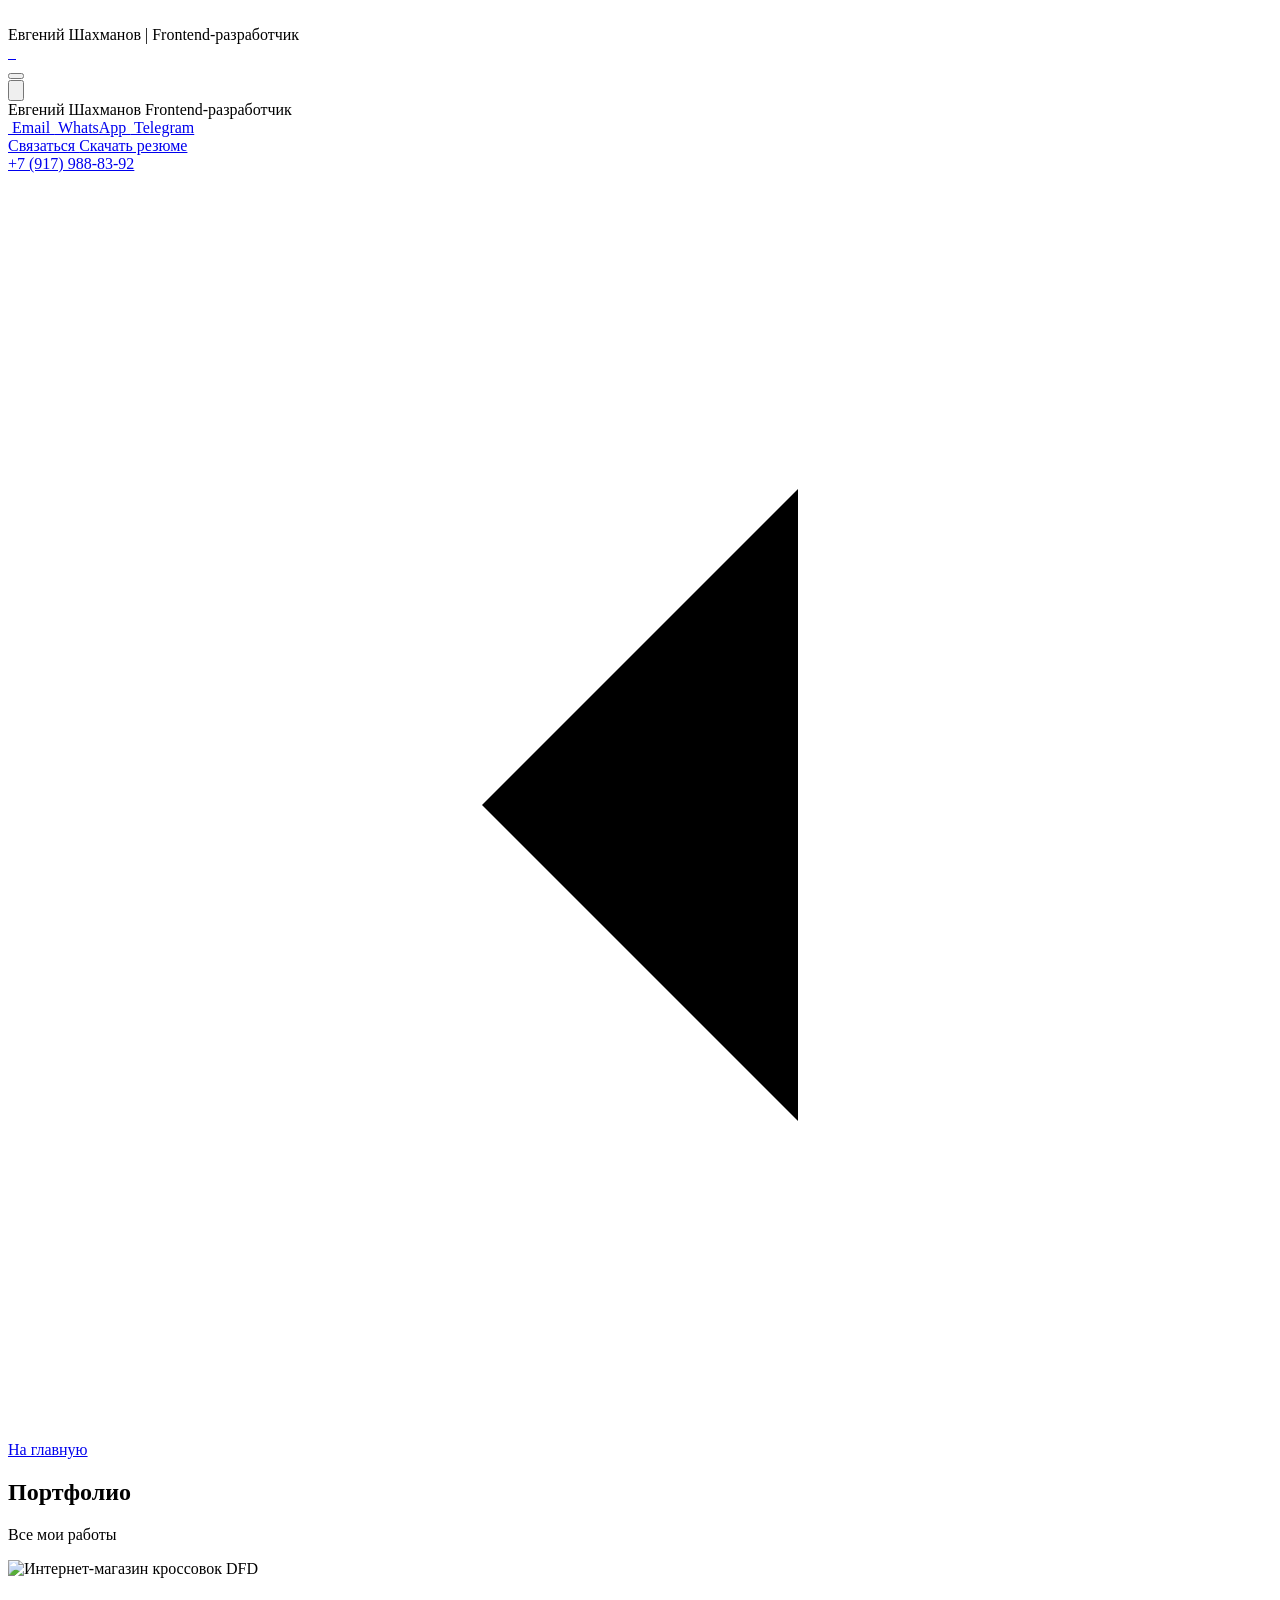
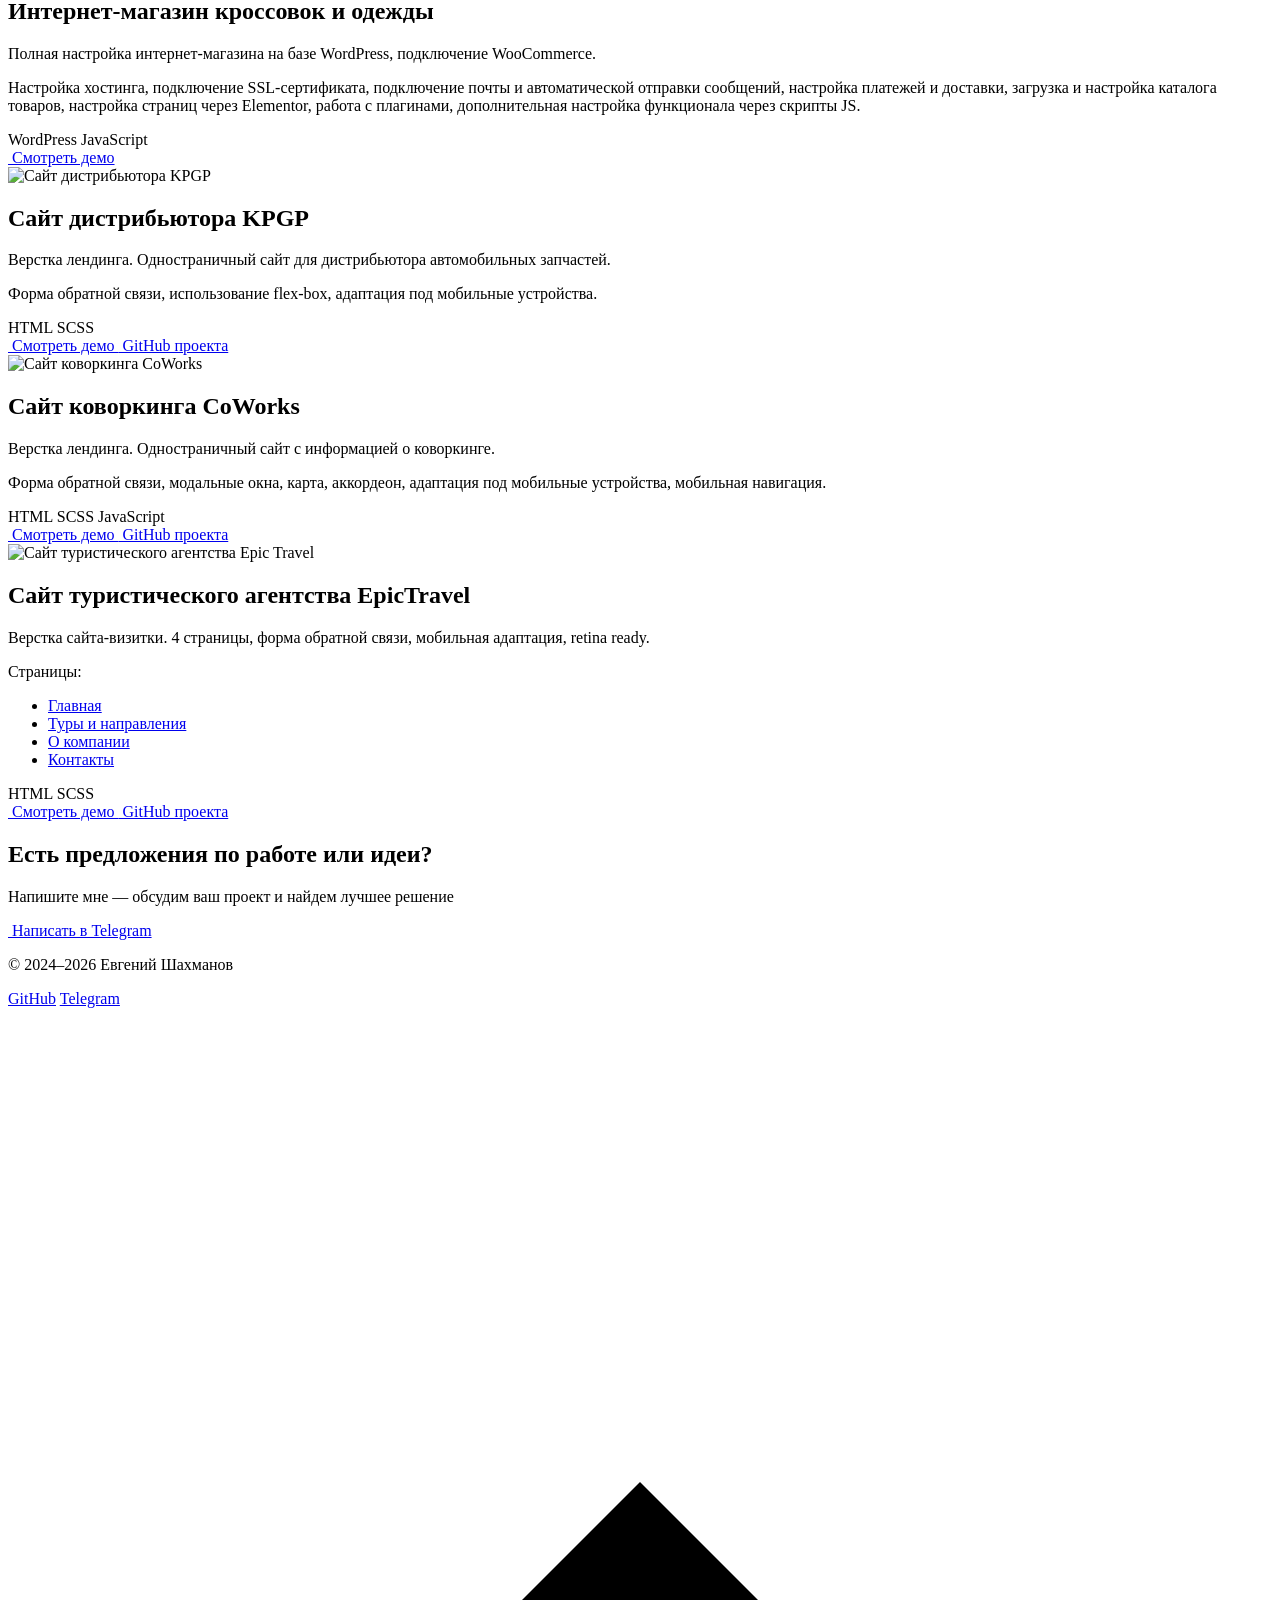
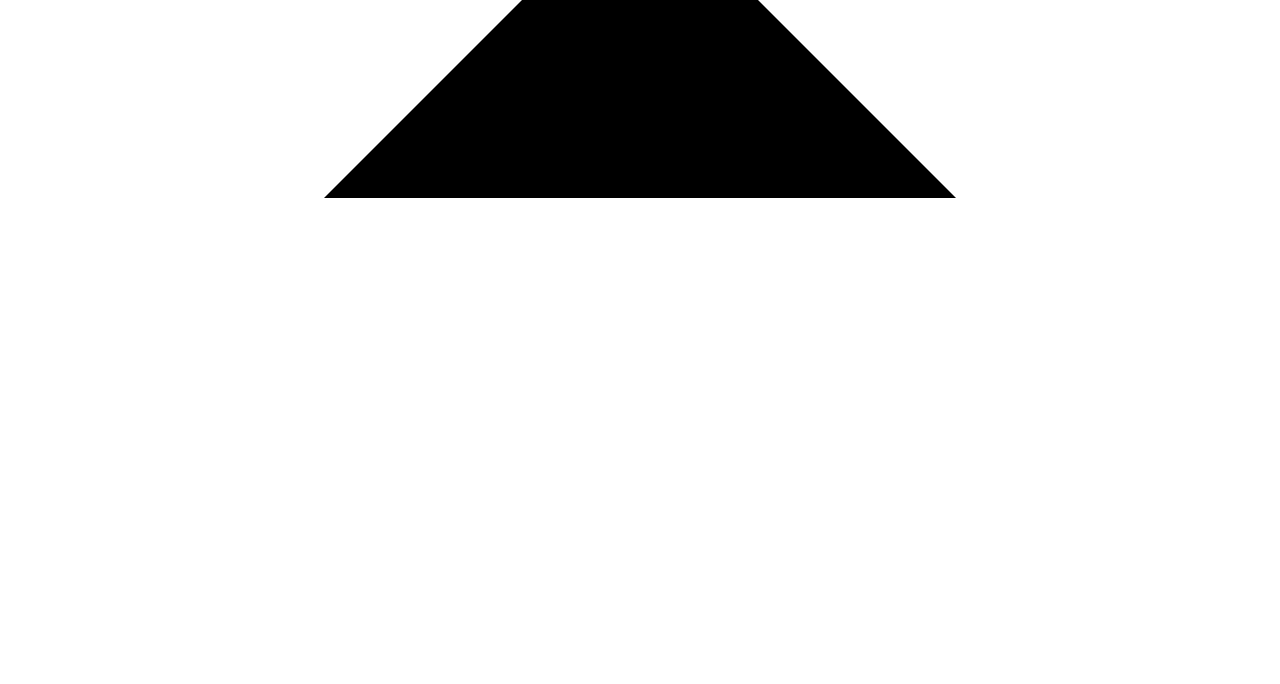
==== demos/index.html @ df3e8de0 "Move portfolio page under demos Made-with: Cursor" ====
<!DOCTYPE html>
<html lang="ru">

<head>
    <meta charset="UTF-8">
    <meta name="viewport" content="width=device-width, initial-scale=1.0">
    <title>Портфолио — Евгений Шахманов | Frontend-разработчик</title>
    <link rel="stylesheet" href="../css/main.css">
    <link rel="icon" type="image/x-icon" href="../img/favicons/favicon.svg">
    <link rel="apple-touch-icon" sizes="180x180" href="../img/favicons/apple-touch-icon.png">
    <meta name="description"
        content="Портфолио frontend-разработчика Евгения Шахманова. Создание сайтов на HTML, CSS, JavaScript и WordPress.">
</head>

<body class="sticky-footer">

    <!-- Header -->
    <header class="header" id="top">
        <div class="container">
            <div class="header-row">
                <div class="header__logo">
                    <img src="../img/favicons/favicon.svg" alt="" class="header__icon">
                    <div class="header__text">
                        <span class="header__name">Евгений Шахманов</span>
                        <span class="header__divider">|</span>
                        <span class="header__role">Frontend-разработчик</span>
                    </div>
                </div>
                <div class="header__socials">
                    <a href="mailto:pudkovee@yandex.ru" target="_blank" aria-label="Email">
                        <img src="../img/icons/email.svg" alt="">
                    </a>
                    <a href="https://wa.me/89179888392" target="_blank" aria-label="WhatsApp">
                        <img src="../img/icons/whatsapp.svg" alt="">
                    </a>
                    <a href="https://t.me/pudkove" target="_blank" aria-label="Telegram">
                        <img src="../img/icons/telegram.svg" alt="">
                    </a>
                </div>
                <button class="burger" id="burgerBtn" aria-label="Открыть меню" aria-expanded="false">
                    <span></span>
                    <span></span>
                    <span></span>
                </button>
            </div>
        </div>
    </header>

    <!-- Мобильное меню -->
    <nav class="mobile-menu" id="mobileMenu" aria-hidden="true">
        <div class="mobile-menu__backdrop" id="menuBackdrop"></div>
        <div class="mobile-menu__content">
            <button class="mobile-menu__close" id="mobileMenuClose" aria-label="Закрыть меню">
                <svg viewBox="0 0 24 24" xmlns="http://www.w3.org/2000/svg">
                    <line x1="18" y1="6" x2="6" y2="18"></line>
                    <line x1="6" y1="6" x2="18" y2="18"></line>
                </svg>
            </button>
            <div class="mobile-menu__header">
                <span class="mobile-menu__name">Евгений Шахманов</span>
                <span class="mobile-menu__role">Frontend-разработчик</span>
            </div>
            <div class="mobile-menu__socials">
                <a href="mailto:pudkovee@yandex.ru" class="mobile-menu__link">
                    <img src="../img/icons/email.svg" alt="">
                    Email
                </a>
                <a href="https://wa.me/89179888392" target="_blank" class="mobile-menu__link">
                    <img src="../img/icons/whatsapp.svg" alt="">
                    WhatsApp
                </a>
                <a href="https://t.me/pudkove" target="_blank" class="mobile-menu__link">
                    <img src="../img/icons/telegram.svg" alt="">
                    Telegram
                </a>
            </div>
            <div class="mobile-menu__actions">
                <a href="https://t.me/pudkove" target="_blank" class="btn-blue">
                    Связаться
                </a>
                <a href="../resume.pdf" download class="btn-outline mobile-resume-btn">
                    Скачать резюме
                </a>
            </div>
            <div class="mobile-menu__phone">
                <a href="tel:+79179888392">+7 (917) 988-83-92</a>
            </div>
        </div>
    </nav>

    <main class="main">
        <!-- Portfolio Page -->
        <section class="project-page">
            <div class="container">
                <div class="project-page__header-row">
                    <a href="../index.html#portfolio" class="project-page__back">
                        <svg viewBox="0 0 24 24" xmlns="http://www.w3.org/2000/svg">
                            <polyline points="15 18 9 12 15 6"></polyline>
                        </svg>
                        На главную
                    </a>
                    <h1 class="project-page__title title">Портфолио</h1>
                    <p class="project-page__subtitle">Все мои работы</p>
                </div>

                <div class="project-page__grid">
                    <!-- DFD -->
                    <div class="project-page__card animate-on-scroll">
                        <div class="project-page__img">
                            <img src="../img/portfolio/dfd.jpg" alt="Интернет-магазин кроссовок DFD">
                        </div>
                        <div class="project-page__content">
                            <h2 class="project-page__card-title">Интернет-магазин кроссовок и одежды</h2>
                            <p class="project-page__card-text">Полная настройка интернет-магазина на базе WordPress,
                                подключение WooCommerce.</p>
                            <p class="project-page__card-text">Настройка хостинга, подключение SSL-сертификата,
                                подключение почты и автоматической отправки сообщений, настройка платежей и доставки,
                                загрузка и настройка каталога товаров, настройка страниц через Elementor, работа с
                                плагинами, дополнительная настройка функционала через скрипты JS.</p>
                            <div class="project-page__card-tags">
                                <span class="tag">WordPress</span>
                                <span class="tag">JavaScript</span>
                            </div>
                            <div class="project-page__card-btns">
                                <a href="https://dfdmarket.ru" target="_blank" class="btn-link">
                                    <img src="../img/icons/link.svg" alt="">
                                    Смотреть демо
                                </a>
                            </div>
                        </div>
                    </div>

                    <!-- KPGP -->
                    <div class="project-page__card animate-on-scroll">
                        <div class="project-page__img">
                            <img src="../img/portfolio/kpgp.jpg" alt="Сайт дистрибьютора KPGP">
                        </div>
                        <div class="project-page__content">
                            <h2 class="project-page__card-title">Сайт дистрибьютора KPGP</h2>
                            <p class="project-page__card-text">Верстка лендинга. Одностраничный сайт для дистрибьютора
                                автомобильных запчастей.</p>
                            <p class="project-page__card-text">Форма обратной связи, использование flex-box, адаптация
                                под мобильные устройства.</p>
                            <div class="project-page__card-tags">
                                <span class="tag">HTML</span>
                                <span class="tag">SCSS</span>
                            </div>
                            <div class="project-page__card-btns">
                                <a href="https://kpgp.net" target="_blank" class="btn-link">
                                    <img src="../img/icons/link.svg" alt="">
                                    Смотреть демо
                                </a>
                                <a href="https://github.com/EvgenyWeb64/kpgp" target="_blank" class="btn-link">
                                    <img src="../img/icons/github.svg" alt="">
                                    GitHub проекта
                                </a>
                            </div>
                        </div>
                    </div>

                    <!-- CoWorks -->
                    <div class="project-page__card animate-on-scroll">
                        <div class="project-page__img">
                            <img src="../img/portfolio/coworks.jpg" alt="Сайт коворкинга CoWorks">
                        </div>
                        <div class="project-page__content">
                            <h2 class="project-page__card-title">Сайт коворкинга CoWorks</h2>
                            <p class="project-page__card-text">Верстка лендинга. Одностраничный сайт с информацией о
                                коворкинге.</p>
                            <p class="project-page__card-text">Форма обратной связи, модальные окна, карта, аккордеон,
                                адаптация под мобильные устройства, мобильная навигация.</p>
                            <div class="project-page__card-tags">
                                <span class="tag">HTML</span>
                                <span class="tag">SCSS</span>
                                <span class="tag">JavaScript</span>
                            </div>
                            <div class="project-page__card-btns">
                                <a href="./coworking/" target="_blank" class="btn-link">
                                    <img src="../img/icons/link.svg" alt="">
                                    Смотреть демо
                                </a>
                                <a href="https://github.com/EvgenyWeb64/coworks" target="_blank" class="btn-link">
                                    <img src="../img/icons/github.svg" alt="">
                                    GitHub проекта
                                </a>
                            </div>
                        </div>
                    </div>

                    <!-- Epic Travel -->
                    <div class="project-page__card animate-on-scroll">
                        <div class="project-page__img">
                            <img src="../img/portfolio/epic-travel.jpg" alt="Сайт туристического агентства Epic Travel">
                        </div>
                        <div class="project-page__content">
                            <h2 class="project-page__card-title">Сайт туристического агентства EpicTravel</h2>
                            <p class="project-page__card-text">Верстка сайта-визитки. 4 страницы, форма обратной связи,
                                мобильная адаптация, retina ready.</p>
                            <p class="project-page__card-pages">Страницы:</p>
                            <ul class="project-page__card-list">
                                <li><a href="./epic-travel/index.html" target="_blank">Главная</a>
                                </li>
                                <li><a href="./epic-travel/tours.html" target="_blank">Туры и
                                        направления</a></li>
                                <li><a href="./epic-travel/about.html" target="_blank">О
                                        компании</a></li>
                                <li><a href="./epic-travel/contacts.html"
                                        target="_blank">Контакты</a></li>
                            </ul>
                            <div class="project-page__card-tags">
                                <span class="tag">HTML</span>
                                <span class="tag">SCSS</span>
                            </div>
                            <div class="project-page__card-btns">
                                <a href="./epic-travel/" target="_blank" class="btn-link">
                                    <img src="../img/icons/link.svg" alt="">
                                    Смотреть демо
                                </a>
                                <a href="https://github.com/EvgenyWeb64/epic-travel" target="_blank" class="btn-link">
                                    <img src="../img/icons/github.svg" alt="">
                                    GitHub проекта
                                </a>
                            </div>
                        </div>
                    </div>
                </div>
            </div>
        </section>

        <!-- CTA -->
        <section class="cta">
            <div class="container">
                <div class="cta__wrapper animate-on-scroll">
                    <div class="cta__content">
                        <h2 class="cta__title">Есть предложения по работе или идеи?</h2>
                        <p class="cta__text">Напишите мне — обсудим ваш проект и найдем лучшее решение</p>
                        <a href="https://t.me/pudkove" target="_blank" class="btn-blue">
                            <img src="../img/btns/telegram.svg" alt="">
                            Написать в Telegram
                        </a>
                    </div>
                </div>
            </div>
        </section>
    </main>

    <!-- Footer -->
    <footer class="footer">
        <div class="container">
            <div class="footer__content">
                <p class="footer__copyright">© 2024–2026 Евгений Шахманов</p>
                <div class="footer__links">
                    <a href="https://github.com/EvgenyWeb64" target="_blank">GitHub</a>
                    <a href="https://t.me/pudkove" target="_blank">Telegram</a>
                </div>
            </div>
        </div>
    </footer>

    <!-- Кнопка НАВЕРХ -->
    <a href="#top" class="top-link" id="scrollToTopBtn" aria-label="Наверх">
        <svg viewBox="0 0 24 24" xmlns="http://www.w3.org/2000/svg">
            <polyline points="18 15 12 9 6 15"></polyline>
        </svg>
    </a>

    <!-- Скрипты -->
    <script src="../js/scrollToTop.js"></script>
    <script src="../js/main.js"></script>

</body>

</html>
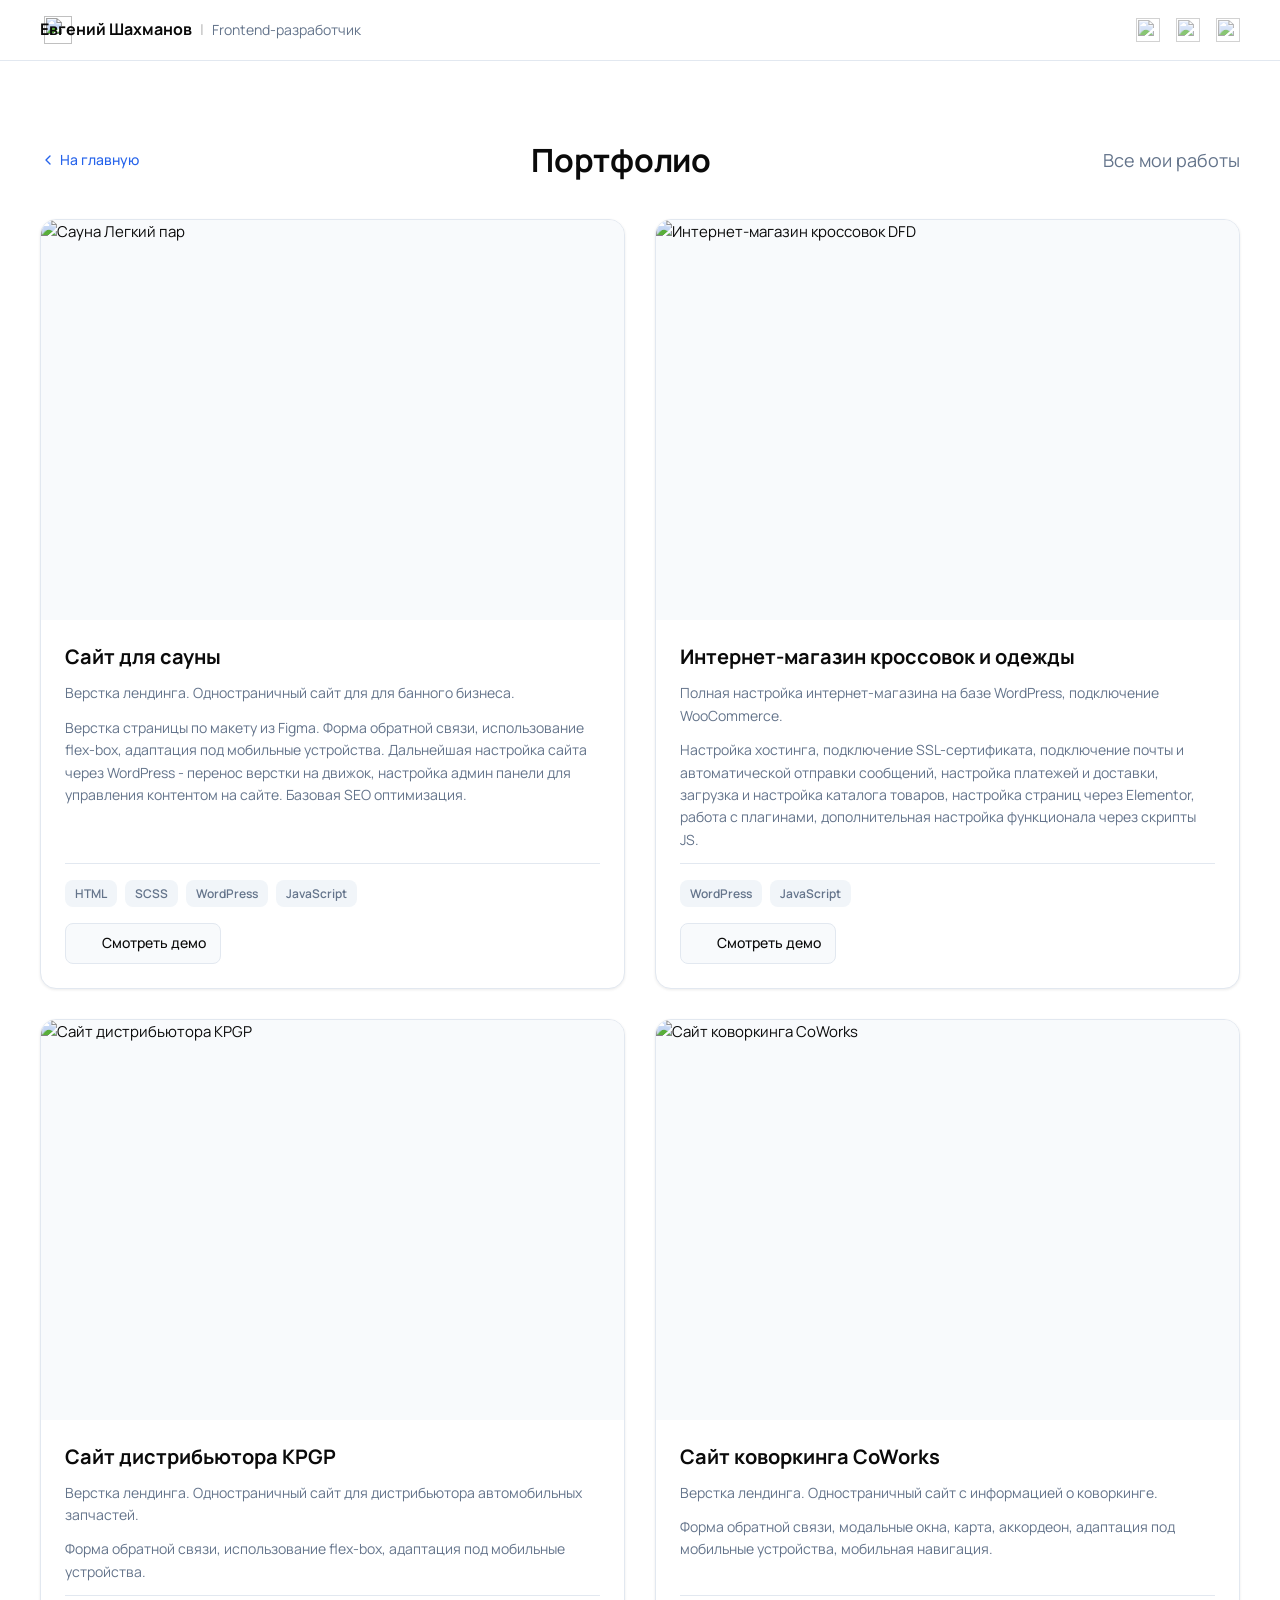
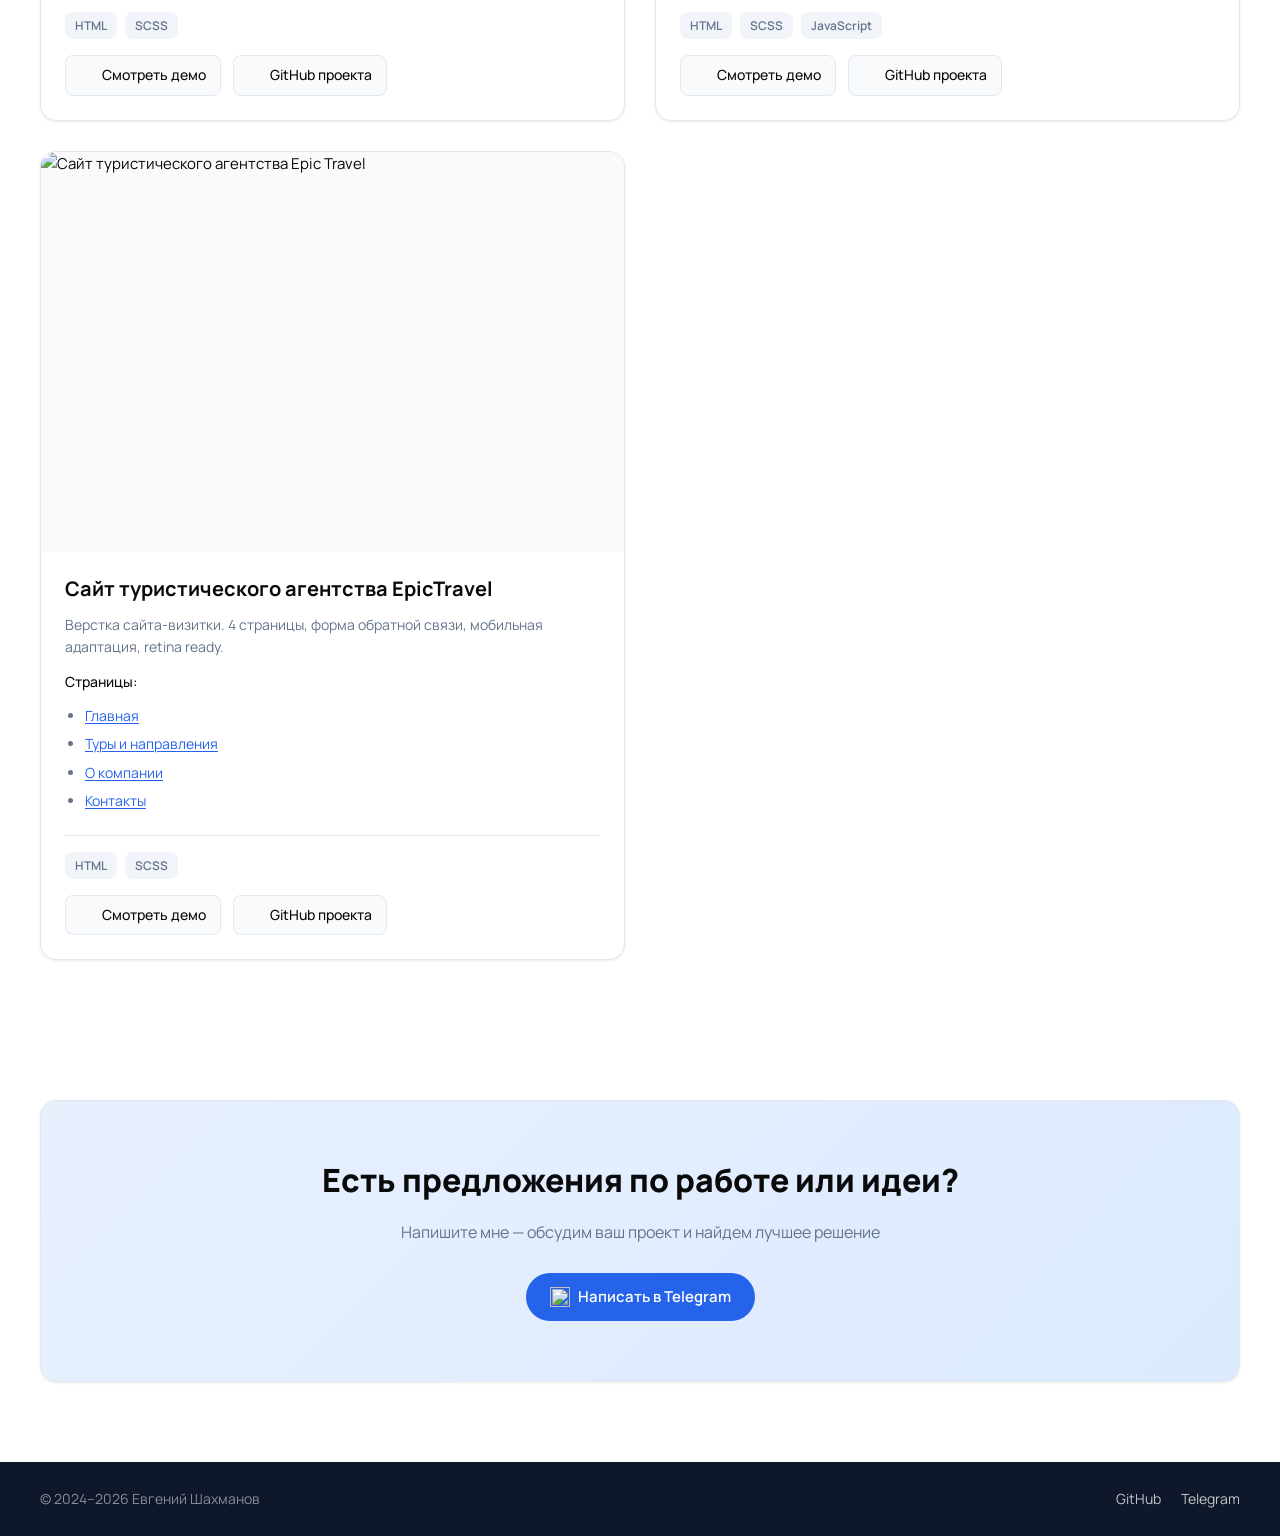
==== commit a66a60d9: "Небольшие визуальные правки и fix ьщбильного меню" ====
--- a/demos/index.html
+++ b/demos/index.html
@@ -18,14 +18,14 @@
     <header class="header" id="top">
         <div class="container">
             <div class="header-row">
-                <div class="header__logo">
+                <a href="../index.html" class="header__logo">
                     <img src="../img/favicons/favicon.svg" alt="" class="header__icon">
                     <div class="header__text">
                         <span class="header__name">Евгений Шахманов</span>
                         <span class="header__divider">|</span>
                         <span class="header__role">Frontend-разработчик</span>
                     </div>
-                </div>
+                </a>
                 <div class="header__socials">
                     <a href="mailto:pudkovee@yandex.ru" target="_blank" aria-label="Email">
                         <img src="../img/icons/email.svg" alt="">
@@ -78,12 +78,12 @@
                 <a href="https://t.me/pudkove" target="_blank" class="btn-blue">
                     Связаться
                 </a>
-                <a href="../resume.pdf" download class="btn-outline mobile-resume-btn">
+                <a href="../resume.pdf" target="_blank" class="btn-outline mobile-resume-btn">
                     Скачать резюме
                 </a>
             </div>
             <div class="mobile-menu__phone">
-                <a href="tel:+79179888392">+7 (917) 988-83-92</a>
+                <a href="tel:+79179888392">+7 917 988-83-92</a>
             </div>
         </div>
     </nav>
@@ -104,8 +104,36 @@
                 </div>
 
                 <div class="project-page__grid">
+                    <!-- Sauna -->
+                    <div class="project-page__card">
+                        <div class="project-page__img">
+                            <img src="../img/portfolio/sauna.jpg" alt="Сауна Легкий пар">
+                        </div>
+                        <div class="project-page__content">
+                            <h2 class="project-page__card-title">Сайт для сауны</h2>
+                            <p class="project-page__card-text">Верстка лендинга. Одностраничный сайт для для банного
+                                бизнеса.</p>
+                            <p class="project-page__card-text">Верстка страницы по макету из Figma. Форма обратной
+                                связи, использование flex-box, адаптация под мобильные устройства. Дальнейшая настройка
+                                сайта через WordPress - перенос верстки на движок, настройка админ панели для управления
+                                контентом на сайте. Базовая SEO оптимизация.</p>
+                            <div class="project-page__card-tags">
+                                <span class="tag">HTML</span>
+                                <span class="tag">SCSS</span>
+                                <span class="tag">WordPress</span>
+                                <span class="tag">JavaScript</span>
+                            </div>
+                            <div class="project-page__card-btns">
+                                <a href="https://sauna9569796.ru/" target="_blank" class="btn-link">
+                                    <img src="../img/icons/link.svg" alt="">
+                                    Смотреть демо
+                                </a>
+                            </div>
+                        </div>
+                    </div>
+
                     <!-- DFD -->
-                    <div class="project-page__card animate-on-scroll">
+                    <div class="project-page__card">
                         <div class="project-page__img">
                             <img src="../img/portfolio/dfd.jpg" alt="Интернет-магазин кроссовок DFD">
                         </div>
@@ -131,7 +159,7 @@
                     </div>
 
                     <!-- KPGP -->
-                    <div class="project-page__card animate-on-scroll">
+                    <div class="project-page__card">
                         <div class="project-page__img">
                             <img src="../img/portfolio/kpgp.jpg" alt="Сайт дистрибьютора KPGP">
                         </div>
@@ -159,7 +187,7 @@
                     </div>
 
                     <!-- CoWorks -->
-                    <div class="project-page__card animate-on-scroll">
+                    <div class="project-page__card">
                         <div class="project-page__img">
                             <img src="../img/portfolio/coworks.jpg" alt="Сайт коворкинга CoWorks">
                         </div>
@@ -188,7 +216,7 @@
                     </div>
 
                     <!-- Epic Travel -->
-                    <div class="project-page__card animate-on-scroll">
+                    <div class="project-page__card">
                         <div class="project-page__img">
                             <img src="../img/portfolio/epic-travel.jpg" alt="Сайт туристического агентства Epic Travel">
                         </div>
@@ -204,8 +232,7 @@
                                         направления</a></li>
                                 <li><a href="./epic-travel/about.html" target="_blank">О
                                         компании</a></li>
-                                <li><a href="./epic-travel/contacts.html"
-                                        target="_blank">Контакты</a></li>
+                                <li><a href="./epic-travel/contacts.html" target="_blank">Контакты</a></li>
                             </ul>
                             <div class="project-page__card-tags">
                                 <span class="tag">HTML</span>
@@ -270,5 +297,4 @@
 
 </body>
 
-</html>
-
+</html>
--- a/css/main.css
+++ b/css/main.css
@@ -0,0 +1 @@
+@import"https://fonts.googleapis.com/css?family=Manrope:300,400,500,600,700,800";*{padding:0px;margin:0px;border:none}*,*::before,*::after{box-sizing:border-box}a,a:link,a:visited{text-decoration:none}a:hover{text-decoration:none}aside,nav,footer,header,section,main{display:block}h1,h2,h3,h4,h5,h6,p{font-size:inherit;font-weight:inherit}ul,ul li{list-style:none}img{vertical-align:top}img,svg{max-width:100%;height:auto}address{font-style:normal}input,textarea,button,select{font-family:inherit;font-size:inherit;color:inherit;background-color:rgba(0,0,0,0)}input::-ms-clear{display:none}button,input[type=submit]{display:inline-block;box-shadow:none;background-color:rgba(0,0,0,0);background:none;cursor:pointer}input:focus,input:active,button:focus,button:active{outline:none}button::-moz-focus-inner{padding:0;border:0}label{cursor:pointer}legend{display:block}html{scroll-behavior:smooth;overflow-x:hidden}:root{--font-family: 'Manrope', sans-serif;--color-primary: #0a0a0a;--color-secondary: #64748b;--color-accent: #2563eb;--color-accent-hover: #1d4ed8;--color-bg: #ffffff;--color-bg-alt: #f8fafc;--color-bg-skills: #f1f5f9;--color-bg-cta: #f8fafc;--color-footer: #0f172a;--color-border: #e2e8f0;--color-tags: #64748b;--badge-html: #414141;--badge-css: #39a0ff;--badge-scss: #dd6adf;--badge-js: #ffce20;--badge-wp: #21759b;--radius-sm: 8px;--radius-md: 12px;--radius-lg: 16px;--radius-xl: 24px;--shadow-sm: 0 1px 3px rgba(0, 0, 0, 0.08);--shadow-md: 0 4px 12px rgba(0, 0, 0, 0.08);--shadow-lg: 0 12px 40px rgba(0, 0, 0, 0.12);--shadow-hover: 0 8px 24px rgba(0, 0, 0, 0.12);--transition-fast: 0.15s ease;--transition-base: 0.25s ease;--transition-slow: 0.4s ease}body{font-family:var(--font-family);font-size:15px;line-height:1.6;color:var(--color-primary);background-color:var(--color-bg);-webkit-font-smoothing:antialiased;-moz-osx-font-smoothing:grayscale}a,a:link,a:visited{color:var(--color-accent);text-decoration:none;transition:color var(--transition-fast)}a:hover,a:link:hover,a:visited:hover{color:var(--color-accent-hover)}a:focus,button:focus{outline-offset:2px;outline:2px solid var(--color-accent);outline-style:auto}p+p{margin-top:1em}img{max-width:100%;height:auto;display:block}.container{max-width:1230px;padding:0 15px;margin:0 auto}@media(max-width: 1230px){.container{width:768px}}@media(max-width: 788px){.container{width:100%}}@media(max-width: 1230px){.container--tablet-fluid{width:auto}}@media(max-width: 788px){.container--mobile-fluid{width:auto}}html,body{min-height:100vh}.sticky-footer{display:flex;flex-direction:column}.footer{margin-top:auto}.header{padding:16px 0;background-color:var(--color-bg);border-bottom:1px solid var(--color-border);position:sticky;top:0;z-index:100;backdrop-filter:blur(8px);background-color:hsla(0,0%,100%,.95)}@media(max-width: 788px){.header{padding:12px 0}}.header-row{display:flex;justify-content:space-between;align-items:center;column-gap:30px}.header__logo{flex-shrink:0;display:flex;align-items:center;gap:10px}@media(max-width: 788px){.header__logo{padding-left:4px}}.header__icon{width:28px;height:28px;flex-shrink:0;display:block;max-width:none;max-height:none;margin-left:4px}.header__text{display:flex;align-items:baseline;gap:8px;opacity:0;transform:translateX(-10px);transition:opacity var(--transition-base),transform var(--transition-base);position:absolute;pointer-events:none}.header--scrolled .header__text{opacity:1;position:relative;pointer-events:all;transform:translateX(0)}@media(max-width: 788px){.header__text{display:none !important}}.header__name{font-weight:700;font-size:16px;line-height:1;color:var(--color-primary);white-space:nowrap}.header__divider{color:var(--color-primary);font-weight:400;opacity:.3}.header__role{font-size:14px;color:var(--color-secondary);font-weight:400;white-space:nowrap}@media(max-width: 788px){.header__role{font-size:13px}}.header__socials{display:flex;align-items:center;gap:16px}.header__socials img{width:24px;height:24px;transition:transform var(--transition-base),opacity var(--transition-fast);opacity:.7}.header__socials img:hover{transform:scale(1.1);opacity:1}@media(max-width: 788px){.header__socials{display:none}}.burger{display:none;flex-direction:column;justify-content:center;align-items:center;gap:5px;width:40px;height:40px;background:rgba(0,0,0,0);border:none;cursor:pointer;padding:8px;border-radius:var(--radius-sm);transition:background-color var(--transition-fast)}.burger:hover{background-color:var(--color-bg-alt)}.burger span{display:block;width:22px;height:2px;background-color:var(--color-primary);border-radius:2px;transition:transform var(--transition-base),opacity var(--transition-base)}.burger.burger--active span:nth-child(1){transform:translateY(7px) rotate(45deg)}.burger.burger--active span:nth-child(2){opacity:0}.burger.burger--active span:nth-child(3){transform:translateY(-7px) rotate(-45deg)}@media(max-width: 788px){.burger{display:flex}}.mobile-menu{position:fixed;inset:0;z-index:999;visibility:hidden;opacity:0;pointer-events:none;transition:visibility var(--transition-base),opacity var(--transition-base)}.mobile-menu.mobile-menu--active{visibility:visible;opacity:1;pointer-events:all}.mobile-menu__backdrop{position:absolute;inset:0;background-color:rgba(0,0,0,.5);backdrop-filter:blur(4px)}.mobile-menu__content{position:absolute;top:0;right:0;width:300px;max-width:85%;height:100%;background-color:var(--color-bg);box-shadow:var(--shadow-lg);padding:20px 24px 24px;display:flex;flex-direction:column;transform:translateX(100%);transition:transform var(--transition-base)}.mobile-menu--active .mobile-menu__content{transform:translateX(0)}.mobile-menu__close{position:absolute;top:16px;right:16px;width:36px;height:36px;display:flex;justify-content:center;align-items:center;background:rgba(0,0,0,0);border:none;cursor:pointer;padding:0}.mobile-menu__close svg{width:22px;height:22px;stroke:var(--color-secondary);stroke-width:2;stroke-linecap:round;transition:stroke var(--transition-fast)}.mobile-menu__close:hover svg{stroke:var(--color-primary)}.mobile-menu__header{display:flex;flex-direction:column;gap:4px;margin-top:36px;margin-bottom:32px;padding-bottom:20px;border-bottom:1px solid var(--color-border)}.mobile-menu__name{font-weight:700;font-size:18px;color:var(--color-primary)}.mobile-menu__role{font-size:14px;color:var(--color-secondary)}.mobile-menu__socials{display:flex;flex-direction:column;gap:4px;margin-bottom:24px}.mobile-menu__link{display:flex;align-items:center;gap:12px;padding:12px 14px;border-radius:var(--radius-sm);color:var(--color-primary);font-size:15px;font-weight:500;transition:background-color var(--transition-fast)}.mobile-menu__link:hover{background-color:var(--color-bg-alt)}.mobile-menu__link img{width:20px;height:20px}.mobile-menu__actions{display:flex;flex-direction:column;gap:10px;margin-bottom:32px}.mobile-menu__actions .btn-blue,.mobile-menu__actions .btn-outline{width:100%;justify-content:center}.mobile-menu__phone{margin-top:auto;text-align:center;padding-top:20px;border-top:1px solid var(--color-border)}.mobile-menu__phone a{font-size:16px;font-weight:600;color:var(--color-primary)}.mobile-resume-btn{padding:10px 20px;font-size:14px}.hero{padding:80px 0 60px;background:linear-gradient(135deg, #e8f0fe 0%, var(--color-bg) 100%)}@media(max-width: 1230px){.hero{padding:60px 0 40px}}@media(max-width: 788px){.hero{padding:40px 0 30px}}.hero__content{display:flex;flex-direction:column;align-items:center;text-align:center;gap:24px}.hero__avatar{width:220px;height:220px;border-radius:50%;object-fit:cover;border:3px solid var(--color-accent);box-shadow:var(--shadow-md)}.hero__name{font-size:48px;font-weight:800;line-height:1.1;letter-spacing:-0.02em}@media(max-width: 1230px){.hero__name{font-size:40px}}@media(max-width: 788px){.hero__name{font-size:32px}}.hero__role{font-size:24px;font-weight:300;color:var(--color-secondary);line-height:1.4}@media(max-width: 1230px){.hero__role{font-size:20px}}@media(max-width: 788px){.hero__role{font-size:18px}}.hero__tagline{font-size:16px;color:var(--color-secondary);max-width:500px;line-height:1.6;min-height:51.2px;opacity:0;transition:opacity .4s ease}.hero__tagline.typing{opacity:1}@media(max-width: 788px){.hero__tagline{font-size:15px;min-height:72px}}.typing__cursor{display:inline-block;animation:typingBlink .7s step-end infinite;color:var(--color-accent);font-weight:300}@keyframes typingBlink{0%,100%{opacity:1}50%{opacity:0}}.hero__actions{display:flex;flex-wrap:wrap;justify-content:center;gap:16px;margin-top:8px}.hero__content{opacity:0;transform:translateY(20px);animation:heroFadeIn .6s ease forwards}@keyframes heroFadeIn{to{opacity:1;transform:translateY(0)}}.about{padding:60px 0}@media(max-width: 1230px){.about{padding:50px 0}}@media(max-width: 788px){.about{padding:40px 0}}.about__header-row{display:flex;justify-content:space-between;align-items:center;margin-bottom:40px}@media(max-width: 788px){.about__header-row{flex-direction:column;align-items:flex-start;gap:16px;margin-bottom:30px}}.about__title{margin:0}.about__content{display:grid;grid-template-columns:1fr 1fr;gap:30px}@media(max-width: 788px){.about__content{grid-template-columns:1fr;gap:40px}}.about__card{padding:30px;border-radius:var(--radius-md);background-color:var(--color-bg-alt);border:1px solid var(--color-border)}@media(max-width: 1230px){.about__card{padding:24px}}@media(max-width: 788px){.about__card{padding:20px}}.about__card--skills{background-color:var(--color-bg-skills)}.about__subtitle{font-size:18px;font-weight:700;margin-bottom:20px}.about__text{line-height:1.7;color:var(--color-secondary)}.about__text p:last-child{font-size:15px;font-weight:600;color:var(--color-primary);margin-top:16px}.about__text a{font-weight:500}.about__specs{display:flex;flex-wrap:wrap;gap:8px;font-family:var(--font-family);font-weight:600;font-size:13px;color:#fff;margin-bottom:24px;cursor:pointer}.spec__item{padding:6px 12px;border-radius:var(--radius-sm);transition:transform var(--transition-fast)}.spec__item--html{background-color:var(--badge-html);animation:specsWave 3s ease-in-out infinite;animation-delay:0s}.spec__item--css{background-color:var(--badge-css);animation:specsWave 3s ease-in-out infinite;animation-delay:.25s}.spec__item--scss{background-color:var(--badge-scss);animation:specsWave 3s ease-in-out infinite;animation-delay:.5s}.spec__item--js{background-color:var(--badge-js);color:#000;animation:specsWave 3s ease-in-out infinite;animation-delay:.75s}.spec__item--vue{background-color:#42b883;animation:specsWave 3s ease-in-out infinite;animation-delay:1s}.spec__item--wp{background-color:var(--badge-wp);animation:specsWave 3s ease-in-out infinite;animation-delay:1.25s}@keyframes specsWave{0%,8%,100%{transform:translateY(0)}4%{transform:translateY(-2px)}}.about__skills-list{padding-left:0;margin:0;list-style:none;display:flex;flex-direction:column;gap:12px}.about__skills-list li{position:relative;padding-left:20px;line-height:1.6;color:var(--color-secondary)}.about__skills-list li::before{content:"";position:absolute;left:0;top:10px;width:6px;height:6px;background-color:var(--color-accent);border-radius:50%}.portfolio{padding:60px 0;scroll-margin-top:50px}@media(max-width: 1230px){.portfolio{padding:50px 0}}@media(max-width: 788px){.portfolio{padding:40px 0}}.portfolio__header{display:flex;justify-content:space-between;align-items:center;margin-bottom:40px}@media(max-width: 788px){.portfolio__header{flex-direction:column;align-items:flex-start;gap:16px;margin-bottom:30px}}.portfolio__title{margin:0}.portfolio__grid{display:grid;grid-template-columns:repeat(2, 1fr);gap:30px}@media(max-width: 788px){.portfolio__grid{grid-template-columns:1fr;gap:24px}}.portfolio__actions{display:flex;justify-content:center;margin-top:30px}.cta{padding:80px 0}@media(max-width: 1230px){.cta{padding:60px 0}}@media(max-width: 788px){.cta{padding:50px 0}}.cta__wrapper{background:linear-gradient(135deg, #e8f0fe 0%, #dbeafe 100%);border-radius:var(--radius-lg);padding:60px 40px;display:flex;flex-direction:column;align-items:center;justify-content:center;text-align:center;box-shadow:var(--shadow-sm);border:1px solid var(--color-border)}@media(max-width: 788px){.cta__wrapper{padding:40px 24px}}.cta__content{display:flex;flex-direction:column;align-items:center;row-gap:20px}.cta__title{font-weight:800;font-size:32px;color:var(--color-primary);line-height:1.2}@media(max-width: 1230px){.cta__title{font-size:28px}}@media(max-width: 788px){.cta__title{font-size:24px}}.cta__text{font-weight:400;font-size:16px;color:var(--color-secondary);max-width:500px}@media(max-width: 788px){.cta__text{font-size:15px}}.cta__content .btn-blue{margin-top:8px}.cta__content .btn-blue:hover{background-color:var(--color-accent-hover);color:#fff}.tags{font-weight:500;font-size:13px;line-height:1.3;color:var(--color-tags);display:flex;flex-wrap:wrap;gap:6px}.tag{display:inline-block;padding:4px 10px;background-color:var(--color-bg-skills);border-radius:var(--radius-sm);font-size:12px;font-weight:600;color:var(--color-tags)}.footer{padding:30px 0;background-color:var(--color-footer);font-size:14px;line-height:1;color:hsla(0,0%,100%,.5)}@media(max-width: 788px){.footer{padding:20px 0;font-size:13px;text-align:center}}.footer a{color:hsla(0,0%,100%,.75);transition:color var(--transition-fast)}.footer a:hover{color:#fff}.footer__content{display:flex;justify-content:space-between;align-items:center}@media(max-width: 788px){.footer__content{flex-direction:column;gap:12px}}.footer__copyright{margin:0;font-weight:400}.footer__links{display:flex;gap:20px}@media(max-width: 788px){.footer__links{gap:16px}}.certificates{padding:60px 0;background-color:var(--color-bg-alt)}@media(max-width: 1230px){.certificates{padding:50px 0}}@media(max-width: 788px){.certificates{padding:40px 0}}.certificates__header{display:flex;justify-content:space-between;align-items:center;margin-bottom:40px}@media(max-width: 788px){.certificates__header{flex-direction:column;align-items:flex-start;gap:16px;margin-bottom:30px}}.certificates__title{margin:0}.certificates__grid{display:grid;grid-template-columns:repeat(auto-fit, minmax(280px, 1fr));gap:24px}.certificate-card{position:relative;border-radius:var(--radius-md);overflow:hidden;background-color:var(--color-bg);border:1px solid var(--color-border);box-shadow:var(--shadow-sm);transition:transform var(--transition-base),box-shadow var(--transition-base);cursor:pointer;display:block}.certificate-card:hover{transform:translateY(-4px);box-shadow:var(--shadow-hover)}.certificate-card:hover .certificate-card__img img{transform:scale(1.05)}.certificate-card:hover .certificate-card__overlay{opacity:1}.certificate-card__img{position:relative;height:320px;overflow:hidden;background-color:var(--color-bg-alt)}.certificate-card__img img{width:100%;height:100%;object-fit:contain;padding:10px;transition:transform var(--transition-slow)}.certificate-card__overlay{position:absolute;inset:0;background:rgba(0,0,0,.7);opacity:0;transition:opacity var(--transition-base);display:flex;flex-direction:column;justify-content:center;align-items:center;padding:20px;text-align:center;color:#fff}.certificate-card__name{font-size:18px;font-weight:700;margin-bottom:8px}.certificate-card__date{font-size:14px;opacity:.8;margin-bottom:4px}.certificate-card__school{font-size:13px;font-weight:500;opacity:.7}.certificate-card__body{padding:16px 20px}.certificate-card__school-name{font-size:15px;font-weight:600;color:var(--color-primary);margin-bottom:4px}.certificate-card__desc{font-size:13px;color:var(--color-secondary);line-height:1.5}.none{display:none !important}.visually-hidden{clip:rect(0 0 0 0);clip-path:inset(50%);height:1px;overflow:hidden;position:absolute;white-space:nowrap;width:1px}.no-scroll{overflow-y:hidden}.animate-on-scroll{opacity:0;transform:translateY(30px);transition:opacity .6s ease,transform .6s ease}.animate-on-scroll.animate-visible{opacity:1;transform:translateY(0)}.mb-1{margin-bottom:1em}.mb-2{margin-bottom:2em}.mb-3{margin-bottom:3em}.mb-4{margin-bottom:4em}.mb-5{margin-bottom:5em}.btn-blue,a.btn-blue{display:inline-flex;align-items:center;justify-content:center;gap:8px;padding:12px 24px;border-radius:var(--radius-xl);background-color:var(--color-accent);font-size:15px;font-weight:600;color:#fff;text-align:center;text-decoration:none;border:none;cursor:pointer;transition:background-color var(--transition-base),transform var(--transition-fast)}.btn-blue:hover,a.btn-blue:hover{background-color:var(--color-accent-hover);color:#fff;transform:translateY(-2px)}.btn-blue:active,a.btn-blue:active{transform:translateY(0)}.btn-blue img,a.btn-blue img{width:20px;height:20px}.btn-link,a.btn-link{display:inline-flex;align-items:center;gap:6px;padding:8px 14px;border-radius:var(--radius-sm);background-color:var(--color-bg-alt);border:1px solid var(--color-border);font-size:14px;font-weight:500;color:var(--color-primary);text-decoration:none;transition:background-color var(--transition-fast),border-color var(--transition-fast)}.btn-link:hover,a.btn-link:hover{background-color:var(--color-bg-skills);border-color:var(--color-accent);color:var(--color-accent)}.btn-link img,a.btn-link img{width:16px;height:16px}.btn-resume,a.btn-resume{display:inline-flex;align-items:center;gap:6px;padding:8px 16px;border-radius:var(--radius-sm);background-color:var(--color-bg);border:1px solid var(--color-border);font-size:14px;font-weight:500;color:var(--color-primary);cursor:pointer;transition:background-color var(--transition-fast),border-color var(--transition-fast)}.btn-resume:hover,a.btn-resume:hover{background-color:var(--color-bg-alt);border-color:var(--color-accent);color:var(--color-accent)}.btn-resume img,a.btn-resume img{width:18px;height:18px}.btn-outline,a.btn-outline{display:inline-flex;align-items:center;justify-content:center;gap:8px;padding:12px 24px;border-radius:var(--radius-xl);background-color:rgba(0,0,0,0);border:2px solid var(--color-accent);font-size:15px;font-weight:600;color:var(--color-accent);text-decoration:none;cursor:pointer;transition:background-color var(--transition-base),color var(--transition-fast)}.btn-outline:hover,a.btn-outline:hover{background-color:var(--color-accent);color:#fff}.btn-outline img,a.btn-outline img{width:20px;height:20px}.title{font-weight:700;font-size:32px;line-height:1.2;letter-spacing:-0.01em}@media(max-width: 788px){.title{font-size:26px}}.section-subtitle{font-size:16px;color:var(--color-secondary);font-weight:400}.project-card{position:relative;border-radius:var(--radius-md);overflow:hidden;background-color:var(--color-bg);border:1px solid var(--color-border);box-shadow:var(--shadow-sm);transition:transform var(--transition-base),box-shadow var(--transition-base);cursor:pointer;display:block;color:inherit;text-decoration:none}.project-card:hover{transform:translateY(-4px);box-shadow:var(--shadow-hover)}.project-card:hover .project-card__img img{transform:scale(1.05)}.project-card:hover .project-card__overlay{opacity:1}.project-card__header{position:relative;overflow:hidden;height:270px;background-color:var(--color-bg-alt)}@media(max-width: 788px){.project-card__header{height:140px}}.project-card__img{width:100%;height:100%;display:flex;justify-content:center;align-items:center;background-color:var(--color-bg-alt)}.project-card__img img{width:100%;height:100%;object-fit:cover;transition:transform var(--transition-slow)}.project-card__overlay{position:absolute;inset:0;background:linear-gradient(to top, rgba(0, 0, 0, 0.6) 0%, transparent 100%);opacity:0;transition:opacity var(--transition-base);display:flex;align-items:flex-end;padding:20px}.project-card__badge{display:inline-block;padding:4px 10px;background-color:hsla(0,0%,100%,.95);border-radius:var(--radius-sm);font-size:12px;font-weight:600;color:var(--color-primary)}.project-card__body{padding:20px}.project-card__title{font-size:18px;font-weight:700;line-height:1.3;margin-bottom:8px;color:var(--color-primary)}.project-card__desc{font-size:14px;color:var(--color-secondary);line-height:1.5;margin-bottom:12px}.project-card__tags{display:flex;flex-wrap:wrap;gap:6px}.project-page{padding:80px 0 60px}@media(max-width: 1230px){.project-page{padding:60px 0 40px}}@media(max-width: 788px){.project-page{padding:40px 0 30px}}.project-page__header-row{display:flex;justify-content:space-between;align-items:center;margin-bottom:40px}@media(max-width: 788px){.project-page__header-row{flex-wrap:wrap;gap:12px;margin-bottom:30px}}.project-page__back{display:inline-flex;align-items:center;gap:4px;font-size:14px;font-weight:500;color:var(--color-secondary);transition:color var(--transition-fast)}.project-page__back svg{width:16px;height:16px;stroke:currentColor;stroke-width:2;stroke-linecap:round;stroke-linejoin:round;fill:none;flex-shrink:0}.project-page__back:hover{color:var(--color-accent)}.project-page__title{margin:0}.project-page__subtitle{font-size:18px;color:var(--color-secondary);margin:0}.project-page__grid{display:grid;grid-template-columns:repeat(2, 1fr);gap:30px;align-items:stretch}@media(max-width: 788px){.project-page__grid{grid-template-columns:1fr;gap:24px}}.project-page__card{background-color:var(--color-bg);border-radius:var(--radius-lg);border:1px solid var(--color-border);overflow:hidden;box-shadow:var(--shadow-sm);transition:box-shadow var(--transition-base);display:flex;flex-direction:column;height:100%}.project-page__card:hover{box-shadow:var(--shadow-hover)}.project-page__img{width:100%;height:400px;overflow:hidden;background-color:var(--color-bg-alt)}.project-page__img img{width:100%;height:100%;object-fit:cover;transition:transform var(--transition-slow)}.project-page__card:hover .project-page__img img{transform:scale(1.05)}.project-page__content{padding:24px;display:flex;flex-direction:column;flex:1}.project-page__card-title{margin:0 0 12px;font-size:20px;font-weight:700;line-height:1.3}@media(max-width: 788px){.project-page__card-title{font-size:18px}}.project-page__card-text{margin:0 0 12px;font-size:14px;line-height:1.6;color:var(--color-secondary)}.project-page__card-pages{margin:0 0 12px;font-size:14px;font-weight:500;color:var(--color-primary)}.project-page__card-list{margin:0 0 16px;padding-left:20px;list-style:disc}.project-page__card-list li{list-style:disc;display:list-item;margin-bottom:6px;font-size:14px;color:var(--color-secondary)}.project-page__card-list li a{color:var(--color-accent);text-decoration:underline;text-underline-offset:2px}.project-page__card-list li a:hover{text-decoration-thickness:2px}.project-page__card-tags{display:flex;flex-wrap:wrap;gap:8px;margin-top:auto;margin-bottom:16px;padding-top:16px;border-top:1px solid var(--color-border)}.project-page__card-btns{display:flex;flex-wrap:wrap;gap:12px}.top-link{position:fixed;right:24px;bottom:80px;z-index:99;display:flex;justify-content:center;align-items:center;width:48px;height:48px;background-color:var(--color-primary);border-radius:var(--radius-md);box-shadow:var(--shadow-md);opacity:0;visibility:hidden;transform:translateY(10px);pointer-events:none;transition:opacity var(--transition-base),transform var(--transition-base),background-color var(--transition-fast),visibility var(--transition-base)}.top-link:hover{background-color:var(--color-accent);transform:translateY(-2px)}.top-link--visible{opacity:1;visibility:visible;transform:translateY(0);pointer-events:all}.top-link svg{width:20px;height:20px;fill:none;stroke:#fff;stroke-width:2;stroke-linecap:round;stroke-linejoin:round}@media(max-width: 788px){.top-link{right:16px;bottom:80px;width:44px;height:44px}}.modal-overlay{position:fixed;inset:0;z-index:1000;background-color:rgba(0,0,0,.6);backdrop-filter:blur(4px);display:flex;justify-content:center;align-items:center;padding:20px;opacity:0;visibility:hidden;transition:opacity var(--transition-base),visibility var(--transition-base)}.modal-overlay.modal-overlay--active{opacity:1;visibility:visible}.modal{position:relative;width:100%;max-width:800px;max-height:90vh;background-color:var(--color-bg);border-radius:var(--radius-lg);overflow-y:auto;box-shadow:var(--shadow-lg);transform:scale(0.95) translateY(20px);transition:transform var(--transition-base)}.modal-overlay--active .modal{transform:scale(1) translateY(0)}.modal::-webkit-scrollbar{width:6px}.modal::-webkit-scrollbar-track{background:rgba(0,0,0,0)}.modal::-webkit-scrollbar-thumb{background-color:var(--color-border);border-radius:var(--radius-sm)}.modal__header{display:flex;justify-content:flex-end;align-items:center;padding:8px 12px;border-bottom:1px solid var(--color-border);flex-shrink:0}.modal__close{width:36px;height:36px;display:flex;justify-content:center;align-items:center;background:rgba(0,0,0,0);border:none;border-radius:var(--radius-sm);cursor:pointer;color:var(--color-secondary);transition:color var(--transition-fast),background-color var(--transition-fast)}.modal__close svg{width:18px;height:18px;stroke:currentColor;stroke-width:2;stroke-linecap:round;fill:none;pointer-events:none}.modal__close:hover{color:var(--color-accent);background-color:var(--color-bg-alt)}.modal__close:focus{outline:none}.modal__img{position:relative;width:100%;height:360px;display:flex;justify-content:center;align-items:center;overflow:hidden;background-color:var(--color-bg-alt)}.modal__img img{width:100%;height:100%;object-fit:cover;display:block}.modal__content{padding:30px 40px 40px}.modal__title{margin-bottom:16px;font-weight:700;font-size:24px;line-height:1.3}.modal__text{margin-bottom:20px;font-size:15px;line-height:1.6;color:var(--color-secondary)}.modal__text a{color:var(--color-accent);text-decoration:underline;text-underline-offset:2px}.modal__text a:hover{text-decoration-thickness:2px}.modal__text p+p{margin-top:1em}.modal__text ul{margin-top:16px;padding-left:20px}.modal__text ul li{color:var(--color-accent);list-style-type:disc;margin-bottom:8px}.modal__text ul li a{color:inherit}.modal__tags{margin-bottom:20px;padding-top:20px;border-top:1px solid var(--color-border)}.modal__btns{display:flex;align-items:center;flex-wrap:wrap;gap:12px}.modal--certificate{max-width:600px}.modal--certificate .modal__img{height:auto;padding:20px}.modal--certificate .modal__img img{box-shadow:none;height:auto}@media(max-width: 1230px){.modal{max-width:700px}.modal__content{padding:24px 30px 30px}}@media(max-width: 788px){.modal-overlay{padding:0;align-items:center}.modal{max-width:calc(100% - 32px);max-height:calc(100vh - 32px);border-radius:var(--radius-md)}.modal__content{padding:20px 24px 28px}.modal__title{font-size:20px}.modal__text{font-size:14px;line-height:1.5}.modal__btns{flex-direction:column;align-items:stretch}.modal__img{height:auto}.modal__img img{height:auto}.modal--certificate .modal__img{padding:10px}}/*# sourceMappingURL=main.css.map */
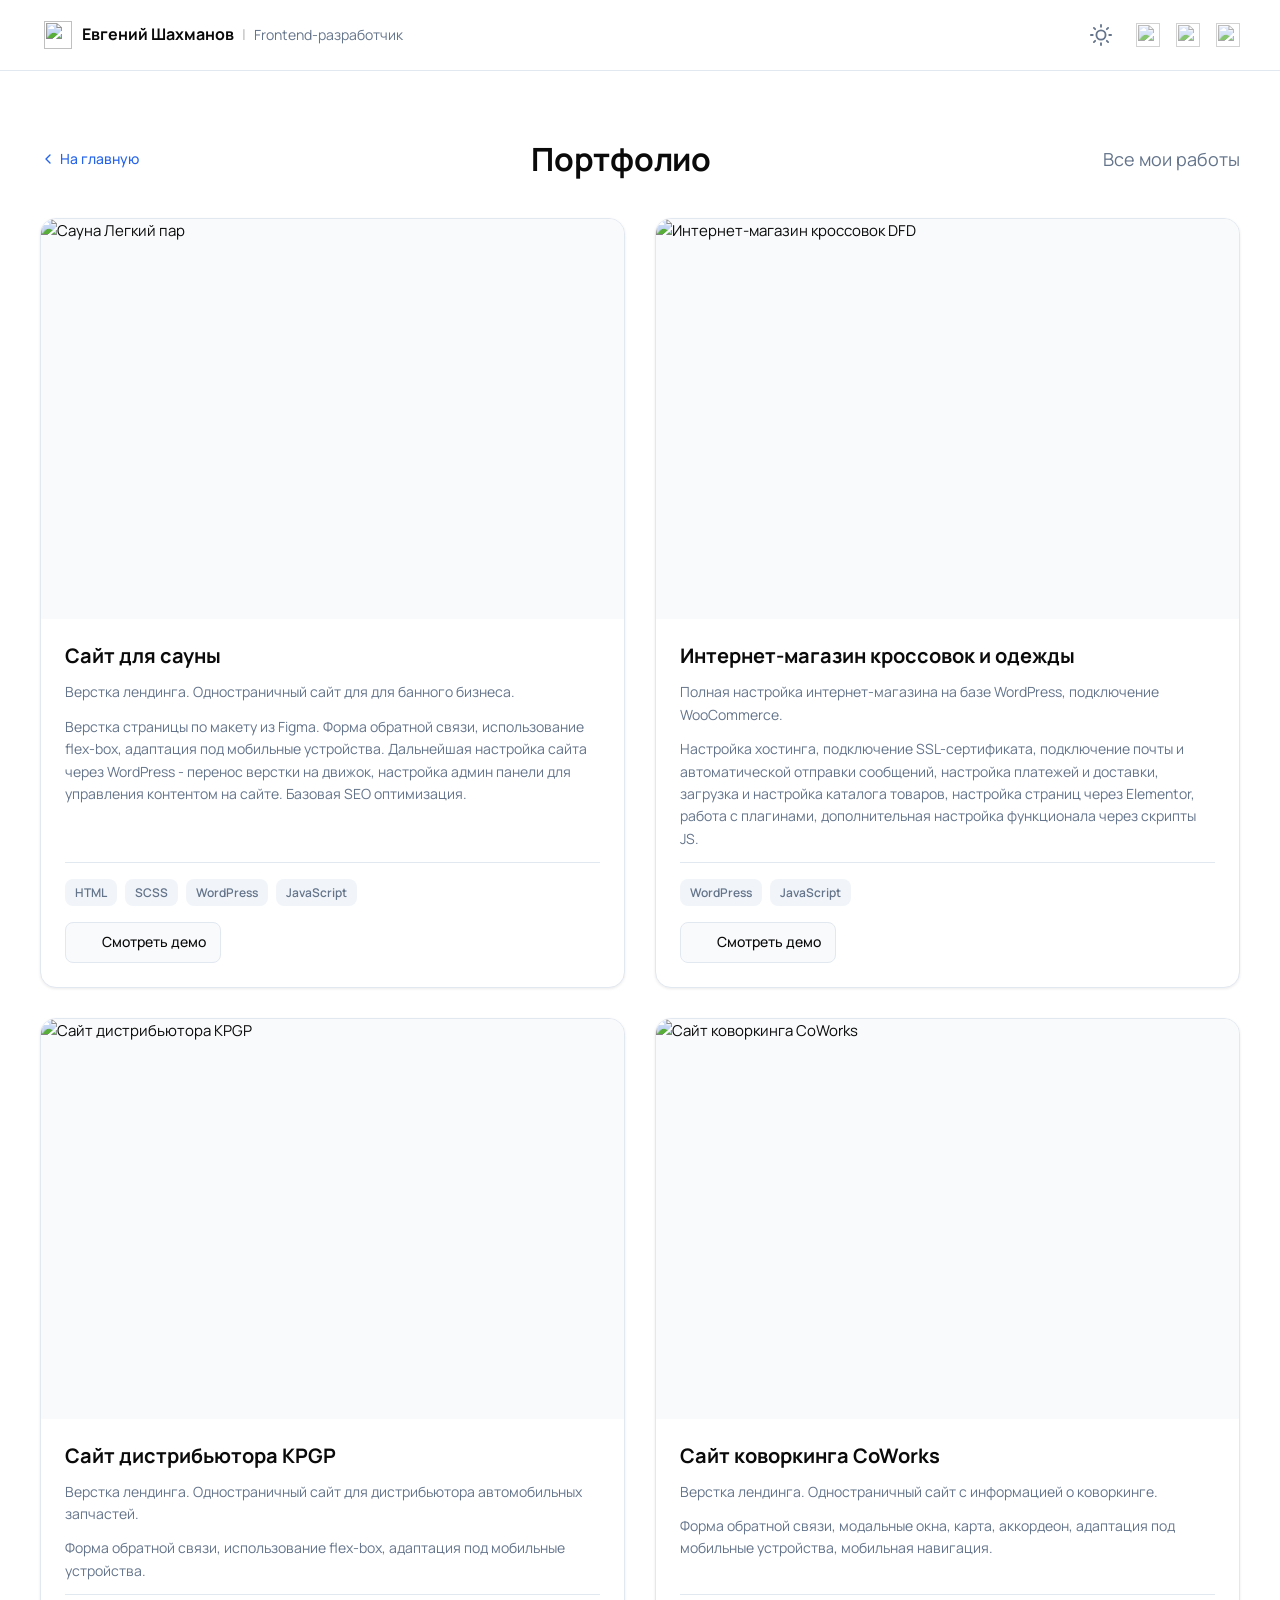
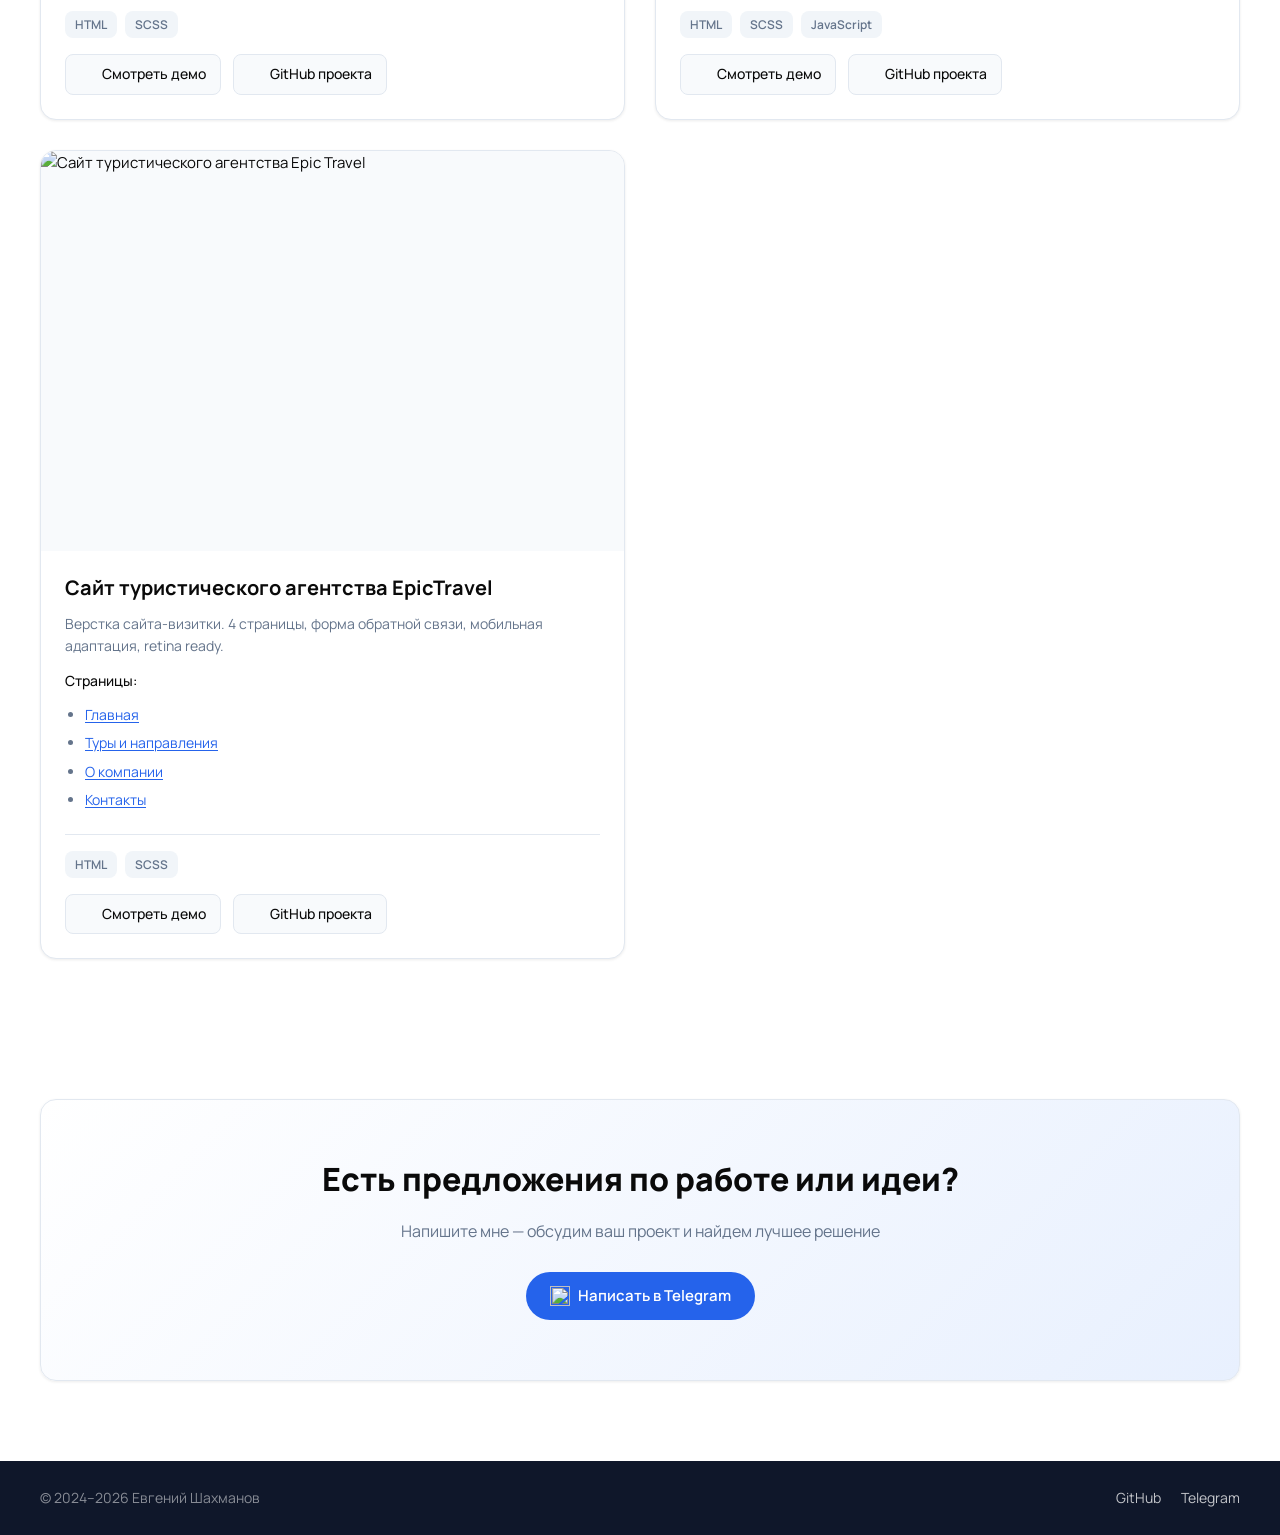
==== commit 09588abb: "Темная тема" ====
--- a/demos/index.html
+++ b/demos/index.html
@@ -10,6 +10,7 @@
     <link rel="apple-touch-icon" sizes="180x180" href="../img/favicons/apple-touch-icon.png">
     <meta name="description"
         content="Портфолио frontend-разработчика Евгения Шахманова. Создание сайтов на HTML, CSS, JavaScript и WordPress.">
+    <script>if(localStorage.getItem('theme')==='dark')document.documentElement.setAttribute('data-theme','dark');</script>
 </head>
 
 <body class="sticky-footer">
@@ -27,8 +28,13 @@
                     </div>
                 </a>
                 <div class="header__socials">
+                    <button class="theme-toggle" id="themeToggle" aria-label="Переключить тему">
+                        <svg class="theme-toggle__sun" viewBox="0 0 24 24" xmlns="http://www.w3.org/2000/svg"><circle cx="12" cy="12" r="5"></circle><line x1="12" y1="1" x2="12" y2="3"></line><line x1="12" y1="21" x2="12" y2="23"></line><line x1="4.22" y1="4.22" x2="5.64" y2="5.64"></line><line x1="18.36" y1="18.36" x2="19.78" y2="19.78"></line><line x1="1" y1="12" x2="3" y2="12"></line><line x1="21" y1="12" x2="23" y2="12"></line><line x1="4.22" y1="19.78" x2="5.64" y2="18.36"></line><line x1="18.36" y1="5.64" x2="19.78" y2="4.22"></line></svg>
+                        <svg class="theme-toggle__moon" viewBox="0 0 24 24" xmlns="http://www.w3.org/2000/svg"><path d="M21 12.79A9 9 0 1 1 11.21 3 7 7 0 0 0 21 12.79z"></path></svg>
+                    </button>
                     <a href="mailto:pudkovee@yandex.ru" target="_blank" aria-label="Email">
-                        <img src="../img/icons/email.svg" alt="">
+                        <img src="../img/icons/email.svg" alt="" class="icon-light">
+                        <img src="../img/icons/email-black-theme.png" alt="" class="icon-dark">
                     </a>
                     <a href="https://wa.me/89179888392" target="_blank" aria-label="WhatsApp">
                         <img src="../img/icons/whatsapp.svg" alt="">
@@ -59,10 +65,16 @@
             <div class="mobile-menu__header">
                 <span class="mobile-menu__name">Евгений Шахманов</span>
                 <span class="mobile-menu__role">Frontend-разработчик</span>
+                <button class="theme-toggle mobile-menu__theme-toggle" id="themeToggleMobile" aria-label="Переключить тему">
+                    <svg class="theme-toggle__sun" viewBox="0 0 24 24" xmlns="http://www.w3.org/2000/svg"><circle cx="12" cy="12" r="5"></circle><line x1="12" y1="1" x2="12" y2="3"></line><line x1="12" y1="21" x2="12" y2="23"></line><line x1="4.22" y1="4.22" x2="5.64" y2="5.64"></line><line x1="18.36" y1="18.36" x2="19.78" y2="19.78"></line><line x1="1" y1="12" x2="3" y2="12"></line><line x1="21" y1="12" x2="23" y2="12"></line><line x1="4.22" y1="19.78" x2="5.64" y2="18.36"></line><line x1="18.36" y1="5.64" x2="19.78" y2="4.22"></line></svg>
+                    <svg class="theme-toggle__moon" viewBox="0 0 24 24" xmlns="http://www.w3.org/2000/svg"><path d="M21 12.79A9 9 0 1 1 11.21 3 7 7 0 0 0 21 12.79z"></path></svg>
+                    <span class="mobile-menu__theme-label">Светлая тема</span>
+                </button>
             </div>
             <div class="mobile-menu__socials">
                 <a href="mailto:pudkovee@yandex.ru" class="mobile-menu__link">
-                    <img src="../img/icons/email.svg" alt="">
+                    <img src="../img/icons/email.svg" alt="" class="icon-light">
+                    <img src="../img/icons/email-black-theme.png" alt="" class="icon-dark">
                     Email
                 </a>
                 <a href="https://wa.me/89179888392" target="_blank" class="mobile-menu__link">
--- a/css/main.css
+++ b/css/main.css
@@ -1 +1 @@
-@import"https://fonts.googleapis.com/css?family=Manrope:300,400,500,600,700,800";*{padding:0px;margin:0px;border:none}*,*::before,*::after{box-sizing:border-box}a,a:link,a:visited{text-decoration:none}a:hover{text-decoration:none}aside,nav,footer,header,section,main{display:block}h1,h2,h3,h4,h5,h6,p{font-size:inherit;font-weight:inherit}ul,ul li{list-style:none}img{vertical-align:top}img,svg{max-width:100%;height:auto}address{font-style:normal}input,textarea,button,select{font-family:inherit;font-size:inherit;color:inherit;background-color:rgba(0,0,0,0)}input::-ms-clear{display:none}button,input[type=submit]{display:inline-block;box-shadow:none;background-color:rgba(0,0,0,0);background:none;cursor:pointer}input:focus,input:active,button:focus,button:active{outline:none}button::-moz-focus-inner{padding:0;border:0}label{cursor:pointer}legend{display:block}html{scroll-behavior:smooth;overflow-x:hidden}:root{--font-family: 'Manrope', sans-serif;--color-primary: #0a0a0a;--color-secondary: #64748b;--color-accent: #2563eb;--color-accent-hover: #1d4ed8;--color-bg: #ffffff;--color-bg-alt: #f8fafc;--color-bg-skills: #f1f5f9;--color-bg-cta: #f8fafc;--color-footer: #0f172a;--color-border: #e2e8f0;--color-tags: #64748b;--badge-html: #414141;--badge-css: #39a0ff;--badge-scss: #dd6adf;--badge-js: #ffce20;--badge-wp: #21759b;--radius-sm: 8px;--radius-md: 12px;--radius-lg: 16px;--radius-xl: 24px;--shadow-sm: 0 1px 3px rgba(0, 0, 0, 0.08);--shadow-md: 0 4px 12px rgba(0, 0, 0, 0.08);--shadow-lg: 0 12px 40px rgba(0, 0, 0, 0.12);--shadow-hover: 0 8px 24px rgba(0, 0, 0, 0.12);--transition-fast: 0.15s ease;--transition-base: 0.25s ease;--transition-slow: 0.4s ease}body{font-family:var(--font-family);font-size:15px;line-height:1.6;color:var(--color-primary);background-color:var(--color-bg);-webkit-font-smoothing:antialiased;-moz-osx-font-smoothing:grayscale}a,a:link,a:visited{color:var(--color-accent);text-decoration:none;transition:color var(--transition-fast)}a:hover,a:link:hover,a:visited:hover{color:var(--color-accent-hover)}a:focus,button:focus{outline-offset:2px;outline:2px solid var(--color-accent);outline-style:auto}p+p{margin-top:1em}img{max-width:100%;height:auto;display:block}.container{max-width:1230px;padding:0 15px;margin:0 auto}@media(max-width: 1230px){.container{width:768px}}@media(max-width: 788px){.container{width:100%}}@media(max-width: 1230px){.container--tablet-fluid{width:auto}}@media(max-width: 788px){.container--mobile-fluid{width:auto}}html,body{min-height:100vh}.sticky-footer{display:flex;flex-direction:column}.footer{margin-top:auto}.header{padding:16px 0;background-color:var(--color-bg);border-bottom:1px solid var(--color-border);position:sticky;top:0;z-index:100;backdrop-filter:blur(8px);background-color:hsla(0,0%,100%,.95)}@media(max-width: 788px){.header{padding:12px 0}}.header-row{display:flex;justify-content:space-between;align-items:center;column-gap:30px}.header__logo{flex-shrink:0;display:flex;align-items:center;gap:10px}@media(max-width: 788px){.header__logo{padding-left:4px}}.header__icon{width:28px;height:28px;flex-shrink:0;display:block;max-width:none;max-height:none;margin-left:4px}.header__text{display:flex;align-items:baseline;gap:8px;opacity:0;transform:translateX(-10px);transition:opacity var(--transition-base),transform var(--transition-base);position:absolute;pointer-events:none}.header--scrolled .header__text{opacity:1;position:relative;pointer-events:all;transform:translateX(0)}@media(max-width: 788px){.header__text{display:none !important}}.header__name{font-weight:700;font-size:16px;line-height:1;color:var(--color-primary);white-space:nowrap}.header__divider{color:var(--color-primary);font-weight:400;opacity:.3}.header__role{font-size:14px;color:var(--color-secondary);font-weight:400;white-space:nowrap}@media(max-width: 788px){.header__role{font-size:13px}}.header__socials{display:flex;align-items:center;gap:16px}.header__socials img{width:24px;height:24px;transition:transform var(--transition-base),opacity var(--transition-fast);opacity:.7}.header__socials img:hover{transform:scale(1.1);opacity:1}@media(max-width: 788px){.header__socials{display:none}}.burger{display:none;flex-direction:column;justify-content:center;align-items:center;gap:5px;width:40px;height:40px;background:rgba(0,0,0,0);border:none;cursor:pointer;padding:8px;border-radius:var(--radius-sm);transition:background-color var(--transition-fast)}.burger:hover{background-color:var(--color-bg-alt)}.burger span{display:block;width:22px;height:2px;background-color:var(--color-primary);border-radius:2px;transition:transform var(--transition-base),opacity var(--transition-base)}.burger.burger--active span:nth-child(1){transform:translateY(7px) rotate(45deg)}.burger.burger--active span:nth-child(2){opacity:0}.burger.burger--active span:nth-child(3){transform:translateY(-7px) rotate(-45deg)}@media(max-width: 788px){.burger{display:flex}}.mobile-menu{position:fixed;inset:0;z-index:999;visibility:hidden;opacity:0;pointer-events:none;transition:visibility var(--transition-base),opacity var(--transition-base)}.mobile-menu.mobile-menu--active{visibility:visible;opacity:1;pointer-events:all}.mobile-menu__backdrop{position:absolute;inset:0;background-color:rgba(0,0,0,.5);backdrop-filter:blur(4px)}.mobile-menu__content{position:absolute;top:0;right:0;width:300px;max-width:85%;height:100%;background-color:var(--color-bg);box-shadow:var(--shadow-lg);padding:20px 24px 24px;display:flex;flex-direction:column;transform:translateX(100%);transition:transform var(--transition-base)}.mobile-menu--active .mobile-menu__content{transform:translateX(0)}.mobile-menu__close{position:absolute;top:16px;right:16px;width:36px;height:36px;display:flex;justify-content:center;align-items:center;background:rgba(0,0,0,0);border:none;cursor:pointer;padding:0}.mobile-menu__close svg{width:22px;height:22px;stroke:var(--color-secondary);stroke-width:2;stroke-linecap:round;transition:stroke var(--transition-fast)}.mobile-menu__close:hover svg{stroke:var(--color-primary)}.mobile-menu__header{display:flex;flex-direction:column;gap:4px;margin-top:36px;margin-bottom:32px;padding-bottom:20px;border-bottom:1px solid var(--color-border)}.mobile-menu__name{font-weight:700;font-size:18px;color:var(--color-primary)}.mobile-menu__role{font-size:14px;color:var(--color-secondary)}.mobile-menu__socials{display:flex;flex-direction:column;gap:4px;margin-bottom:24px}.mobile-menu__link{display:flex;align-items:center;gap:12px;padding:12px 14px;border-radius:var(--radius-sm);color:var(--color-primary);font-size:15px;font-weight:500;transition:background-color var(--transition-fast)}.mobile-menu__link:hover{background-color:var(--color-bg-alt)}.mobile-menu__link img{width:20px;height:20px}.mobile-menu__actions{display:flex;flex-direction:column;gap:10px;margin-bottom:32px}.mobile-menu__actions .btn-blue,.mobile-menu__actions .btn-outline{width:100%;justify-content:center}.mobile-menu__phone{margin-top:auto;text-align:center;padding-top:20px;border-top:1px solid var(--color-border)}.mobile-menu__phone a{font-size:16px;font-weight:600;color:var(--color-primary)}.mobile-resume-btn{padding:10px 20px;font-size:14px}.hero{padding:80px 0 60px;background:linear-gradient(135deg, #e8f0fe 0%, var(--color-bg) 100%)}@media(max-width: 1230px){.hero{padding:60px 0 40px}}@media(max-width: 788px){.hero{padding:40px 0 30px}}.hero__content{display:flex;flex-direction:column;align-items:center;text-align:center;gap:24px}.hero__avatar{width:220px;height:220px;border-radius:50%;object-fit:cover;border:3px solid var(--color-accent);box-shadow:var(--shadow-md)}.hero__name{font-size:48px;font-weight:800;line-height:1.1;letter-spacing:-0.02em}@media(max-width: 1230px){.hero__name{font-size:40px}}@media(max-width: 788px){.hero__name{font-size:32px}}.hero__role{font-size:24px;font-weight:300;color:var(--color-secondary);line-height:1.4}@media(max-width: 1230px){.hero__role{font-size:20px}}@media(max-width: 788px){.hero__role{font-size:18px}}.hero__tagline{font-size:16px;color:var(--color-secondary);max-width:500px;line-height:1.6;min-height:51.2px;opacity:0;transition:opacity .4s ease}.hero__tagline.typing{opacity:1}@media(max-width: 788px){.hero__tagline{font-size:15px;min-height:72px}}.typing__cursor{display:inline-block;animation:typingBlink .7s step-end infinite;color:var(--color-accent);font-weight:300}@keyframes typingBlink{0%,100%{opacity:1}50%{opacity:0}}.hero__actions{display:flex;flex-wrap:wrap;justify-content:center;gap:16px;margin-top:8px}.hero__content{opacity:0;transform:translateY(20px);animation:heroFadeIn .6s ease forwards}@keyframes heroFadeIn{to{opacity:1;transform:translateY(0)}}.about{padding:60px 0}@media(max-width: 1230px){.about{padding:50px 0}}@media(max-width: 788px){.about{padding:40px 0}}.about__header-row{display:flex;justify-content:space-between;align-items:center;margin-bottom:40px}@media(max-width: 788px){.about__header-row{flex-direction:column;align-items:flex-start;gap:16px;margin-bottom:30px}}.about__title{margin:0}.about__content{display:grid;grid-template-columns:1fr 1fr;gap:30px}@media(max-width: 788px){.about__content{grid-template-columns:1fr;gap:40px}}.about__card{padding:30px;border-radius:var(--radius-md);background-color:var(--color-bg-alt);border:1px solid var(--color-border)}@media(max-width: 1230px){.about__card{padding:24px}}@media(max-width: 788px){.about__card{padding:20px}}.about__card--skills{background-color:var(--color-bg-skills)}.about__subtitle{font-size:18px;font-weight:700;margin-bottom:20px}.about__text{line-height:1.7;color:var(--color-secondary)}.about__text p:last-child{font-size:15px;font-weight:600;color:var(--color-primary);margin-top:16px}.about__text a{font-weight:500}.about__specs{display:flex;flex-wrap:wrap;gap:8px;font-family:var(--font-family);font-weight:600;font-size:13px;color:#fff;margin-bottom:24px;cursor:pointer}.spec__item{padding:6px 12px;border-radius:var(--radius-sm);transition:transform var(--transition-fast)}.spec__item--html{background-color:var(--badge-html);animation:specsWave 3s ease-in-out infinite;animation-delay:0s}.spec__item--css{background-color:var(--badge-css);animation:specsWave 3s ease-in-out infinite;animation-delay:.25s}.spec__item--scss{background-color:var(--badge-scss);animation:specsWave 3s ease-in-out infinite;animation-delay:.5s}.spec__item--js{background-color:var(--badge-js);color:#000;animation:specsWave 3s ease-in-out infinite;animation-delay:.75s}.spec__item--vue{background-color:#42b883;animation:specsWave 3s ease-in-out infinite;animation-delay:1s}.spec__item--wp{background-color:var(--badge-wp);animation:specsWave 3s ease-in-out infinite;animation-delay:1.25s}@keyframes specsWave{0%,8%,100%{transform:translateY(0)}4%{transform:translateY(-2px)}}.about__skills-list{padding-left:0;margin:0;list-style:none;display:flex;flex-direction:column;gap:12px}.about__skills-list li{position:relative;padding-left:20px;line-height:1.6;color:var(--color-secondary)}.about__skills-list li::before{content:"";position:absolute;left:0;top:10px;width:6px;height:6px;background-color:var(--color-accent);border-radius:50%}.portfolio{padding:60px 0;scroll-margin-top:50px}@media(max-width: 1230px){.portfolio{padding:50px 0}}@media(max-width: 788px){.portfolio{padding:40px 0}}.portfolio__header{display:flex;justify-content:space-between;align-items:center;margin-bottom:40px}@media(max-width: 788px){.portfolio__header{flex-direction:column;align-items:flex-start;gap:16px;margin-bottom:30px}}.portfolio__title{margin:0}.portfolio__grid{display:grid;grid-template-columns:repeat(2, 1fr);gap:30px}@media(max-width: 788px){.portfolio__grid{grid-template-columns:1fr;gap:24px}}.portfolio__actions{display:flex;justify-content:center;margin-top:30px}.cta{padding:80px 0}@media(max-width: 1230px){.cta{padding:60px 0}}@media(max-width: 788px){.cta{padding:50px 0}}.cta__wrapper{background:linear-gradient(135deg, #e8f0fe 0%, #dbeafe 100%);border-radius:var(--radius-lg);padding:60px 40px;display:flex;flex-direction:column;align-items:center;justify-content:center;text-align:center;box-shadow:var(--shadow-sm);border:1px solid var(--color-border)}@media(max-width: 788px){.cta__wrapper{padding:40px 24px}}.cta__content{display:flex;flex-direction:column;align-items:center;row-gap:20px}.cta__title{font-weight:800;font-size:32px;color:var(--color-primary);line-height:1.2}@media(max-width: 1230px){.cta__title{font-size:28px}}@media(max-width: 788px){.cta__title{font-size:24px}}.cta__text{font-weight:400;font-size:16px;color:var(--color-secondary);max-width:500px}@media(max-width: 788px){.cta__text{font-size:15px}}.cta__content .btn-blue{margin-top:8px}.cta__content .btn-blue:hover{background-color:var(--color-accent-hover);color:#fff}.tags{font-weight:500;font-size:13px;line-height:1.3;color:var(--color-tags);display:flex;flex-wrap:wrap;gap:6px}.tag{display:inline-block;padding:4px 10px;background-color:var(--color-bg-skills);border-radius:var(--radius-sm);font-size:12px;font-weight:600;color:var(--color-tags)}.footer{padding:30px 0;background-color:var(--color-footer);font-size:14px;line-height:1;color:hsla(0,0%,100%,.5)}@media(max-width: 788px){.footer{padding:20px 0;font-size:13px;text-align:center}}.footer a{color:hsla(0,0%,100%,.75);transition:color var(--transition-fast)}.footer a:hover{color:#fff}.footer__content{display:flex;justify-content:space-between;align-items:center}@media(max-width: 788px){.footer__content{flex-direction:column;gap:12px}}.footer__copyright{margin:0;font-weight:400}.footer__links{display:flex;gap:20px}@media(max-width: 788px){.footer__links{gap:16px}}.certificates{padding:60px 0;background-color:var(--color-bg-alt)}@media(max-width: 1230px){.certificates{padding:50px 0}}@media(max-width: 788px){.certificates{padding:40px 0}}.certificates__header{display:flex;justify-content:space-between;align-items:center;margin-bottom:40px}@media(max-width: 788px){.certificates__header{flex-direction:column;align-items:flex-start;gap:16px;margin-bottom:30px}}.certificates__title{margin:0}.certificates__grid{display:grid;grid-template-columns:repeat(auto-fit, minmax(280px, 1fr));gap:24px}.certificate-card{position:relative;border-radius:var(--radius-md);overflow:hidden;background-color:var(--color-bg);border:1px solid var(--color-border);box-shadow:var(--shadow-sm);transition:transform var(--transition-base),box-shadow var(--transition-base);cursor:pointer;display:block}.certificate-card:hover{transform:translateY(-4px);box-shadow:var(--shadow-hover)}.certificate-card:hover .certificate-card__img img{transform:scale(1.05)}.certificate-card:hover .certificate-card__overlay{opacity:1}.certificate-card__img{position:relative;height:320px;overflow:hidden;background-color:var(--color-bg-alt)}.certificate-card__img img{width:100%;height:100%;object-fit:contain;padding:10px;transition:transform var(--transition-slow)}.certificate-card__overlay{position:absolute;inset:0;background:rgba(0,0,0,.7);opacity:0;transition:opacity var(--transition-base);display:flex;flex-direction:column;justify-content:center;align-items:center;padding:20px;text-align:center;color:#fff}.certificate-card__name{font-size:18px;font-weight:700;margin-bottom:8px}.certificate-card__date{font-size:14px;opacity:.8;margin-bottom:4px}.certificate-card__school{font-size:13px;font-weight:500;opacity:.7}.certificate-card__body{padding:16px 20px}.certificate-card__school-name{font-size:15px;font-weight:600;color:var(--color-primary);margin-bottom:4px}.certificate-card__desc{font-size:13px;color:var(--color-secondary);line-height:1.5}.none{display:none !important}.visually-hidden{clip:rect(0 0 0 0);clip-path:inset(50%);height:1px;overflow:hidden;position:absolute;white-space:nowrap;width:1px}.no-scroll{overflow-y:hidden}.animate-on-scroll{opacity:0;transform:translateY(30px);transition:opacity .6s ease,transform .6s ease}.animate-on-scroll.animate-visible{opacity:1;transform:translateY(0)}.mb-1{margin-bottom:1em}.mb-2{margin-bottom:2em}.mb-3{margin-bottom:3em}.mb-4{margin-bottom:4em}.mb-5{margin-bottom:5em}.btn-blue,a.btn-blue{display:inline-flex;align-items:center;justify-content:center;gap:8px;padding:12px 24px;border-radius:var(--radius-xl);background-color:var(--color-accent);font-size:15px;font-weight:600;color:#fff;text-align:center;text-decoration:none;border:none;cursor:pointer;transition:background-color var(--transition-base),transform var(--transition-fast)}.btn-blue:hover,a.btn-blue:hover{background-color:var(--color-accent-hover);color:#fff;transform:translateY(-2px)}.btn-blue:active,a.btn-blue:active{transform:translateY(0)}.btn-blue img,a.btn-blue img{width:20px;height:20px}.btn-link,a.btn-link{display:inline-flex;align-items:center;gap:6px;padding:8px 14px;border-radius:var(--radius-sm);background-color:var(--color-bg-alt);border:1px solid var(--color-border);font-size:14px;font-weight:500;color:var(--color-primary);text-decoration:none;transition:background-color var(--transition-fast),border-color var(--transition-fast)}.btn-link:hover,a.btn-link:hover{background-color:var(--color-bg-skills);border-color:var(--color-accent);color:var(--color-accent)}.btn-link img,a.btn-link img{width:16px;height:16px}.btn-resume,a.btn-resume{display:inline-flex;align-items:center;gap:6px;padding:8px 16px;border-radius:var(--radius-sm);background-color:var(--color-bg);border:1px solid var(--color-border);font-size:14px;font-weight:500;color:var(--color-primary);cursor:pointer;transition:background-color var(--transition-fast),border-color var(--transition-fast)}.btn-resume:hover,a.btn-resume:hover{background-color:var(--color-bg-alt);border-color:var(--color-accent);color:var(--color-accent)}.btn-resume img,a.btn-resume img{width:18px;height:18px}.btn-outline,a.btn-outline{display:inline-flex;align-items:center;justify-content:center;gap:8px;padding:12px 24px;border-radius:var(--radius-xl);background-color:rgba(0,0,0,0);border:2px solid var(--color-accent);font-size:15px;font-weight:600;color:var(--color-accent);text-decoration:none;cursor:pointer;transition:background-color var(--transition-base),color var(--transition-fast)}.btn-outline:hover,a.btn-outline:hover{background-color:var(--color-accent);color:#fff}.btn-outline img,a.btn-outline img{width:20px;height:20px}.title{font-weight:700;font-size:32px;line-height:1.2;letter-spacing:-0.01em}@media(max-width: 788px){.title{font-size:26px}}.section-subtitle{font-size:16px;color:var(--color-secondary);font-weight:400}.project-card{position:relative;border-radius:var(--radius-md);overflow:hidden;background-color:var(--color-bg);border:1px solid var(--color-border);box-shadow:var(--shadow-sm);transition:transform var(--transition-base),box-shadow var(--transition-base);cursor:pointer;display:block;color:inherit;text-decoration:none}.project-card:hover{transform:translateY(-4px);box-shadow:var(--shadow-hover)}.project-card:hover .project-card__img img{transform:scale(1.05)}.project-card:hover .project-card__overlay{opacity:1}.project-card__header{position:relative;overflow:hidden;height:270px;background-color:var(--color-bg-alt)}@media(max-width: 788px){.project-card__header{height:140px}}.project-card__img{width:100%;height:100%;display:flex;justify-content:center;align-items:center;background-color:var(--color-bg-alt)}.project-card__img img{width:100%;height:100%;object-fit:cover;transition:transform var(--transition-slow)}.project-card__overlay{position:absolute;inset:0;background:linear-gradient(to top, rgba(0, 0, 0, 0.6) 0%, transparent 100%);opacity:0;transition:opacity var(--transition-base);display:flex;align-items:flex-end;padding:20px}.project-card__badge{display:inline-block;padding:4px 10px;background-color:hsla(0,0%,100%,.95);border-radius:var(--radius-sm);font-size:12px;font-weight:600;color:var(--color-primary)}.project-card__body{padding:20px}.project-card__title{font-size:18px;font-weight:700;line-height:1.3;margin-bottom:8px;color:var(--color-primary)}.project-card__desc{font-size:14px;color:var(--color-secondary);line-height:1.5;margin-bottom:12px}.project-card__tags{display:flex;flex-wrap:wrap;gap:6px}.project-page{padding:80px 0 60px}@media(max-width: 1230px){.project-page{padding:60px 0 40px}}@media(max-width: 788px){.project-page{padding:40px 0 30px}}.project-page__header-row{display:flex;justify-content:space-between;align-items:center;margin-bottom:40px}@media(max-width: 788px){.project-page__header-row{flex-wrap:wrap;gap:12px;margin-bottom:30px}}.project-page__back{display:inline-flex;align-items:center;gap:4px;font-size:14px;font-weight:500;color:var(--color-secondary);transition:color var(--transition-fast)}.project-page__back svg{width:16px;height:16px;stroke:currentColor;stroke-width:2;stroke-linecap:round;stroke-linejoin:round;fill:none;flex-shrink:0}.project-page__back:hover{color:var(--color-accent)}.project-page__title{margin:0}.project-page__subtitle{font-size:18px;color:var(--color-secondary);margin:0}.project-page__grid{display:grid;grid-template-columns:repeat(2, 1fr);gap:30px;align-items:stretch}@media(max-width: 788px){.project-page__grid{grid-template-columns:1fr;gap:24px}}.project-page__card{background-color:var(--color-bg);border-radius:var(--radius-lg);border:1px solid var(--color-border);overflow:hidden;box-shadow:var(--shadow-sm);transition:box-shadow var(--transition-base);display:flex;flex-direction:column;height:100%}.project-page__card:hover{box-shadow:var(--shadow-hover)}.project-page__img{width:100%;height:400px;overflow:hidden;background-color:var(--color-bg-alt)}.project-page__img img{width:100%;height:100%;object-fit:cover;transition:transform var(--transition-slow)}.project-page__card:hover .project-page__img img{transform:scale(1.05)}.project-page__content{padding:24px;display:flex;flex-direction:column;flex:1}.project-page__card-title{margin:0 0 12px;font-size:20px;font-weight:700;line-height:1.3}@media(max-width: 788px){.project-page__card-title{font-size:18px}}.project-page__card-text{margin:0 0 12px;font-size:14px;line-height:1.6;color:var(--color-secondary)}.project-page__card-pages{margin:0 0 12px;font-size:14px;font-weight:500;color:var(--color-primary)}.project-page__card-list{margin:0 0 16px;padding-left:20px;list-style:disc}.project-page__card-list li{list-style:disc;display:list-item;margin-bottom:6px;font-size:14px;color:var(--color-secondary)}.project-page__card-list li a{color:var(--color-accent);text-decoration:underline;text-underline-offset:2px}.project-page__card-list li a:hover{text-decoration-thickness:2px}.project-page__card-tags{display:flex;flex-wrap:wrap;gap:8px;margin-top:auto;margin-bottom:16px;padding-top:16px;border-top:1px solid var(--color-border)}.project-page__card-btns{display:flex;flex-wrap:wrap;gap:12px}.top-link{position:fixed;right:24px;bottom:80px;z-index:99;display:flex;justify-content:center;align-items:center;width:48px;height:48px;background-color:var(--color-primary);border-radius:var(--radius-md);box-shadow:var(--shadow-md);opacity:0;visibility:hidden;transform:translateY(10px);pointer-events:none;transition:opacity var(--transition-base),transform var(--transition-base),background-color var(--transition-fast),visibility var(--transition-base)}.top-link:hover{background-color:var(--color-accent);transform:translateY(-2px)}.top-link--visible{opacity:1;visibility:visible;transform:translateY(0);pointer-events:all}.top-link svg{width:20px;height:20px;fill:none;stroke:#fff;stroke-width:2;stroke-linecap:round;stroke-linejoin:round}@media(max-width: 788px){.top-link{right:16px;bottom:80px;width:44px;height:44px}}.modal-overlay{position:fixed;inset:0;z-index:1000;background-color:rgba(0,0,0,.6);backdrop-filter:blur(4px);display:flex;justify-content:center;align-items:center;padding:20px;opacity:0;visibility:hidden;transition:opacity var(--transition-base),visibility var(--transition-base)}.modal-overlay.modal-overlay--active{opacity:1;visibility:visible}.modal{position:relative;width:100%;max-width:800px;max-height:90vh;background-color:var(--color-bg);border-radius:var(--radius-lg);overflow-y:auto;box-shadow:var(--shadow-lg);transform:scale(0.95) translateY(20px);transition:transform var(--transition-base)}.modal-overlay--active .modal{transform:scale(1) translateY(0)}.modal::-webkit-scrollbar{width:6px}.modal::-webkit-scrollbar-track{background:rgba(0,0,0,0)}.modal::-webkit-scrollbar-thumb{background-color:var(--color-border);border-radius:var(--radius-sm)}.modal__header{display:flex;justify-content:flex-end;align-items:center;padding:8px 12px;border-bottom:1px solid var(--color-border);flex-shrink:0}.modal__close{width:36px;height:36px;display:flex;justify-content:center;align-items:center;background:rgba(0,0,0,0);border:none;border-radius:var(--radius-sm);cursor:pointer;color:var(--color-secondary);transition:color var(--transition-fast),background-color var(--transition-fast)}.modal__close svg{width:18px;height:18px;stroke:currentColor;stroke-width:2;stroke-linecap:round;fill:none;pointer-events:none}.modal__close:hover{color:var(--color-accent);background-color:var(--color-bg-alt)}.modal__close:focus{outline:none}.modal__img{position:relative;width:100%;height:360px;display:flex;justify-content:center;align-items:center;overflow:hidden;background-color:var(--color-bg-alt)}.modal__img img{width:100%;height:100%;object-fit:cover;display:block}.modal__content{padding:30px 40px 40px}.modal__title{margin-bottom:16px;font-weight:700;font-size:24px;line-height:1.3}.modal__text{margin-bottom:20px;font-size:15px;line-height:1.6;color:var(--color-secondary)}.modal__text a{color:var(--color-accent);text-decoration:underline;text-underline-offset:2px}.modal__text a:hover{text-decoration-thickness:2px}.modal__text p+p{margin-top:1em}.modal__text ul{margin-top:16px;padding-left:20px}.modal__text ul li{color:var(--color-accent);list-style-type:disc;margin-bottom:8px}.modal__text ul li a{color:inherit}.modal__tags{margin-bottom:20px;padding-top:20px;border-top:1px solid var(--color-border)}.modal__btns{display:flex;align-items:center;flex-wrap:wrap;gap:12px}.modal--certificate{max-width:600px}.modal--certificate .modal__img{height:auto;padding:20px}.modal--certificate .modal__img img{box-shadow:none;height:auto}@media(max-width: 1230px){.modal{max-width:700px}.modal__content{padding:24px 30px 30px}}@media(max-width: 788px){.modal-overlay{padding:0;align-items:center}.modal{max-width:calc(100% - 32px);max-height:calc(100vh - 32px);border-radius:var(--radius-md)}.modal__content{padding:20px 24px 28px}.modal__title{font-size:20px}.modal__text{font-size:14px;line-height:1.5}.modal__btns{flex-direction:column;align-items:stretch}.modal__img{height:auto}.modal__img img{height:auto}.modal--certificate .modal__img{padding:10px}}/*# sourceMappingURL=main.css.map */
+@import"https://fonts.googleapis.com/css?family=Manrope:300,400,500,600,700,800";*{padding:0px;margin:0px;border:none}*,*::before,*::after{box-sizing:border-box}a,a:link,a:visited{text-decoration:none}a:hover{text-decoration:none}aside,nav,footer,header,section,main{display:block}h1,h2,h3,h4,h5,h6,p{font-size:inherit;font-weight:inherit}ul,ul li{list-style:none}img{vertical-align:top}img,svg{max-width:100%;height:auto}address{font-style:normal}input,textarea,button,select{font-family:inherit;font-size:inherit;color:inherit;background-color:rgba(0,0,0,0)}input::-ms-clear{display:none}button,input[type=submit]{display:inline-block;box-shadow:none;background-color:rgba(0,0,0,0);background:none;cursor:pointer}input:focus,input:active,button:focus,button:active{outline:none}button::-moz-focus-inner{padding:0;border:0}label{cursor:pointer}legend{display:block}html{scroll-behavior:smooth;overflow-x:hidden}:root{--header-height: 60px;--header-height-mobile: 52px;--font-family: 'Manrope', sans-serif;--color-primary: #0a0a0a;--color-secondary: #64748b;--color-accent: #2563eb;--color-accent-hover: #1d4ed8;--color-bg: #ffffff;--color-bg-alt: #f8fafc;--color-bg-skills: #f1f5f9;--color-bg-cta: #f8fafc;--color-footer: #0f172a;--color-border: #e2e8f0;--color-tags: #64748b;--color-header-bg: rgba(255, 255, 255, 0.95);--color-hero-gradient-from: #e8f0fe;--badge-html: #414141;--badge-css: #39a0ff;--badge-scss: #dd6adf;--badge-js: #ffce20;--badge-wp: #21759b;--radius-sm: 8px;--radius-md: 12px;--radius-lg: 16px;--radius-xl: 24px;--shadow-sm: 0 1px 3px rgba(0, 0, 0, 0.08);--shadow-md: 0 4px 12px rgba(0, 0, 0, 0.08);--shadow-lg: 0 12px 40px rgba(0, 0, 0, 0.12);--shadow-hover: 0 8px 24px rgba(0, 0, 0, 0.12);--transition-fast: 0.15s ease;--transition-base: 0.25s ease;--transition-slow: 0.4s ease}[data-theme=dark]{--color-primary: #f1f5f9;--color-secondary: #94a3b8;--color-accent: #3b82f6;--color-accent-hover: #2563eb;--color-bg: #0f172a;--color-bg-alt: #1e293b;--color-bg-skills: #1e293b;--color-bg-cta: #1e293b;--color-footer: #020617;--color-border: #334155;--color-tags: #94a3b8;--color-header-bg: rgba(15, 23, 42, 0.95);--color-hero-gradient-from: #1e3a5f;--shadow-sm: 0 1px 3px rgba(0, 0, 0, 0.3);--shadow-md: 0 4px 12px rgba(0, 0, 0, 0.3);--shadow-lg: 0 12px 40px rgba(0, 0, 0, 0.4);--shadow-hover: 0 8px 24px rgba(0, 0, 0, 0.4)}body{font-family:var(--font-family);font-size:15px;line-height:1.6;color:var(--color-primary);background-color:var(--color-bg);-webkit-font-smoothing:antialiased;-moz-osx-font-smoothing:grayscale}a,a:link,a:visited{color:var(--color-accent);text-decoration:none;transition:color var(--transition-fast)}a:hover,a:link:hover,a:visited:hover{color:var(--color-accent-hover)}p+p{margin-top:1em}img{max-width:100%;height:auto;display:block}.container{max-width:1230px;padding:0 15px;margin:0 auto}@media(max-width: 1230px){.container{width:768px}}@media(max-width: 788px){.container{width:100%}}@media(max-width: 1230px){.container--tablet-fluid{width:auto}}@media(max-width: 788px){.container--mobile-fluid{width:auto}}html,body{min-height:100vh}.sticky-footer{display:flex;flex-direction:column}.main{padding-top:var(--header-height)}@media(max-width: 788px){.main{padding-top:var(--header-height-mobile)}}.footer{margin-top:auto}.header{padding:16px 0;border-bottom:1px solid var(--color-border);position:fixed;top:0;left:0;right:0;z-index:100;background-color:var(--color-header-bg);backdrop-filter:blur(8px)}@media(max-width: 788px){.header{padding:12px 0;backdrop-filter:none;background-color:var(--color-bg)}}.header-row{display:flex;justify-content:space-between;align-items:center;column-gap:30px}.header__logo{flex-shrink:0;display:flex;align-items:center;gap:10px}@media(max-width: 788px){.header__logo{padding-left:4px}}.header__icon{width:28px;height:28px;flex-shrink:0;display:block;max-width:none;max-height:none;margin-left:4px}.header__text{display:flex;align-items:baseline;gap:8px;opacity:0;transform:translateX(-10px);transition:opacity var(--transition-base),transform var(--transition-base);pointer-events:none;visibility:hidden}.header--scrolled .header__text{opacity:1;visibility:visible;pointer-events:all;transform:translateX(0)}@media(max-width: 788px){.header__text{display:none !important}}.header__name{font-weight:700;font-size:16px;line-height:1;color:var(--color-primary);white-space:nowrap}.header__divider{color:var(--color-primary);font-weight:400;opacity:.3}.header__role{font-size:14px;color:var(--color-secondary);font-weight:400;white-space:nowrap}@media(max-width: 788px){.header__role{font-size:13px}}.header__socials{display:flex;align-items:center;gap:16px;margin-left:auto}.header__socials img{width:24px;height:24px;transition:transform var(--transition-base),opacity var(--transition-fast);opacity:.7}.header__socials img:hover{transform:scale(1.1);opacity:1}@media(max-width: 788px){.header__socials{display:none}}.burger{display:none;flex-direction:column;justify-content:center;align-items:center;gap:5px;width:40px;height:40px;background:rgba(0,0,0,0);border:none;cursor:pointer;padding:8px;border-radius:var(--radius-sm);transition:background-color var(--transition-fast)}.burger:hover{background-color:var(--color-bg-alt)}.burger span{display:block;width:22px;height:2px;background-color:var(--color-primary);border-radius:2px;transition:transform var(--transition-base),opacity var(--transition-base)}.burger.burger--active span:nth-child(1){transform:translateY(7px) rotate(45deg)}.burger.burger--active span:nth-child(2){opacity:0}.burger.burger--active span:nth-child(3){transform:translateY(-7px) rotate(-45deg)}@media(max-width: 788px){.burger{display:flex}}.mobile-menu{position:fixed;inset:0;z-index:999;visibility:hidden;opacity:0;pointer-events:none;transition:visibility var(--transition-base),opacity var(--transition-base)}.mobile-menu.mobile-menu--active{visibility:visible;opacity:1;pointer-events:all}.mobile-menu__backdrop{position:absolute;inset:0;background-color:rgba(0,0,0,.5);backdrop-filter:blur(4px)}.mobile-menu__content{position:absolute;top:0;right:0;width:300px;max-width:85%;height:100%;background-color:var(--color-bg);box-shadow:var(--shadow-lg);padding:20px 24px 24px;display:flex;flex-direction:column;transform:translateX(100%);transition:transform var(--transition-base)}.mobile-menu--active .mobile-menu__content{transform:translateX(0)}.mobile-menu__close{position:absolute;top:16px;right:16px;width:36px;height:36px;display:flex;justify-content:center;align-items:center;background:rgba(0,0,0,0);border:none;cursor:pointer;padding:0}.mobile-menu__close svg{width:22px;height:22px;stroke:var(--color-secondary);stroke-width:2;stroke-linecap:round;transition:stroke var(--transition-fast)}.mobile-menu__close:hover svg{stroke:var(--color-primary)}.mobile-menu__header{display:flex;flex-direction:column;gap:4px;margin-top:36px;margin-bottom:32px;padding-bottom:20px;border-bottom:1px solid var(--color-border)}.mobile-menu__name{font-weight:700;font-size:18px;color:var(--color-primary)}.mobile-menu__role{font-size:14px;color:var(--color-secondary)}.mobile-menu__socials{display:flex;flex-direction:column;gap:4px;margin-bottom:24px}.mobile-menu__link{display:flex;align-items:center;gap:12px;padding:12px 14px;border-radius:var(--radius-sm);color:var(--color-primary);font-size:15px;font-weight:500;transition:background-color var(--transition-fast)}.mobile-menu__link:hover{background-color:var(--color-bg-alt)}.mobile-menu__link img{width:20px;height:20px}.mobile-menu__actions{display:flex;flex-direction:column;gap:10px;margin-bottom:32px}.mobile-menu__actions .btn-blue,.mobile-menu__actions .btn-outline{width:100%;justify-content:center}.mobile-menu__phone{margin-top:auto;text-align:center;padding-top:20px;border-top:1px solid var(--color-border)}.mobile-menu__phone a{font-size:16px;font-weight:600;color:var(--color-primary)}.mobile-resume-btn{padding:10px 20px;font-size:14px}.theme-toggle{width:38px;height:38px;display:flex;justify-content:center;align-items:center;background:rgba(0,0,0,0);border:none;cursor:pointer;border-radius:var(--radius-sm);color:var(--color-secondary);transition:color var(--transition-fast),background-color var(--transition-fast);flex-shrink:0}.theme-toggle svg{width:22px;height:22px;stroke:currentColor;fill:none;stroke-width:2;stroke-linecap:round;stroke-linejoin:round;pointer-events:none}.theme-toggle:hover{color:var(--color-accent);background-color:var(--color-bg-alt)}.theme-toggle:focus{outline:none}.theme-toggle .theme-toggle__moon{display:none}[data-theme=dark] .theme-toggle .theme-toggle__sun{display:none}[data-theme=dark] .theme-toggle .theme-toggle__moon{display:block}.mobile-menu__theme-toggle{width:fit-content;height:auto;padding:10px 14px;gap:10px;margin-top:12px;border-radius:var(--radius-sm);background-color:var(--color-bg-alt);border:1px solid var(--color-border);color:var(--color-primary);font-size:15px;font-weight:500;justify-content:flex-start}.mobile-menu__theme-toggle:focus{outline:none}.mobile-menu__theme-toggle:hover{background-color:var(--color-bg-skills);color:var(--color-accent)}.mobile-menu__theme-label{font-size:15px;font-weight:500}.hero{padding:80px 0 60px;background:linear-gradient(135deg, var(--color-hero-gradient-from) 0%, var(--color-bg) 100%)}@media(max-width: 1230px){.hero{padding:60px 0 40px}}@media(max-width: 788px){.hero{padding:40px 0 30px}}.hero__content{display:flex;flex-direction:column;align-items:center;text-align:center;gap:24px}.hero__avatar{width:220px;height:220px;border-radius:50%;object-fit:cover;border:3px solid var(--color-accent);box-shadow:var(--shadow-md)}.hero__name{font-size:48px;font-weight:800;line-height:1.1;letter-spacing:-0.02em}@media(max-width: 1230px){.hero__name{font-size:40px}}@media(max-width: 788px){.hero__name{font-size:32px}}.hero__role{font-size:24px;font-weight:300;color:var(--color-secondary);line-height:1.4}@media(max-width: 1230px){.hero__role{font-size:20px}}@media(max-width: 788px){.hero__role{font-size:18px}}.hero__tagline{font-size:16px;color:var(--color-secondary);max-width:500px;line-height:1.6;min-height:51.2px;opacity:0;transition:opacity .4s ease}.hero__tagline.typing{opacity:1}@media(max-width: 788px){.hero__tagline{font-size:15px;min-height:72px}}.typing__cursor{display:inline-block;animation:typingBlink .7s step-end infinite;color:var(--color-accent);font-weight:300}@keyframes typingBlink{0%,100%{opacity:1}50%{opacity:0}}.hero__actions{display:flex;flex-wrap:wrap;justify-content:center;gap:16px;margin-top:8px}.hero__content{opacity:0;transform:translateY(20px);animation:heroFadeIn .6s ease forwards}@keyframes heroFadeIn{to{opacity:1;transform:translateY(0)}}.about{padding:60px 0}@media(max-width: 1230px){.about{padding:50px 0}}@media(max-width: 788px){.about{padding:40px 0}}.about__header-row{display:flex;justify-content:space-between;align-items:center;margin-bottom:40px}@media(max-width: 788px){.about__header-row{flex-direction:column;align-items:flex-start;gap:16px;margin-bottom:30px}}.about__title{margin:0}.about__content{display:grid;grid-template-columns:1fr 1fr;gap:30px}@media(max-width: 788px){.about__content{grid-template-columns:1fr;gap:40px}}.about__card{padding:30px;border-radius:var(--radius-md);background-color:var(--color-bg-alt);border:1px solid var(--color-border)}@media(max-width: 1230px){.about__card{padding:24px}}@media(max-width: 788px){.about__card{padding:20px}}.about__card--skills{background-color:var(--color-bg-skills)}.about__subtitle{font-size:18px;font-weight:700;margin-bottom:20px}.about__text{line-height:1.7;color:var(--color-secondary)}.about__text p:last-child{font-size:15px;font-weight:600;color:var(--color-primary);margin-top:16px}.about__text a{font-weight:500}.about__specs{display:flex;flex-wrap:wrap;gap:8px;font-family:var(--font-family);font-weight:600;font-size:13px;color:#fff;margin-bottom:24px;cursor:pointer}.spec__item{padding:6px 12px;border-radius:var(--radius-sm);transition:transform var(--transition-fast)}.spec__item--html{background-color:var(--badge-html);animation:specsWave 3s ease-in-out infinite;animation-delay:0s}.spec__item--css{background-color:var(--badge-css);animation:specsWave 3s ease-in-out infinite;animation-delay:.25s}.spec__item--scss{background-color:var(--badge-scss);animation:specsWave 3s ease-in-out infinite;animation-delay:.5s}.spec__item--js{background-color:var(--badge-js);color:#000;animation:specsWave 3s ease-in-out infinite;animation-delay:.75s}.spec__item--vue{background-color:#42b883;animation:specsWave 3s ease-in-out infinite;animation-delay:1s}.spec__item--wp{background-color:var(--badge-wp);animation:specsWave 3s ease-in-out infinite;animation-delay:1.25s}@keyframes specsWave{0%,8%,100%{transform:translateY(0)}4%{transform:translateY(-2px)}}.about__skills-list{padding-left:0;margin:0;list-style:none;display:flex;flex-direction:column;gap:12px}.about__skills-list li{position:relative;padding-left:20px;line-height:1.6;color:var(--color-secondary)}.about__skills-list li::before{content:"";position:absolute;left:0;top:10px;width:6px;height:6px;background-color:var(--color-accent);border-radius:50%}.portfolio{padding:60px 0;scroll-margin-top:50px}@media(max-width: 1230px){.portfolio{padding:50px 0}}@media(max-width: 788px){.portfolio{padding:40px 0}}.portfolio__header{display:flex;justify-content:space-between;align-items:center;margin-bottom:40px}@media(max-width: 788px){.portfolio__header{flex-direction:column;align-items:flex-start;gap:16px;margin-bottom:30px}}.portfolio__title{margin:0}.portfolio__grid{display:grid;grid-template-columns:repeat(2, 1fr);gap:30px}@media(max-width: 788px){.portfolio__grid{grid-template-columns:1fr;gap:24px}}.portfolio__actions{display:flex;justify-content:center;margin-top:30px}.cta{padding:80px 0}@media(max-width: 1230px){.cta{padding:60px 0}}@media(max-width: 788px){.cta{padding:50px 0}}.cta__wrapper{background:linear-gradient(315deg, var(--color-hero-gradient-from) 0%, var(--color-bg) 100%);border-radius:var(--radius-lg);padding:60px 40px;display:flex;flex-direction:column;align-items:center;justify-content:center;text-align:center;box-shadow:var(--shadow-sm);border:1px solid var(--color-border)}@media(max-width: 788px){.cta__wrapper{padding:40px 24px}}.cta__content{display:flex;flex-direction:column;align-items:center;row-gap:20px}.cta__title{font-weight:800;font-size:32px;color:var(--color-primary);line-height:1.2}@media(max-width: 1230px){.cta__title{font-size:28px}}@media(max-width: 788px){.cta__title{font-size:24px}}.cta__text{font-weight:400;font-size:16px;color:var(--color-secondary);max-width:500px}@media(max-width: 788px){.cta__text{font-size:15px}}.cta__content .btn-blue{margin-top:8px}.cta__content .btn-blue:hover{background-color:var(--color-accent-hover);color:#fff}.tags{font-weight:500;font-size:13px;line-height:1.3;color:var(--color-tags);display:flex;flex-wrap:wrap;gap:6px}.tag{display:inline-block;padding:4px 10px;background-color:var(--color-bg-skills);border-radius:var(--radius-sm);font-size:12px;font-weight:600;color:var(--color-tags)}.footer{padding:30px 0;background-color:var(--color-footer);font-size:14px;line-height:1;color:hsla(0,0%,100%,.5)}@media(max-width: 788px){.footer{padding:20px 0;font-size:13px;text-align:center}}.footer a{color:hsla(0,0%,100%,.75);transition:color var(--transition-fast)}.footer a:hover{color:#fff}.footer__content{display:flex;justify-content:space-between;align-items:center}@media(max-width: 788px){.footer__content{flex-direction:column;gap:12px}}.footer__copyright{margin:0;font-weight:400}.footer__links{display:flex;gap:20px}@media(max-width: 788px){.footer__links{gap:16px}}.certificates{padding:60px 0;background-color:var(--color-bg-alt)}@media(max-width: 1230px){.certificates{padding:50px 0}}@media(max-width: 788px){.certificates{padding:40px 0}}.certificates__header{display:flex;justify-content:space-between;align-items:center;margin-bottom:40px}@media(max-width: 788px){.certificates__header{flex-direction:column;align-items:flex-start;gap:16px;margin-bottom:30px}}.certificates__title{margin:0}.certificates__grid{display:grid;grid-template-columns:repeat(auto-fit, minmax(280px, 1fr));gap:24px}.certificate-card{position:relative;border-radius:var(--radius-md);overflow:hidden;background-color:var(--color-bg);border:1px solid var(--color-border);box-shadow:var(--shadow-sm);transition:transform var(--transition-base),box-shadow var(--transition-base);cursor:pointer;display:block}.certificate-card:hover{transform:translateY(-4px);box-shadow:var(--shadow-hover)}.certificate-card:hover .certificate-card__img img{transform:scale(1.05)}.certificate-card:hover .certificate-card__overlay{opacity:1}.certificate-card__img{position:relative;height:320px;overflow:hidden;background-color:var(--color-bg-alt)}.certificate-card__img img{width:100%;height:100%;object-fit:contain;padding:10px;transition:transform var(--transition-slow)}.certificate-card__overlay{position:absolute;inset:0;background:rgba(0,0,0,.7);opacity:0;transition:opacity var(--transition-base);display:flex;flex-direction:column;justify-content:center;align-items:center;padding:20px;text-align:center;color:#fff}.certificate-card__name{font-size:18px;font-weight:700;margin-bottom:8px}.certificate-card__date{font-size:14px;opacity:.8;margin-bottom:4px}.certificate-card__school{font-size:13px;font-weight:500;opacity:.7}.certificate-card__body{padding:16px 20px}.certificate-card__school-name{font-size:15px;font-weight:600;color:var(--color-primary);margin-bottom:4px}.certificate-card__desc{font-size:13px;color:var(--color-secondary);line-height:1.5}.none{display:none !important}.visually-hidden{clip:rect(0 0 0 0);clip-path:inset(50%);height:1px;overflow:hidden;position:absolute;white-space:nowrap;width:1px}.no-scroll{overflow-y:hidden}.icon-dark{display:none}[data-theme=dark] .icon-light{display:none}[data-theme=dark] .icon-dark{display:block}.animate-on-scroll{opacity:0;transform:translateY(30px);transition:opacity .6s ease,transform .6s ease}.animate-on-scroll.animate-visible{opacity:1;transform:translateY(0)}.mb-1{margin-bottom:1em}.mb-2{margin-bottom:2em}.mb-3{margin-bottom:3em}.mb-4{margin-bottom:4em}.mb-5{margin-bottom:5em}.btn-blue,a.btn-blue{display:inline-flex;align-items:center;justify-content:center;gap:8px;padding:12px 24px;border-radius:var(--radius-xl);background-color:var(--color-accent);font-size:15px;font-weight:600;color:#fff;text-align:center;text-decoration:none;border:none;cursor:pointer;transition:background-color var(--transition-base),transform var(--transition-fast)}.btn-blue:hover,a.btn-blue:hover{background-color:var(--color-accent-hover);color:#fff;transform:translateY(-2px)}.btn-blue:active,a.btn-blue:active{transform:translateY(0)}.btn-blue img,a.btn-blue img{width:20px;height:20px}.btn-link,a.btn-link{display:inline-flex;align-items:center;gap:6px;padding:8px 14px;border-radius:var(--radius-sm);background-color:var(--color-bg-alt);border:1px solid var(--color-border);font-size:14px;font-weight:500;color:var(--color-primary);text-decoration:none;transition:background-color var(--transition-fast),border-color var(--transition-fast)}.btn-link:hover,a.btn-link:hover{background-color:var(--color-bg-skills);border-color:var(--color-accent);color:var(--color-accent)}.btn-link img,a.btn-link img{width:16px;height:16px}.btn-resume,a.btn-resume{display:inline-flex;align-items:center;gap:6px;padding:8px 16px;border-radius:var(--radius-sm);background-color:var(--color-bg);border:1px solid var(--color-border);font-size:14px;font-weight:500;color:var(--color-primary);cursor:pointer;transition:background-color var(--transition-fast),border-color var(--transition-fast)}.btn-resume:hover,a.btn-resume:hover{background-color:var(--color-bg-alt);border-color:var(--color-accent);color:var(--color-accent)}.btn-resume img,a.btn-resume img{width:18px;height:18px}.btn-outline,a.btn-outline{display:inline-flex;align-items:center;justify-content:center;gap:8px;padding:12px 24px;border-radius:var(--radius-xl);background-color:rgba(0,0,0,0);border:2px solid var(--color-accent);font-size:15px;font-weight:600;color:var(--color-accent);text-decoration:none;cursor:pointer;transition:background-color var(--transition-base),color var(--transition-fast)}.btn-outline:hover,a.btn-outline:hover{background-color:var(--color-accent);color:#fff}.btn-outline img,a.btn-outline img{width:20px;height:20px}.title{font-weight:700;font-size:32px;line-height:1.2;letter-spacing:-0.01em}@media(max-width: 788px){.title{font-size:26px}}.section-subtitle{font-size:16px;color:var(--color-secondary);font-weight:400}.project-card{position:relative;border-radius:var(--radius-md);overflow:hidden;background-color:var(--color-bg);border:1px solid var(--color-border);box-shadow:var(--shadow-sm);transition:transform var(--transition-base),box-shadow var(--transition-base);cursor:pointer;display:block;color:inherit;text-decoration:none}.project-card:hover{transform:translateY(-4px);box-shadow:var(--shadow-hover)}.project-card:hover .project-card__img img{transform:scale(1.05)}.project-card:hover .project-card__overlay{opacity:1}.project-card__header{position:relative;overflow:hidden;height:270px;background-color:var(--color-bg-alt)}@media(max-width: 788px){.project-card__header{height:140px}}.project-card__img{width:100%;height:100%;display:flex;justify-content:center;align-items:center;background-color:var(--color-bg-alt)}.project-card__img img{width:100%;height:100%;object-fit:cover;transition:transform var(--transition-slow)}.project-card__overlay{position:absolute;inset:0;background:linear-gradient(to top, rgba(0, 0, 0, 0.6) 0%, transparent 100%);opacity:0;transition:opacity var(--transition-base);display:flex;align-items:flex-end;padding:20px}.project-card__badge{display:inline-block;padding:4px 10px;background-color:hsla(0,0%,100%,.95);border-radius:var(--radius-sm);font-size:12px;font-weight:600;color:var(--color-primary)}.project-card__body{padding:20px}.project-card__title{font-size:18px;font-weight:700;line-height:1.3;margin-bottom:8px;color:var(--color-primary)}.project-card__desc{font-size:14px;color:var(--color-secondary);line-height:1.5;margin-bottom:12px}.project-card__tags{display:flex;flex-wrap:wrap;gap:6px}.project-page{padding:80px 0 60px}@media(max-width: 1230px){.project-page{padding:60px 0 40px}}@media(max-width: 788px){.project-page{padding:40px 0 30px}}.project-page__header-row{display:flex;justify-content:space-between;align-items:center;margin-bottom:40px}@media(max-width: 788px){.project-page__header-row{flex-wrap:wrap;gap:12px;margin-bottom:30px}}.project-page__back{display:inline-flex;align-items:center;gap:4px;font-size:14px;font-weight:500;color:var(--color-secondary);transition:color var(--transition-fast)}.project-page__back svg{width:16px;height:16px;stroke:currentColor;stroke-width:2;stroke-linecap:round;stroke-linejoin:round;fill:none;flex-shrink:0}.project-page__back:hover{color:var(--color-accent)}.project-page__title{margin:0}.project-page__subtitle{font-size:18px;color:var(--color-secondary);margin:0}.project-page__grid{display:grid;grid-template-columns:repeat(2, 1fr);gap:30px;align-items:stretch}@media(max-width: 788px){.project-page__grid{grid-template-columns:1fr;gap:24px}}.project-page__card{background-color:var(--color-bg);border-radius:var(--radius-lg);border:1px solid var(--color-border);overflow:hidden;box-shadow:var(--shadow-sm);transition:box-shadow var(--transition-base);display:flex;flex-direction:column;height:100%}.project-page__card:hover{box-shadow:var(--shadow-hover)}.project-page__img{width:100%;height:400px;overflow:hidden;background-color:var(--color-bg-alt)}.project-page__img img{width:100%;height:100%;object-fit:cover;transition:transform var(--transition-slow)}.project-page__card:hover .project-page__img img{transform:scale(1.05)}.project-page__content{padding:24px;display:flex;flex-direction:column;flex:1}.project-page__card-title{margin:0 0 12px;font-size:20px;font-weight:700;line-height:1.3}@media(max-width: 788px){.project-page__card-title{font-size:18px}}.project-page__card-text{margin:0 0 12px;font-size:14px;line-height:1.6;color:var(--color-secondary)}.project-page__card-pages{margin:0 0 12px;font-size:14px;font-weight:500;color:var(--color-primary)}.project-page__card-list{margin:0 0 16px;padding-left:20px;list-style:disc}.project-page__card-list li{list-style:disc;display:list-item;margin-bottom:6px;font-size:14px;color:var(--color-secondary)}.project-page__card-list li a{color:var(--color-accent);text-decoration:underline;text-underline-offset:2px}.project-page__card-list li a:hover{text-decoration-thickness:2px}.project-page__card-tags{display:flex;flex-wrap:wrap;gap:8px;margin-top:auto;margin-bottom:16px;padding-top:16px;border-top:1px solid var(--color-border)}.project-page__card-btns{display:flex;flex-wrap:wrap;gap:12px}.top-link{position:fixed;right:24px;bottom:80px;z-index:99;display:flex;justify-content:center;align-items:center;width:48px;height:48px;background-color:var(--color-primary);border-radius:var(--radius-md);box-shadow:var(--shadow-md);opacity:0;visibility:hidden;transform:translateY(10px);pointer-events:none;transition:opacity var(--transition-base),transform var(--transition-base),visibility var(--transition-base)}.top-link:hover{transform:translateY(-2px)}[data-theme=dark] .top-link{background-color:var(--color-accent)}.top-link--visible{opacity:1;visibility:visible;transform:translateY(0);pointer-events:all}.top-link svg{width:20px;height:20px;fill:none;stroke:#fff;stroke-width:2;stroke-linecap:round;stroke-linejoin:round}@media(max-width: 788px){.top-link{right:16px;bottom:80px;width:44px;height:44px}}.modal-overlay{position:fixed;inset:0;z-index:1000;background-color:rgba(0,0,0,.6);backdrop-filter:blur(4px);display:flex;justify-content:center;align-items:center;padding:20px;opacity:0;visibility:hidden;transition:opacity var(--transition-base),visibility var(--transition-base)}.modal-overlay.modal-overlay--active{opacity:1;visibility:visible}.modal{position:relative;width:100%;max-width:800px;max-height:90vh;background-color:var(--color-bg);border-radius:var(--radius-lg);overflow-y:auto;box-shadow:var(--shadow-lg);transform:scale(0.95) translateY(20px);transition:transform var(--transition-base)}.modal-overlay--active .modal{transform:scale(1) translateY(0)}.modal::-webkit-scrollbar{width:6px}.modal::-webkit-scrollbar-track{background:rgba(0,0,0,0)}.modal::-webkit-scrollbar-thumb{background-color:var(--color-border);border-radius:var(--radius-sm)}.modal__header{display:flex;justify-content:flex-end;align-items:center;padding:8px 12px;border-bottom:1px solid var(--color-border);flex-shrink:0}.modal__close{width:36px;height:36px;display:flex;justify-content:center;align-items:center;background:rgba(0,0,0,0);border:none;border-radius:var(--radius-sm);cursor:pointer;color:var(--color-secondary);transition:color var(--transition-fast),background-color var(--transition-fast)}.modal__close svg{width:18px;height:18px;stroke:currentColor;stroke-width:2;stroke-linecap:round;fill:none;pointer-events:none}.modal__close:hover{color:var(--color-accent);background-color:var(--color-bg-alt)}.modal__close:focus{outline:none}.modal__img{position:relative;width:100%;height:360px;display:flex;justify-content:center;align-items:center;overflow:hidden;background-color:var(--color-bg-alt)}.modal__img img{width:100%;height:100%;object-fit:cover;display:block}.modal__content{padding:30px 40px 40px}.modal__title{margin-bottom:16px;font-weight:700;font-size:24px;line-height:1.3}.modal__text{margin-bottom:20px;font-size:15px;line-height:1.6;color:var(--color-secondary)}.modal__text a{color:var(--color-accent);text-decoration:underline;text-underline-offset:2px}.modal__text a:hover{text-decoration-thickness:2px}.modal__text p+p{margin-top:1em}.modal__text ul{margin-top:16px;padding-left:20px}.modal__text ul li{color:var(--color-accent);list-style-type:disc;margin-bottom:8px}.modal__text ul li a{color:inherit}.modal__tags{margin-bottom:20px;padding-top:20px;border-top:1px solid var(--color-border)}.modal__btns{display:flex;align-items:center;flex-wrap:wrap;gap:12px}.modal--certificate{max-width:600px}.modal--certificate .modal__img{height:auto;padding:20px}.modal--certificate .modal__img img{box-shadow:none;height:auto}@media(max-width: 1230px){.modal{max-width:700px}.modal__content{padding:24px 30px 30px}}@media(max-width: 788px){.modal-overlay{padding:0;align-items:center}.modal{max-width:calc(100% - 32px);max-height:calc(100vh - 32px);border-radius:var(--radius-md)}.modal__content{padding:20px 24px 28px}.modal__title{font-size:20px}.modal__text{font-size:14px;line-height:1.5}.modal__btns{flex-direction:column;align-items:stretch}.modal__img{height:auto}.modal__img img{height:auto}.modal--certificate .modal__img{padding:10px}}/*# sourceMappingURL=main.css.map */
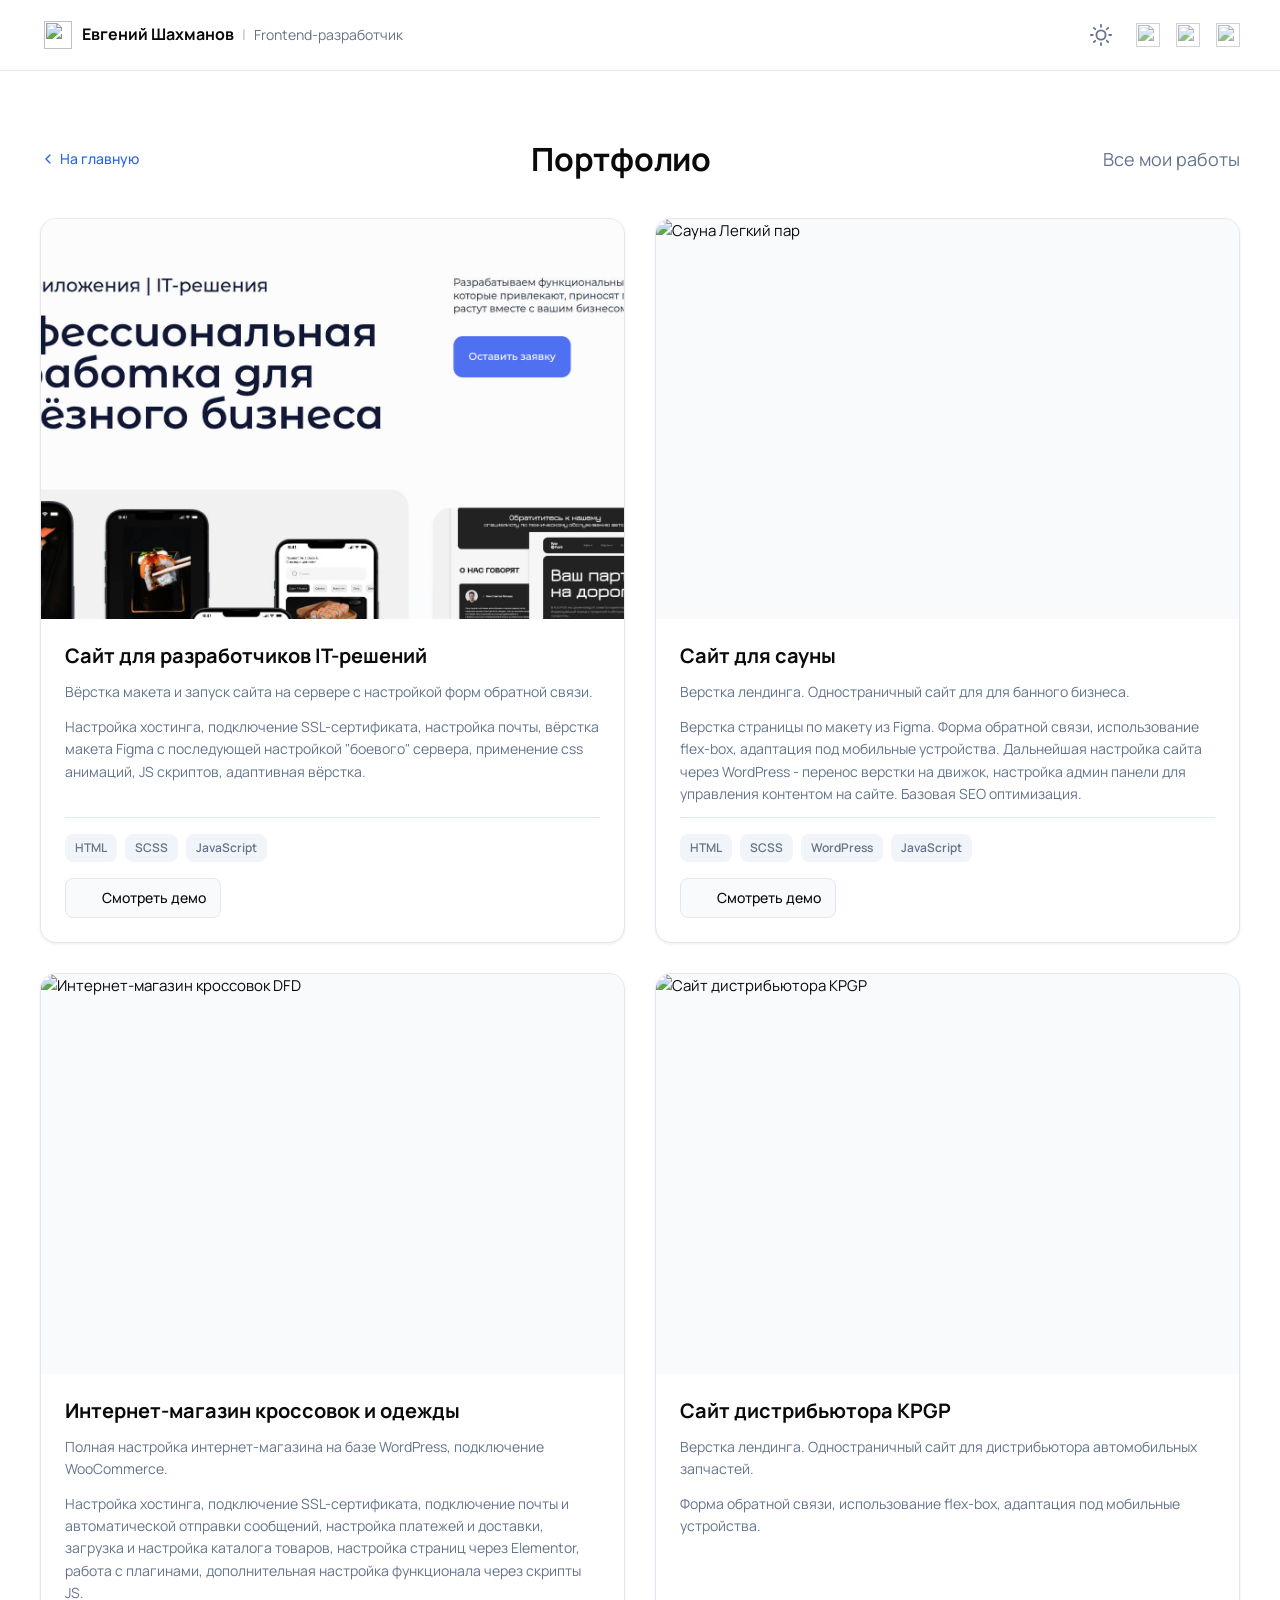
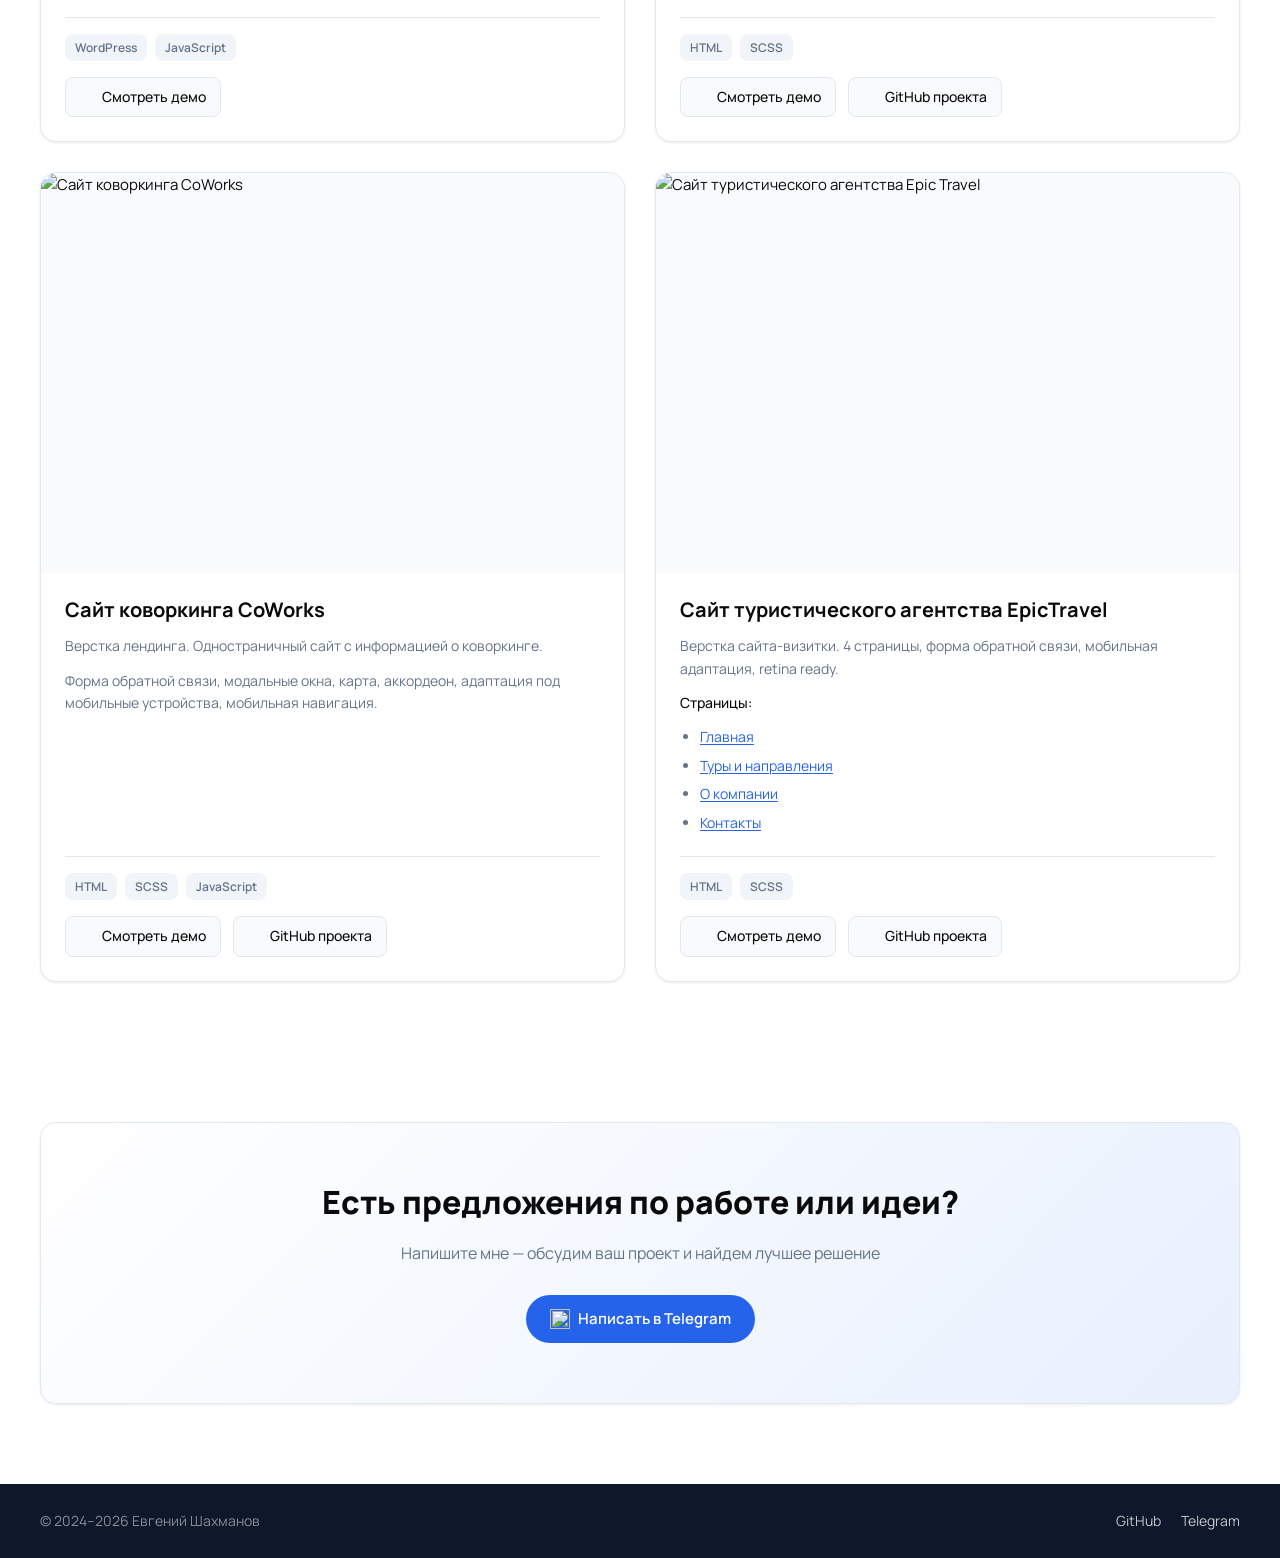
==== commit 403ce7cb: "Добавил новый проект" ====
--- a/demos/index.html
+++ b/demos/index.html
@@ -10,7 +10,7 @@
     <link rel="apple-touch-icon" sizes="180x180" href="../img/favicons/apple-touch-icon.png">
     <meta name="description"
         content="Портфолио frontend-разработчика Евгения Шахманова. Создание сайтов на HTML, CSS, JavaScript и WordPress.">
-    <script>if(localStorage.getItem('theme')==='dark')document.documentElement.setAttribute('data-theme','dark');</script>
+    <script>if (localStorage.getItem('theme') === 'dark') document.documentElement.setAttribute('data-theme', 'dark');</script>
 </head>
 
 <body class="sticky-footer">
@@ -19,18 +19,30 @@
     <header class="header" id="top">
         <div class="container">
             <div class="header-row">
-                <a href="../index.html" class="header__logo">
+                <div class="header__logo">
                     <img src="../img/favicons/favicon.svg" alt="" class="header__icon">
                     <div class="header__text">
                         <span class="header__name">Евгений Шахманов</span>
                         <span class="header__divider">|</span>
                         <span class="header__role">Frontend-разработчик</span>
                     </div>
-                </a>
+                </div>
                 <div class="header__socials">
                     <button class="theme-toggle" id="themeToggle" aria-label="Переключить тему">
-                        <svg class="theme-toggle__sun" viewBox="0 0 24 24" xmlns="http://www.w3.org/2000/svg"><circle cx="12" cy="12" r="5"></circle><line x1="12" y1="1" x2="12" y2="3"></line><line x1="12" y1="21" x2="12" y2="23"></line><line x1="4.22" y1="4.22" x2="5.64" y2="5.64"></line><line x1="18.36" y1="18.36" x2="19.78" y2="19.78"></line><line x1="1" y1="12" x2="3" y2="12"></line><line x1="21" y1="12" x2="23" y2="12"></line><line x1="4.22" y1="19.78" x2="5.64" y2="18.36"></line><line x1="18.36" y1="5.64" x2="19.78" y2="4.22"></line></svg>
-                        <svg class="theme-toggle__moon" viewBox="0 0 24 24" xmlns="http://www.w3.org/2000/svg"><path d="M21 12.79A9 9 0 1 1 11.21 3 7 7 0 0 0 21 12.79z"></path></svg>
+                        <svg class="theme-toggle__sun" viewBox="0 0 24 24" xmlns="http://www.w3.org/2000/svg">
+                            <circle cx="12" cy="12" r="5"></circle>
+                            <line x1="12" y1="1" x2="12" y2="3"></line>
+                            <line x1="12" y1="21" x2="12" y2="23"></line>
+                            <line x1="4.22" y1="4.22" x2="5.64" y2="5.64"></line>
+                            <line x1="18.36" y1="18.36" x2="19.78" y2="19.78"></line>
+                            <line x1="1" y1="12" x2="3" y2="12"></line>
+                            <line x1="21" y1="12" x2="23" y2="12"></line>
+                            <line x1="4.22" y1="19.78" x2="5.64" y2="18.36"></line>
+                            <line x1="18.36" y1="5.64" x2="19.78" y2="4.22"></line>
+                        </svg>
+                        <svg class="theme-toggle__moon" viewBox="0 0 24 24" xmlns="http://www.w3.org/2000/svg">
+                            <path d="M21 12.79A9 9 0 1 1 11.21 3 7 7 0 0 0 21 12.79z"></path>
+                        </svg>
                     </button>
                     <a href="mailto:pudkovee@yandex.ru" target="_blank" aria-label="Email">
                         <img src="../img/icons/email.svg" alt="" class="icon-light">
@@ -65,9 +77,22 @@
             <div class="mobile-menu__header">
                 <span class="mobile-menu__name">Евгений Шахманов</span>
                 <span class="mobile-menu__role">Frontend-разработчик</span>
-                <button class="theme-toggle mobile-menu__theme-toggle" id="themeToggleMobile" aria-label="Переключить тему">
-                    <svg class="theme-toggle__sun" viewBox="0 0 24 24" xmlns="http://www.w3.org/2000/svg"><circle cx="12" cy="12" r="5"></circle><line x1="12" y1="1" x2="12" y2="3"></line><line x1="12" y1="21" x2="12" y2="23"></line><line x1="4.22" y1="4.22" x2="5.64" y2="5.64"></line><line x1="18.36" y1="18.36" x2="19.78" y2="19.78"></line><line x1="1" y1="12" x2="3" y2="12"></line><line x1="21" y1="12" x2="23" y2="12"></line><line x1="4.22" y1="19.78" x2="5.64" y2="18.36"></line><line x1="18.36" y1="5.64" x2="19.78" y2="4.22"></line></svg>
-                    <svg class="theme-toggle__moon" viewBox="0 0 24 24" xmlns="http://www.w3.org/2000/svg"><path d="M21 12.79A9 9 0 1 1 11.21 3 7 7 0 0 0 21 12.79z"></path></svg>
+                <button class="theme-toggle mobile-menu__theme-toggle" id="themeToggleMobile"
+                    aria-label="Переключить тему">
+                    <svg class="theme-toggle__sun" viewBox="0 0 24 24" xmlns="http://www.w3.org/2000/svg">
+                        <circle cx="12" cy="12" r="5"></circle>
+                        <line x1="12" y1="1" x2="12" y2="3"></line>
+                        <line x1="12" y1="21" x2="12" y2="23"></line>
+                        <line x1="4.22" y1="4.22" x2="5.64" y2="5.64"></line>
+                        <line x1="18.36" y1="18.36" x2="19.78" y2="19.78"></line>
+                        <line x1="1" y1="12" x2="3" y2="12"></line>
+                        <line x1="21" y1="12" x2="23" y2="12"></line>
+                        <line x1="4.22" y1="19.78" x2="5.64" y2="18.36"></line>
+                        <line x1="18.36" y1="5.64" x2="19.78" y2="4.22"></line>
+                    </svg>
+                    <svg class="theme-toggle__moon" viewBox="0 0 24 24" xmlns="http://www.w3.org/2000/svg">
+                        <path d="M21 12.79A9 9 0 1 1 11.21 3 7 7 0 0 0 21 12.79z"></path>
+                    </svg>
                     <span class="mobile-menu__theme-label">Светлая тема</span>
                 </button>
             </div>
@@ -105,7 +130,7 @@
         <section class="project-page">
             <div class="container">
                 <div class="project-page__header-row">
-                    <a href="../index.html#portfolio" class="project-page__back">
+                    <a href="../#portfolio" class="project-page__back">
                         <svg viewBox="0 0 24 24" xmlns="http://www.w3.org/2000/svg">
                             <polyline points="15 18 9 12 15 6"></polyline>
                         </svg>
@@ -116,6 +141,33 @@
                 </div>
 
                 <div class="project-page__grid">
+                    <!-- Sauna -->
+                    <div class="project-page__card">
+                        <div class="project-page__img">
+                            <img src="../img/portfolio/appside.jpg" alt="Appside">
+                        </div>
+                        <div class="project-page__content">
+                            <h2 class="project-page__card-title">Сайт для разработчиков IT-решений</h2>
+                            <p class="project-page__card-text">Вёрстка макета и запуск сайта на сервере с настройкой
+                                форм обратной связи.</p>
+                            <p class="project-page__card-text">Настройка хостинга, подключение SSL-сертификата,
+                                настройка почты, вёрстка макета Figma с последующей
+                                настройкой "боевого" сервера, применение css анимаций, JS скриптов, адаптивная вёрстка.
+                            </p>
+                            <div class="project-page__card-tags">
+                                <span class="tag">HTML</span>
+                                <span class="tag">SCSS</span>
+                                <span class="tag">JavaScript</span>
+                            </div>
+                            <div class="project-page__card-btns">
+                                <a href="https://app-side.ru/" target="_blank" class="btn-link">
+                                    <img src="../img/icons/link.svg" alt="">
+                                    Смотреть демо
+                                </a>
+                            </div>
+                        </div>
+                    </div>
+
                     <!-- Sauna -->
                     <div class="project-page__card">
                         <div class="project-page__img">
--- a/css/main.css
+++ b/css/main.css
@@ -1 +1 @@
-@import"https://fonts.googleapis.com/css?family=Manrope:300,400,500,600,700,800";*{padding:0px;margin:0px;border:none}*,*::before,*::after{box-sizing:border-box}a,a:link,a:visited{text-decoration:none}a:hover{text-decoration:none}aside,nav,footer,header,section,main{display:block}h1,h2,h3,h4,h5,h6,p{font-size:inherit;font-weight:inherit}ul,ul li{list-style:none}img{vertical-align:top}img,svg{max-width:100%;height:auto}address{font-style:normal}input,textarea,button,select{font-family:inherit;font-size:inherit;color:inherit;background-color:rgba(0,0,0,0)}input::-ms-clear{display:none}button,input[type=submit]{display:inline-block;box-shadow:none;background-color:rgba(0,0,0,0);background:none;cursor:pointer}input:focus,input:active,button:focus,button:active{outline:none}button::-moz-focus-inner{padding:0;border:0}label{cursor:pointer}legend{display:block}html{scroll-behavior:smooth;overflow-x:hidden}:root{--header-height: 60px;--header-height-mobile: 52px;--font-family: 'Manrope', sans-serif;--color-primary: #0a0a0a;--color-secondary: #64748b;--color-accent: #2563eb;--color-accent-hover: #1d4ed8;--color-bg: #ffffff;--color-bg-alt: #f8fafc;--color-bg-skills: #f1f5f9;--color-bg-cta: #f8fafc;--color-footer: #0f172a;--color-border: #e2e8f0;--color-tags: #64748b;--color-header-bg: rgba(255, 255, 255, 0.95);--color-hero-gradient-from: #e8f0fe;--badge-html: #414141;--badge-css: #39a0ff;--badge-scss: #dd6adf;--badge-js: #ffce20;--badge-wp: #21759b;--radius-sm: 8px;--radius-md: 12px;--radius-lg: 16px;--radius-xl: 24px;--shadow-sm: 0 1px 3px rgba(0, 0, 0, 0.08);--shadow-md: 0 4px 12px rgba(0, 0, 0, 0.08);--shadow-lg: 0 12px 40px rgba(0, 0, 0, 0.12);--shadow-hover: 0 8px 24px rgba(0, 0, 0, 0.12);--transition-fast: 0.15s ease;--transition-base: 0.25s ease;--transition-slow: 0.4s ease}[data-theme=dark]{--color-primary: #f1f5f9;--color-secondary: #94a3b8;--color-accent: #3b82f6;--color-accent-hover: #2563eb;--color-bg: #0f172a;--color-bg-alt: #1e293b;--color-bg-skills: #1e293b;--color-bg-cta: #1e293b;--color-footer: #020617;--color-border: #334155;--color-tags: #94a3b8;--color-header-bg: rgba(15, 23, 42, 0.95);--color-hero-gradient-from: #1e3a5f;--shadow-sm: 0 1px 3px rgba(0, 0, 0, 0.3);--shadow-md: 0 4px 12px rgba(0, 0, 0, 0.3);--shadow-lg: 0 12px 40px rgba(0, 0, 0, 0.4);--shadow-hover: 0 8px 24px rgba(0, 0, 0, 0.4)}body{font-family:var(--font-family);font-size:15px;line-height:1.6;color:var(--color-primary);background-color:var(--color-bg);-webkit-font-smoothing:antialiased;-moz-osx-font-smoothing:grayscale}a,a:link,a:visited{color:var(--color-accent);text-decoration:none;transition:color var(--transition-fast)}a:hover,a:link:hover,a:visited:hover{color:var(--color-accent-hover)}p+p{margin-top:1em}img{max-width:100%;height:auto;display:block}.container{max-width:1230px;padding:0 15px;margin:0 auto}@media(max-width: 1230px){.container{width:768px}}@media(max-width: 788px){.container{width:100%}}@media(max-width: 1230px){.container--tablet-fluid{width:auto}}@media(max-width: 788px){.container--mobile-fluid{width:auto}}html,body{min-height:100vh}.sticky-footer{display:flex;flex-direction:column}.main{padding-top:var(--header-height)}@media(max-width: 788px){.main{padding-top:var(--header-height-mobile)}}.footer{margin-top:auto}.header{padding:16px 0;border-bottom:1px solid var(--color-border);position:fixed;top:0;left:0;right:0;z-index:100;background-color:var(--color-header-bg);backdrop-filter:blur(8px)}@media(max-width: 788px){.header{padding:12px 0;backdrop-filter:none;background-color:var(--color-bg)}}.header-row{display:flex;justify-content:space-between;align-items:center;column-gap:30px}.header__logo{flex-shrink:0;display:flex;align-items:center;gap:10px}@media(max-width: 788px){.header__logo{padding-left:4px}}.header__icon{width:28px;height:28px;flex-shrink:0;display:block;max-width:none;max-height:none;margin-left:4px}.header__text{display:flex;align-items:baseline;gap:8px;opacity:0;transform:translateX(-10px);transition:opacity var(--transition-base),transform var(--transition-base);pointer-events:none;visibility:hidden}.header--scrolled .header__text{opacity:1;visibility:visible;pointer-events:all;transform:translateX(0)}@media(max-width: 788px){.header__text{display:none !important}}.header__name{font-weight:700;font-size:16px;line-height:1;color:var(--color-primary);white-space:nowrap}.header__divider{color:var(--color-primary);font-weight:400;opacity:.3}.header__role{font-size:14px;color:var(--color-secondary);font-weight:400;white-space:nowrap}@media(max-width: 788px){.header__role{font-size:13px}}.header__socials{display:flex;align-items:center;gap:16px;margin-left:auto}.header__socials img{width:24px;height:24px;transition:transform var(--transition-base),opacity var(--transition-fast);opacity:.7}.header__socials img:hover{transform:scale(1.1);opacity:1}@media(max-width: 788px){.header__socials{display:none}}.burger{display:none;flex-direction:column;justify-content:center;align-items:center;gap:5px;width:40px;height:40px;background:rgba(0,0,0,0);border:none;cursor:pointer;padding:8px;border-radius:var(--radius-sm);transition:background-color var(--transition-fast)}.burger:hover{background-color:var(--color-bg-alt)}.burger span{display:block;width:22px;height:2px;background-color:var(--color-primary);border-radius:2px;transition:transform var(--transition-base),opacity var(--transition-base)}.burger.burger--active span:nth-child(1){transform:translateY(7px) rotate(45deg)}.burger.burger--active span:nth-child(2){opacity:0}.burger.burger--active span:nth-child(3){transform:translateY(-7px) rotate(-45deg)}@media(max-width: 788px){.burger{display:flex}}.mobile-menu{position:fixed;inset:0;z-index:999;visibility:hidden;opacity:0;pointer-events:none;transition:visibility var(--transition-base),opacity var(--transition-base)}.mobile-menu.mobile-menu--active{visibility:visible;opacity:1;pointer-events:all}.mobile-menu__backdrop{position:absolute;inset:0;background-color:rgba(0,0,0,.5);backdrop-filter:blur(4px)}.mobile-menu__content{position:absolute;top:0;right:0;width:300px;max-width:85%;height:100%;background-color:var(--color-bg);box-shadow:var(--shadow-lg);padding:20px 24px 24px;display:flex;flex-direction:column;transform:translateX(100%);transition:transform var(--transition-base)}.mobile-menu--active .mobile-menu__content{transform:translateX(0)}.mobile-menu__close{position:absolute;top:16px;right:16px;width:36px;height:36px;display:flex;justify-content:center;align-items:center;background:rgba(0,0,0,0);border:none;cursor:pointer;padding:0}.mobile-menu__close svg{width:22px;height:22px;stroke:var(--color-secondary);stroke-width:2;stroke-linecap:round;transition:stroke var(--transition-fast)}.mobile-menu__close:hover svg{stroke:var(--color-primary)}.mobile-menu__header{display:flex;flex-direction:column;gap:4px;margin-top:36px;margin-bottom:32px;padding-bottom:20px;border-bottom:1px solid var(--color-border)}.mobile-menu__name{font-weight:700;font-size:18px;color:var(--color-primary)}.mobile-menu__role{font-size:14px;color:var(--color-secondary)}.mobile-menu__socials{display:flex;flex-direction:column;gap:4px;margin-bottom:24px}.mobile-menu__link{display:flex;align-items:center;gap:12px;padding:12px 14px;border-radius:var(--radius-sm);color:var(--color-primary);font-size:15px;font-weight:500;transition:background-color var(--transition-fast)}.mobile-menu__link:hover{background-color:var(--color-bg-alt)}.mobile-menu__link img{width:20px;height:20px}.mobile-menu__actions{display:flex;flex-direction:column;gap:10px;margin-bottom:32px}.mobile-menu__actions .btn-blue,.mobile-menu__actions .btn-outline{width:100%;justify-content:center}.mobile-menu__phone{margin-top:auto;text-align:center;padding-top:20px;border-top:1px solid var(--color-border)}.mobile-menu__phone a{font-size:16px;font-weight:600;color:var(--color-primary)}.mobile-resume-btn{padding:10px 20px;font-size:14px}.theme-toggle{width:38px;height:38px;display:flex;justify-content:center;align-items:center;background:rgba(0,0,0,0);border:none;cursor:pointer;border-radius:var(--radius-sm);color:var(--color-secondary);transition:color var(--transition-fast),background-color var(--transition-fast);flex-shrink:0}.theme-toggle svg{width:22px;height:22px;stroke:currentColor;fill:none;stroke-width:2;stroke-linecap:round;stroke-linejoin:round;pointer-events:none}.theme-toggle:hover{color:var(--color-accent);background-color:var(--color-bg-alt)}.theme-toggle:focus{outline:none}.theme-toggle .theme-toggle__moon{display:none}[data-theme=dark] .theme-toggle .theme-toggle__sun{display:none}[data-theme=dark] .theme-toggle .theme-toggle__moon{display:block}.mobile-menu__theme-toggle{width:fit-content;height:auto;padding:10px 14px;gap:10px;margin-top:12px;border-radius:var(--radius-sm);background-color:var(--color-bg-alt);border:1px solid var(--color-border);color:var(--color-primary);font-size:15px;font-weight:500;justify-content:flex-start}.mobile-menu__theme-toggle:focus{outline:none}.mobile-menu__theme-toggle:hover{background-color:var(--color-bg-skills);color:var(--color-accent)}.mobile-menu__theme-label{font-size:15px;font-weight:500}.hero{padding:80px 0 60px;background:linear-gradient(135deg, var(--color-hero-gradient-from) 0%, var(--color-bg) 100%)}@media(max-width: 1230px){.hero{padding:60px 0 40px}}@media(max-width: 788px){.hero{padding:40px 0 30px}}.hero__content{display:flex;flex-direction:column;align-items:center;text-align:center;gap:24px}.hero__avatar{width:220px;height:220px;border-radius:50%;object-fit:cover;border:3px solid var(--color-accent);box-shadow:var(--shadow-md)}.hero__name{font-size:48px;font-weight:800;line-height:1.1;letter-spacing:-0.02em}@media(max-width: 1230px){.hero__name{font-size:40px}}@media(max-width: 788px){.hero__name{font-size:32px}}.hero__role{font-size:24px;font-weight:300;color:var(--color-secondary);line-height:1.4}@media(max-width: 1230px){.hero__role{font-size:20px}}@media(max-width: 788px){.hero__role{font-size:18px}}.hero__tagline{font-size:16px;color:var(--color-secondary);max-width:500px;line-height:1.6;min-height:51.2px;opacity:0;transition:opacity .4s ease}.hero__tagline.typing{opacity:1}@media(max-width: 788px){.hero__tagline{font-size:15px;min-height:72px}}.typing__cursor{display:inline-block;animation:typingBlink .7s step-end infinite;color:var(--color-accent);font-weight:300}@keyframes typingBlink{0%,100%{opacity:1}50%{opacity:0}}.hero__actions{display:flex;flex-wrap:wrap;justify-content:center;gap:16px;margin-top:8px}.hero__content{opacity:0;transform:translateY(20px);animation:heroFadeIn .6s ease forwards}@keyframes heroFadeIn{to{opacity:1;transform:translateY(0)}}.about{padding:60px 0}@media(max-width: 1230px){.about{padding:50px 0}}@media(max-width: 788px){.about{padding:40px 0}}.about__header-row{display:flex;justify-content:space-between;align-items:center;margin-bottom:40px}@media(max-width: 788px){.about__header-row{flex-direction:column;align-items:flex-start;gap:16px;margin-bottom:30px}}.about__title{margin:0}.about__content{display:grid;grid-template-columns:1fr 1fr;gap:30px}@media(max-width: 788px){.about__content{grid-template-columns:1fr;gap:40px}}.about__card{padding:30px;border-radius:var(--radius-md);background-color:var(--color-bg-alt);border:1px solid var(--color-border)}@media(max-width: 1230px){.about__card{padding:24px}}@media(max-width: 788px){.about__card{padding:20px}}.about__card--skills{background-color:var(--color-bg-skills)}.about__subtitle{font-size:18px;font-weight:700;margin-bottom:20px}.about__text{line-height:1.7;color:var(--color-secondary)}.about__text p:last-child{font-size:15px;font-weight:600;color:var(--color-primary);margin-top:16px}.about__text a{font-weight:500}.about__specs{display:flex;flex-wrap:wrap;gap:8px;font-family:var(--font-family);font-weight:600;font-size:13px;color:#fff;margin-bottom:24px;cursor:pointer}.spec__item{padding:6px 12px;border-radius:var(--radius-sm);transition:transform var(--transition-fast)}.spec__item--html{background-color:var(--badge-html);animation:specsWave 3s ease-in-out infinite;animation-delay:0s}.spec__item--css{background-color:var(--badge-css);animation:specsWave 3s ease-in-out infinite;animation-delay:.25s}.spec__item--scss{background-color:var(--badge-scss);animation:specsWave 3s ease-in-out infinite;animation-delay:.5s}.spec__item--js{background-color:var(--badge-js);color:#000;animation:specsWave 3s ease-in-out infinite;animation-delay:.75s}.spec__item--vue{background-color:#42b883;animation:specsWave 3s ease-in-out infinite;animation-delay:1s}.spec__item--wp{background-color:var(--badge-wp);animation:specsWave 3s ease-in-out infinite;animation-delay:1.25s}@keyframes specsWave{0%,8%,100%{transform:translateY(0)}4%{transform:translateY(-2px)}}.about__skills-list{padding-left:0;margin:0;list-style:none;display:flex;flex-direction:column;gap:12px}.about__skills-list li{position:relative;padding-left:20px;line-height:1.6;color:var(--color-secondary)}.about__skills-list li::before{content:"";position:absolute;left:0;top:10px;width:6px;height:6px;background-color:var(--color-accent);border-radius:50%}.portfolio{padding:60px 0;scroll-margin-top:50px}@media(max-width: 1230px){.portfolio{padding:50px 0}}@media(max-width: 788px){.portfolio{padding:40px 0}}.portfolio__header{display:flex;justify-content:space-between;align-items:center;margin-bottom:40px}@media(max-width: 788px){.portfolio__header{flex-direction:column;align-items:flex-start;gap:16px;margin-bottom:30px}}.portfolio__title{margin:0}.portfolio__grid{display:grid;grid-template-columns:repeat(2, 1fr);gap:30px}@media(max-width: 788px){.portfolio__grid{grid-template-columns:1fr;gap:24px}}.portfolio__actions{display:flex;justify-content:center;margin-top:30px}.cta{padding:80px 0}@media(max-width: 1230px){.cta{padding:60px 0}}@media(max-width: 788px){.cta{padding:50px 0}}.cta__wrapper{background:linear-gradient(315deg, var(--color-hero-gradient-from) 0%, var(--color-bg) 100%);border-radius:var(--radius-lg);padding:60px 40px;display:flex;flex-direction:column;align-items:center;justify-content:center;text-align:center;box-shadow:var(--shadow-sm);border:1px solid var(--color-border)}@media(max-width: 788px){.cta__wrapper{padding:40px 24px}}.cta__content{display:flex;flex-direction:column;align-items:center;row-gap:20px}.cta__title{font-weight:800;font-size:32px;color:var(--color-primary);line-height:1.2}@media(max-width: 1230px){.cta__title{font-size:28px}}@media(max-width: 788px){.cta__title{font-size:24px}}.cta__text{font-weight:400;font-size:16px;color:var(--color-secondary);max-width:500px}@media(max-width: 788px){.cta__text{font-size:15px}}.cta__content .btn-blue{margin-top:8px}.cta__content .btn-blue:hover{background-color:var(--color-accent-hover);color:#fff}.tags{font-weight:500;font-size:13px;line-height:1.3;color:var(--color-tags);display:flex;flex-wrap:wrap;gap:6px}.tag{display:inline-block;padding:4px 10px;background-color:var(--color-bg-skills);border-radius:var(--radius-sm);font-size:12px;font-weight:600;color:var(--color-tags)}.footer{padding:30px 0;background-color:var(--color-footer);font-size:14px;line-height:1;color:hsla(0,0%,100%,.5)}@media(max-width: 788px){.footer{padding:20px 0;font-size:13px;text-align:center}}.footer a{color:hsla(0,0%,100%,.75);transition:color var(--transition-fast)}.footer a:hover{color:#fff}.footer__content{display:flex;justify-content:space-between;align-items:center}@media(max-width: 788px){.footer__content{flex-direction:column;gap:12px}}.footer__copyright{margin:0;font-weight:400}.footer__links{display:flex;gap:20px}@media(max-width: 788px){.footer__links{gap:16px}}.certificates{padding:60px 0;background-color:var(--color-bg-alt)}@media(max-width: 1230px){.certificates{padding:50px 0}}@media(max-width: 788px){.certificates{padding:40px 0}}.certificates__header{display:flex;justify-content:space-between;align-items:center;margin-bottom:40px}@media(max-width: 788px){.certificates__header{flex-direction:column;align-items:flex-start;gap:16px;margin-bottom:30px}}.certificates__title{margin:0}.certificates__grid{display:grid;grid-template-columns:repeat(auto-fit, minmax(280px, 1fr));gap:24px}.certificate-card{position:relative;border-radius:var(--radius-md);overflow:hidden;background-color:var(--color-bg);border:1px solid var(--color-border);box-shadow:var(--shadow-sm);transition:transform var(--transition-base),box-shadow var(--transition-base);cursor:pointer;display:block}.certificate-card:hover{transform:translateY(-4px);box-shadow:var(--shadow-hover)}.certificate-card:hover .certificate-card__img img{transform:scale(1.05)}.certificate-card:hover .certificate-card__overlay{opacity:1}.certificate-card__img{position:relative;height:320px;overflow:hidden;background-color:var(--color-bg-alt)}.certificate-card__img img{width:100%;height:100%;object-fit:contain;padding:10px;transition:transform var(--transition-slow)}.certificate-card__overlay{position:absolute;inset:0;background:rgba(0,0,0,.7);opacity:0;transition:opacity var(--transition-base);display:flex;flex-direction:column;justify-content:center;align-items:center;padding:20px;text-align:center;color:#fff}.certificate-card__name{font-size:18px;font-weight:700;margin-bottom:8px}.certificate-card__date{font-size:14px;opacity:.8;margin-bottom:4px}.certificate-card__school{font-size:13px;font-weight:500;opacity:.7}.certificate-card__body{padding:16px 20px}.certificate-card__school-name{font-size:15px;font-weight:600;color:var(--color-primary);margin-bottom:4px}.certificate-card__desc{font-size:13px;color:var(--color-secondary);line-height:1.5}.none{display:none !important}.visually-hidden{clip:rect(0 0 0 0);clip-path:inset(50%);height:1px;overflow:hidden;position:absolute;white-space:nowrap;width:1px}.no-scroll{overflow-y:hidden}.icon-dark{display:none}[data-theme=dark] .icon-light{display:none}[data-theme=dark] .icon-dark{display:block}.animate-on-scroll{opacity:0;transform:translateY(30px);transition:opacity .6s ease,transform .6s ease}.animate-on-scroll.animate-visible{opacity:1;transform:translateY(0)}.mb-1{margin-bottom:1em}.mb-2{margin-bottom:2em}.mb-3{margin-bottom:3em}.mb-4{margin-bottom:4em}.mb-5{margin-bottom:5em}.btn-blue,a.btn-blue{display:inline-flex;align-items:center;justify-content:center;gap:8px;padding:12px 24px;border-radius:var(--radius-xl);background-color:var(--color-accent);font-size:15px;font-weight:600;color:#fff;text-align:center;text-decoration:none;border:none;cursor:pointer;transition:background-color var(--transition-base),transform var(--transition-fast)}.btn-blue:hover,a.btn-blue:hover{background-color:var(--color-accent-hover);color:#fff;transform:translateY(-2px)}.btn-blue:active,a.btn-blue:active{transform:translateY(0)}.btn-blue img,a.btn-blue img{width:20px;height:20px}.btn-link,a.btn-link{display:inline-flex;align-items:center;gap:6px;padding:8px 14px;border-radius:var(--radius-sm);background-color:var(--color-bg-alt);border:1px solid var(--color-border);font-size:14px;font-weight:500;color:var(--color-primary);text-decoration:none;transition:background-color var(--transition-fast),border-color var(--transition-fast)}.btn-link:hover,a.btn-link:hover{background-color:var(--color-bg-skills);border-color:var(--color-accent);color:var(--color-accent)}.btn-link img,a.btn-link img{width:16px;height:16px}.btn-resume,a.btn-resume{display:inline-flex;align-items:center;gap:6px;padding:8px 16px;border-radius:var(--radius-sm);background-color:var(--color-bg);border:1px solid var(--color-border);font-size:14px;font-weight:500;color:var(--color-primary);cursor:pointer;transition:background-color var(--transition-fast),border-color var(--transition-fast)}.btn-resume:hover,a.btn-resume:hover{background-color:var(--color-bg-alt);border-color:var(--color-accent);color:var(--color-accent)}.btn-resume img,a.btn-resume img{width:18px;height:18px}.btn-outline,a.btn-outline{display:inline-flex;align-items:center;justify-content:center;gap:8px;padding:12px 24px;border-radius:var(--radius-xl);background-color:rgba(0,0,0,0);border:2px solid var(--color-accent);font-size:15px;font-weight:600;color:var(--color-accent);text-decoration:none;cursor:pointer;transition:background-color var(--transition-base),color var(--transition-fast)}.btn-outline:hover,a.btn-outline:hover{background-color:var(--color-accent);color:#fff}.btn-outline img,a.btn-outline img{width:20px;height:20px}.title{font-weight:700;font-size:32px;line-height:1.2;letter-spacing:-0.01em}@media(max-width: 788px){.title{font-size:26px}}.section-subtitle{font-size:16px;color:var(--color-secondary);font-weight:400}.project-card{position:relative;border-radius:var(--radius-md);overflow:hidden;background-color:var(--color-bg);border:1px solid var(--color-border);box-shadow:var(--shadow-sm);transition:transform var(--transition-base),box-shadow var(--transition-base);cursor:pointer;display:block;color:inherit;text-decoration:none}.project-card:hover{transform:translateY(-4px);box-shadow:var(--shadow-hover)}.project-card:hover .project-card__img img{transform:scale(1.05)}.project-card:hover .project-card__overlay{opacity:1}.project-card__header{position:relative;overflow:hidden;height:270px;background-color:var(--color-bg-alt)}@media(max-width: 788px){.project-card__header{height:140px}}.project-card__img{width:100%;height:100%;display:flex;justify-content:center;align-items:center;background-color:var(--color-bg-alt)}.project-card__img img{width:100%;height:100%;object-fit:cover;transition:transform var(--transition-slow)}.project-card__overlay{position:absolute;inset:0;background:linear-gradient(to top, rgba(0, 0, 0, 0.6) 0%, transparent 100%);opacity:0;transition:opacity var(--transition-base);display:flex;align-items:flex-end;padding:20px}.project-card__badge{display:inline-block;padding:4px 10px;background-color:hsla(0,0%,100%,.95);border-radius:var(--radius-sm);font-size:12px;font-weight:600;color:var(--color-primary)}.project-card__body{padding:20px}.project-card__title{font-size:18px;font-weight:700;line-height:1.3;margin-bottom:8px;color:var(--color-primary)}.project-card__desc{font-size:14px;color:var(--color-secondary);line-height:1.5;margin-bottom:12px}.project-card__tags{display:flex;flex-wrap:wrap;gap:6px}.project-page{padding:80px 0 60px}@media(max-width: 1230px){.project-page{padding:60px 0 40px}}@media(max-width: 788px){.project-page{padding:40px 0 30px}}.project-page__header-row{display:flex;justify-content:space-between;align-items:center;margin-bottom:40px}@media(max-width: 788px){.project-page__header-row{flex-wrap:wrap;gap:12px;margin-bottom:30px}}.project-page__back{display:inline-flex;align-items:center;gap:4px;font-size:14px;font-weight:500;color:var(--color-secondary);transition:color var(--transition-fast)}.project-page__back svg{width:16px;height:16px;stroke:currentColor;stroke-width:2;stroke-linecap:round;stroke-linejoin:round;fill:none;flex-shrink:0}.project-page__back:hover{color:var(--color-accent)}.project-page__title{margin:0}.project-page__subtitle{font-size:18px;color:var(--color-secondary);margin:0}.project-page__grid{display:grid;grid-template-columns:repeat(2, 1fr);gap:30px;align-items:stretch}@media(max-width: 788px){.project-page__grid{grid-template-columns:1fr;gap:24px}}.project-page__card{background-color:var(--color-bg);border-radius:var(--radius-lg);border:1px solid var(--color-border);overflow:hidden;box-shadow:var(--shadow-sm);transition:box-shadow var(--transition-base);display:flex;flex-direction:column;height:100%}.project-page__card:hover{box-shadow:var(--shadow-hover)}.project-page__img{width:100%;height:400px;overflow:hidden;background-color:var(--color-bg-alt)}.project-page__img img{width:100%;height:100%;object-fit:cover;transition:transform var(--transition-slow)}.project-page__card:hover .project-page__img img{transform:scale(1.05)}.project-page__content{padding:24px;display:flex;flex-direction:column;flex:1}.project-page__card-title{margin:0 0 12px;font-size:20px;font-weight:700;line-height:1.3}@media(max-width: 788px){.project-page__card-title{font-size:18px}}.project-page__card-text{margin:0 0 12px;font-size:14px;line-height:1.6;color:var(--color-secondary)}.project-page__card-pages{margin:0 0 12px;font-size:14px;font-weight:500;color:var(--color-primary)}.project-page__card-list{margin:0 0 16px;padding-left:20px;list-style:disc}.project-page__card-list li{list-style:disc;display:list-item;margin-bottom:6px;font-size:14px;color:var(--color-secondary)}.project-page__card-list li a{color:var(--color-accent);text-decoration:underline;text-underline-offset:2px}.project-page__card-list li a:hover{text-decoration-thickness:2px}.project-page__card-tags{display:flex;flex-wrap:wrap;gap:8px;margin-top:auto;margin-bottom:16px;padding-top:16px;border-top:1px solid var(--color-border)}.project-page__card-btns{display:flex;flex-wrap:wrap;gap:12px}.top-link{position:fixed;right:24px;bottom:80px;z-index:99;display:flex;justify-content:center;align-items:center;width:48px;height:48px;background-color:var(--color-primary);border-radius:var(--radius-md);box-shadow:var(--shadow-md);opacity:0;visibility:hidden;transform:translateY(10px);pointer-events:none;transition:opacity var(--transition-base),transform var(--transition-base),visibility var(--transition-base)}.top-link:hover{transform:translateY(-2px)}[data-theme=dark] .top-link{background-color:var(--color-accent)}.top-link--visible{opacity:1;visibility:visible;transform:translateY(0);pointer-events:all}.top-link svg{width:20px;height:20px;fill:none;stroke:#fff;stroke-width:2;stroke-linecap:round;stroke-linejoin:round}@media(max-width: 788px){.top-link{right:16px;bottom:80px;width:44px;height:44px}}.modal-overlay{position:fixed;inset:0;z-index:1000;background-color:rgba(0,0,0,.6);backdrop-filter:blur(4px);display:flex;justify-content:center;align-items:center;padding:20px;opacity:0;visibility:hidden;transition:opacity var(--transition-base),visibility var(--transition-base)}.modal-overlay.modal-overlay--active{opacity:1;visibility:visible}.modal{position:relative;width:100%;max-width:800px;max-height:90vh;background-color:var(--color-bg);border-radius:var(--radius-lg);overflow-y:auto;box-shadow:var(--shadow-lg);transform:scale(0.95) translateY(20px);transition:transform var(--transition-base)}.modal-overlay--active .modal{transform:scale(1) translateY(0)}.modal::-webkit-scrollbar{width:6px}.modal::-webkit-scrollbar-track{background:rgba(0,0,0,0)}.modal::-webkit-scrollbar-thumb{background-color:var(--color-border);border-radius:var(--radius-sm)}.modal__header{display:flex;justify-content:flex-end;align-items:center;padding:8px 12px;border-bottom:1px solid var(--color-border);flex-shrink:0}.modal__close{width:36px;height:36px;display:flex;justify-content:center;align-items:center;background:rgba(0,0,0,0);border:none;border-radius:var(--radius-sm);cursor:pointer;color:var(--color-secondary);transition:color var(--transition-fast),background-color var(--transition-fast)}.modal__close svg{width:18px;height:18px;stroke:currentColor;stroke-width:2;stroke-linecap:round;fill:none;pointer-events:none}.modal__close:hover{color:var(--color-accent);background-color:var(--color-bg-alt)}.modal__close:focus{outline:none}.modal__img{position:relative;width:100%;height:360px;display:flex;justify-content:center;align-items:center;overflow:hidden;background-color:var(--color-bg-alt)}.modal__img img{width:100%;height:100%;object-fit:cover;display:block}.modal__content{padding:30px 40px 40px}.modal__title{margin-bottom:16px;font-weight:700;font-size:24px;line-height:1.3}.modal__text{margin-bottom:20px;font-size:15px;line-height:1.6;color:var(--color-secondary)}.modal__text a{color:var(--color-accent);text-decoration:underline;text-underline-offset:2px}.modal__text a:hover{text-decoration-thickness:2px}.modal__text p+p{margin-top:1em}.modal__text ul{margin-top:16px;padding-left:20px}.modal__text ul li{color:var(--color-accent);list-style-type:disc;margin-bottom:8px}.modal__text ul li a{color:inherit}.modal__tags{margin-bottom:20px;padding-top:20px;border-top:1px solid var(--color-border)}.modal__btns{display:flex;align-items:center;flex-wrap:wrap;gap:12px}.modal--certificate{max-width:600px}.modal--certificate .modal__img{height:auto;padding:20px}.modal--certificate .modal__img img{box-shadow:none;height:auto}@media(max-width: 1230px){.modal{max-width:700px}.modal__content{padding:24px 30px 30px}}@media(max-width: 788px){.modal-overlay{padding:0;align-items:center}.modal{max-width:calc(100% - 32px);max-height:calc(100vh - 32px);border-radius:var(--radius-md)}.modal__content{padding:20px 24px 28px}.modal__title{font-size:20px}.modal__text{font-size:14px;line-height:1.5}.modal__btns{flex-direction:column;align-items:stretch}.modal__img{height:auto}.modal__img img{height:auto}.modal--certificate .modal__img{padding:10px}}/*# sourceMappingURL=main.css.map */
+@import"https://fonts.googleapis.com/css?family=Manrope:300,400,500,600,700,800";*{padding:0px;margin:0px;border:none}*,*::before,*::after{box-sizing:border-box}a,a:link,a:visited{text-decoration:none}a:hover{text-decoration:none}aside,nav,footer,header,section,main{display:block}h1,h2,h3,h4,h5,h6,p{font-size:inherit;font-weight:inherit}ul,ul li{list-style:none}img{vertical-align:top}img,svg{max-width:100%;height:auto}address{font-style:normal}input,textarea,button,select{font-family:inherit;font-size:inherit;color:inherit;background-color:rgba(0,0,0,0)}input::-ms-clear{display:none}button,input[type=submit]{display:inline-block;box-shadow:none;background-color:rgba(0,0,0,0);background:none;cursor:pointer}input:focus,input:active,button:focus,button:active{outline:none}button::-moz-focus-inner{padding:0;border:0}label{cursor:pointer}legend{display:block}html{scroll-behavior:smooth;overflow-x:hidden}:root{--header-height: 60px;--header-height-mobile: 52px;--font-family: 'Manrope', sans-serif;--color-primary: #0a0a0a;--color-secondary: #64748b;--color-accent: #2563eb;--color-accent-hover: #1d4ed8;--color-bg: #ffffff;--color-bg-alt: #f8fafc;--color-bg-skills: #f1f5f9;--color-bg-cta: #f8fafc;--color-footer: #0f172a;--color-border: #e2e8f0;--color-tags: #64748b;--color-header-bg: rgba(255, 255, 255, 0.95);--color-hero-gradient-from: #e8f0fe;--badge-html: #414141;--badge-css: #39a0ff;--badge-scss: #dd6adf;--badge-js: #ffce20;--badge-wp: #21759b;--radius-sm: 8px;--radius-md: 12px;--radius-lg: 16px;--radius-xl: 24px;--shadow-sm: 0 1px 3px rgba(0, 0, 0, 0.08);--shadow-md: 0 4px 12px rgba(0, 0, 0, 0.08);--shadow-lg: 0 12px 40px rgba(0, 0, 0, 0.12);--shadow-hover: 0 8px 24px rgba(0, 0, 0, 0.12);--transition-fast: 0.15s ease;--transition-base: 0.25s ease;--transition-slow: 0.4s ease}[data-theme=dark]{--color-primary: #f1f5f9;--color-secondary: #94a3b8;--color-accent: #3b82f6;--color-accent-hover: #2563eb;--color-bg: #0f172a;--color-bg-alt: #1e293b;--color-bg-skills: #1e293b;--color-bg-cta: #1e293b;--color-footer: #020617;--color-border: #334155;--color-tags: #94a3b8;--color-header-bg: rgba(15, 23, 42, 0.95);--color-hero-gradient-from: #1e3a5f;--shadow-sm: 0 1px 3px rgba(0, 0, 0, 0.3);--shadow-md: 0 4px 12px rgba(0, 0, 0, 0.3);--shadow-lg: 0 12px 40px rgba(0, 0, 0, 0.4);--shadow-hover: 0 8px 24px rgba(0, 0, 0, 0.4)}body{font-family:var(--font-family);font-size:15px;line-height:1.6;color:var(--color-primary);background-color:var(--color-bg);-webkit-font-smoothing:antialiased;-moz-osx-font-smoothing:grayscale}a,a:link,a:visited{color:var(--color-accent);text-decoration:none;transition:color var(--transition-fast)}a:hover,a:link:hover,a:visited:hover{color:var(--color-accent-hover)}p+p{margin-top:1em}img{max-width:100%;height:auto;display:block}.container{max-width:1230px;padding:0 15px;margin:0 auto}@media(max-width: 1230px){.container{width:768px}}@media(max-width: 788px){.container{width:100%}}@media(max-width: 1230px){.container--tablet-fluid{width:auto}}@media(max-width: 788px){.container--mobile-fluid{width:auto}}html,body{min-height:100vh}.sticky-footer{display:flex;flex-direction:column}.main{padding-top:var(--header-height)}@media(max-width: 788px){.main{padding-top:var(--header-height-mobile)}}.footer{margin-top:auto}.header{padding:16px 0;border-bottom:1px solid var(--color-border);position:fixed;top:0;left:0;right:0;z-index:100;background-color:var(--color-header-bg);backdrop-filter:blur(8px)}@media(max-width: 788px){.header{padding:12px 0;backdrop-filter:none;background-color:var(--color-bg)}}.header-row{display:flex;justify-content:space-between;align-items:center;column-gap:30px}.header__logo{flex-shrink:0;display:flex;align-items:center;gap:10px}@media(max-width: 788px){.header__logo{padding-left:4px}}.header__icon{width:28px;height:28px;flex-shrink:0;display:block;max-width:none;max-height:none;margin-left:4px}.header__text{display:flex;align-items:baseline;gap:8px;opacity:0;transform:translateX(-10px);transition:opacity var(--transition-base),transform var(--transition-base);pointer-events:none;visibility:hidden}.header--scrolled .header__text{opacity:1;visibility:visible;pointer-events:all;transform:translateX(0)}@media(max-width: 788px){.header__text{display:none !important}}.header__name{font-weight:700;font-size:16px;line-height:1;color:var(--color-primary);white-space:nowrap}.header__divider{color:var(--color-primary);font-weight:400;opacity:.3}.header__role{font-size:14px;color:var(--color-secondary);font-weight:400;white-space:nowrap}@media(max-width: 788px){.header__role{font-size:13px}}.header__socials{display:flex;align-items:center;gap:16px;margin-left:auto}.header__socials img{width:24px;height:24px;transition:transform var(--transition-base),opacity var(--transition-fast);opacity:.7}.header__socials img:hover{transform:scale(1.1);opacity:1}@media(max-width: 788px){.header__socials{display:none}}.burger{display:none;flex-direction:column;justify-content:center;align-items:center;gap:5px;width:40px;height:40px;background:rgba(0,0,0,0);border:none;cursor:pointer;padding:8px;border-radius:var(--radius-sm);transition:background-color var(--transition-fast)}.burger:hover{background-color:var(--color-bg-alt)}.burger span{display:block;width:22px;height:2px;background-color:var(--color-primary);border-radius:2px;transition:transform var(--transition-base),opacity var(--transition-base)}.burger.burger--active span:nth-child(1){transform:translateY(7px) rotate(45deg)}.burger.burger--active span:nth-child(2){opacity:0}.burger.burger--active span:nth-child(3){transform:translateY(-7px) rotate(-45deg)}@media(max-width: 788px){.burger{display:flex}}.mobile-menu{position:fixed;inset:0;z-index:999;visibility:hidden;opacity:0;pointer-events:none;transition:visibility var(--transition-base),opacity var(--transition-base)}.mobile-menu.mobile-menu--active{visibility:visible;opacity:1;pointer-events:all}.mobile-menu__backdrop{position:absolute;inset:0;background-color:rgba(0,0,0,.5);backdrop-filter:blur(4px)}.mobile-menu__content{position:absolute;top:0;right:0;width:300px;max-width:85%;height:100%;background-color:var(--color-bg);box-shadow:var(--shadow-lg);padding:20px 24px 24px;display:flex;flex-direction:column;transform:translateX(100%);transition:transform var(--transition-base)}.mobile-menu--active .mobile-menu__content{transform:translateX(0)}.mobile-menu__close{position:absolute;top:16px;right:16px;width:36px;height:36px;display:flex;justify-content:center;align-items:center;background:rgba(0,0,0,0);border:none;cursor:pointer;padding:0}.mobile-menu__close svg{width:22px;height:22px;stroke:var(--color-secondary);stroke-width:2;stroke-linecap:round;transition:stroke var(--transition-fast)}.mobile-menu__close:hover svg{stroke:var(--color-primary)}.mobile-menu__header{display:flex;flex-direction:column;gap:4px;margin-top:36px;margin-bottom:32px;padding-bottom:20px;border-bottom:1px solid var(--color-border)}.mobile-menu__name{font-weight:700;font-size:18px;color:var(--color-primary)}.mobile-menu__role{font-size:14px;color:var(--color-secondary)}.mobile-menu__socials{display:flex;flex-direction:column;gap:4px;margin-bottom:24px}.mobile-menu__link{display:flex;align-items:center;gap:12px;padding:12px 14px;border-radius:var(--radius-sm);color:var(--color-primary);font-size:15px;font-weight:500;transition:background-color var(--transition-fast)}.mobile-menu__link:hover{background-color:var(--color-bg-alt)}.mobile-menu__link img{width:20px;height:20px}.mobile-menu__actions{display:flex;flex-direction:column;gap:10px;margin-bottom:32px}.mobile-menu__actions .btn-blue,.mobile-menu__actions .btn-outline{width:100%;justify-content:center}.mobile-menu__phone{margin-top:auto;text-align:center;padding-top:20px;border-top:1px solid var(--color-border)}.mobile-menu__phone a{font-size:16px;font-weight:600;color:var(--color-primary)}.mobile-resume-btn{padding:10px 20px;font-size:14px}.theme-toggle{width:38px;height:38px;display:flex;justify-content:center;align-items:center;background:rgba(0,0,0,0);border:none;cursor:pointer;border-radius:var(--radius-sm);color:var(--color-secondary);transition:color var(--transition-fast),background-color var(--transition-fast);flex-shrink:0}.theme-toggle svg{width:22px;height:22px;stroke:currentColor;fill:none;stroke-width:2;stroke-linecap:round;stroke-linejoin:round;pointer-events:none}.theme-toggle:hover{color:var(--color-accent);background-color:var(--color-bg-alt)}.theme-toggle:focus{outline:none}.theme-toggle .theme-toggle__moon{display:none}[data-theme=dark] .theme-toggle .theme-toggle__sun{display:none}[data-theme=dark] .theme-toggle .theme-toggle__moon{display:block}.mobile-menu__theme-toggle{width:fit-content;height:auto;padding:10px 14px;gap:10px;margin-top:12px;border-radius:var(--radius-sm);background-color:var(--color-bg-alt);border:1px solid var(--color-border);color:var(--color-primary);font-size:15px;font-weight:500;justify-content:flex-start}.mobile-menu__theme-toggle:focus{outline:none}.mobile-menu__theme-toggle:hover{background-color:var(--color-bg-skills);color:var(--color-accent)}.mobile-menu__theme-label{font-size:15px;font-weight:500}.hero{padding:80px 0 60px;background:linear-gradient(135deg, var(--color-hero-gradient-from) 0%, var(--color-bg) 100%)}@media(max-width: 1230px){.hero{padding:60px 0 40px}}@media(max-width: 788px){.hero{padding:40px 0 30px}}.hero__content{display:flex;flex-direction:column;align-items:center;text-align:center;gap:24px}.hero__avatar{width:220px;height:220px;border-radius:50%;object-fit:cover;border:3px solid var(--color-accent);box-shadow:var(--shadow-md)}.hero__name{font-size:48px;font-weight:800;line-height:1.1;letter-spacing:-0.02em}@media(max-width: 1230px){.hero__name{font-size:40px}}@media(max-width: 788px){.hero__name{font-size:32px}}.hero__role{font-size:24px;font-weight:300;color:var(--color-secondary);line-height:1.4}@media(max-width: 1230px){.hero__role{font-size:20px}}@media(max-width: 788px){.hero__role{font-size:18px}}.hero__tagline{font-size:16px;color:var(--color-secondary);max-width:500px;line-height:1.6;min-height:51.2px;opacity:0;transition:opacity .4s ease}.hero__tagline.typing{opacity:1}@media(max-width: 788px){.hero__tagline{font-size:15px;min-height:72px}}.typing__cursor{display:inline-block;animation:typingBlink .7s step-end infinite;color:var(--color-accent);font-weight:300}@keyframes typingBlink{0%,100%{opacity:1}50%{opacity:0}}.hero__actions{display:flex;flex-wrap:wrap;justify-content:center;gap:16px;margin-top:8px}.hero__content{opacity:0;transform:translateY(20px);animation:heroFadeIn .6s ease forwards}@keyframes heroFadeIn{to{opacity:1;transform:translateY(0)}}.about{padding:60px 0}@media(max-width: 1230px){.about{padding:50px 0}}@media(max-width: 788px){.about{padding:40px 0}}.about__header-row{display:flex;justify-content:space-between;align-items:center;margin-bottom:40px}@media(max-width: 788px){.about__header-row{flex-direction:column;align-items:flex-start;gap:16px;margin-bottom:30px}}.about__title{margin:0}.about__content{display:grid;grid-template-columns:1fr 1fr;gap:30px}@media(max-width: 788px){.about__content{grid-template-columns:1fr;gap:40px}}.about__card{padding:30px;border-radius:var(--radius-md);background-color:var(--color-bg-alt);border:1px solid var(--color-border)}@media(max-width: 1230px){.about__card{padding:24px}}@media(max-width: 788px){.about__card{padding:20px}}.about__card--skills{background-color:var(--color-bg-skills)}.about__subtitle{font-size:18px;font-weight:700;margin-bottom:20px}.about__text{line-height:1.7;color:var(--color-secondary)}.about__text p:last-child{font-size:15px;font-weight:600;color:var(--color-primary);margin-top:16px}.about__text a{font-weight:500}.about__specs{display:flex;flex-wrap:wrap;gap:8px;font-family:var(--font-family);font-weight:600;font-size:13px;color:#fff;margin-bottom:24px;cursor:pointer}.spec__item{padding:6px 12px;border-radius:var(--radius-sm);transition:transform var(--transition-fast)}.spec__item--html{background-color:var(--badge-html);animation:specsWave 3s ease-in-out infinite;animation-delay:0s}.spec__item--css{background-color:var(--badge-css);animation:specsWave 3s ease-in-out infinite;animation-delay:.25s}.spec__item--scss{background-color:var(--badge-scss);animation:specsWave 3s ease-in-out infinite;animation-delay:.5s}.spec__item--js{background-color:var(--badge-js);color:#000;animation:specsWave 3s ease-in-out infinite;animation-delay:.75s}.spec__item--vue{background-color:#42b883;animation:specsWave 3s ease-in-out infinite;animation-delay:1s}.spec__item--wp{background-color:var(--badge-wp);animation:specsWave 3s ease-in-out infinite;animation-delay:1.25s}@keyframes specsWave{0%,8%,100%{transform:translateY(0)}4%{transform:translateY(-2px)}}.about__skills-list{padding-left:0;margin:0;list-style:none;display:flex;flex-direction:column;gap:12px}.about__skills-list li{position:relative;padding-left:20px;line-height:1.6;color:var(--color-secondary)}.about__skills-list li::before{content:"";position:absolute;left:0;top:10px;width:6px;height:6px;background-color:var(--color-accent);border-radius:50%}.portfolio{padding:60px 0;scroll-margin-top:50px}@media(max-width: 1230px){.portfolio{padding:50px 0}}@media(max-width: 788px){.portfolio{padding:40px 0}}.portfolio__header{display:flex;justify-content:space-between;align-items:center;margin-bottom:40px}@media(max-width: 788px){.portfolio__header{flex-direction:column;align-items:flex-start;gap:16px;margin-bottom:30px}}.portfolio__title{margin:0}.portfolio__grid{display:grid;grid-template-columns:repeat(2, 1fr);gap:30px}@media(max-width: 788px){.portfolio__grid{grid-template-columns:1fr;gap:24px}}.portfolio__actions{display:flex;justify-content:center;margin-top:30px}.cta{padding:80px 0}@media(max-width: 1230px){.cta{padding:60px 0}}@media(max-width: 788px){.cta{padding:50px 0}}.cta__wrapper{background:linear-gradient(315deg, var(--color-hero-gradient-from) 0%, var(--color-bg) 100%);border-radius:var(--radius-lg);padding:60px 40px;display:flex;flex-direction:column;align-items:center;justify-content:center;text-align:center;box-shadow:var(--shadow-sm);border:1px solid var(--color-border);position:relative;overflow:hidden}.cta__wrapper::after{content:"";position:absolute;inset:0;background:radial-gradient(150px circle at var(--mouse-x, 50%) var(--mouse-y, 50%), rgba(37, 99, 235, 0.4) 0%, transparent 70%);opacity:0;transition:opacity var(--transition-base);pointer-events:none;border-radius:inherit}.cta__wrapper:hover::after{opacity:1}@media(max-width: 788px){.cta__wrapper{padding:40px 24px}}.cta__content{display:flex;flex-direction:column;align-items:center;row-gap:20px}.cta__title{font-weight:800;font-size:32px;color:var(--color-primary);line-height:1.2}@media(max-width: 1230px){.cta__title{font-size:28px}}@media(max-width: 788px){.cta__title{font-size:24px}}.cta__text{font-weight:400;font-size:16px;color:var(--color-secondary);max-width:500px}@media(max-width: 788px){.cta__text{font-size:15px}}.cta__content .btn-blue{margin-top:8px}.cta__content .btn-blue:hover{background-color:var(--color-accent-hover);color:#fff}.tags{font-weight:500;font-size:13px;line-height:1.3;color:var(--color-tags);display:flex;flex-wrap:wrap;gap:6px}.tag{display:inline-block;padding:4px 10px;background-color:var(--color-bg-skills);border-radius:var(--radius-sm);font-size:12px;font-weight:600;color:var(--color-tags)}.footer{padding:30px 0;background-color:var(--color-footer);font-size:14px;line-height:1;color:hsla(0,0%,100%,.5)}@media(max-width: 788px){.footer{padding:20px 0;font-size:13px;text-align:center}}.footer a{color:hsla(0,0%,100%,.75);transition:color var(--transition-fast)}.footer a:hover{color:#fff}.footer__content{display:flex;justify-content:space-between;align-items:center}@media(max-width: 788px){.footer__content{flex-direction:column;gap:12px}}.footer__copyright{margin:0;font-weight:400}.footer__links{display:flex;gap:20px}@media(max-width: 788px){.footer__links{gap:16px}}.certificates{padding:60px 0;background-color:var(--color-bg-alt)}@media(max-width: 1230px){.certificates{padding:50px 0}}@media(max-width: 788px){.certificates{padding:40px 0}}.certificates__header{display:flex;justify-content:space-between;align-items:center;margin-bottom:40px}@media(max-width: 788px){.certificates__header{flex-direction:column;align-items:flex-start;gap:16px;margin-bottom:30px}}.certificates__title{margin:0}.certificates__grid{display:grid;grid-template-columns:repeat(auto-fit, minmax(280px, 1fr));gap:24px}.certificate-card{position:relative;border-radius:var(--radius-md);overflow:hidden;background-color:var(--color-bg);border:1px solid var(--color-border);box-shadow:var(--shadow-sm);transition:transform var(--transition-base),box-shadow var(--transition-base);cursor:pointer;display:block}.certificate-card:hover{transform:translateY(-4px);box-shadow:var(--shadow-hover)}.certificate-card:hover .certificate-card__img img{transform:scale(1.05)}.certificate-card:hover .certificate-card__overlay{opacity:1}.certificate-card__img{position:relative;height:320px;overflow:hidden;background-color:var(--color-bg-alt)}.certificate-card__img img{width:100%;height:100%;object-fit:contain;padding:10px;transition:transform var(--transition-slow)}.certificate-card__overlay{position:absolute;inset:0;background:rgba(0,0,0,.7);opacity:0;transition:opacity var(--transition-base);display:flex;flex-direction:column;justify-content:center;align-items:center;padding:20px;text-align:center;color:#fff}.certificate-card__name{font-size:18px;font-weight:700;margin-bottom:8px}.certificate-card__date{font-size:14px;opacity:.8;margin-bottom:4px}.certificate-card__school{font-size:13px;font-weight:500;opacity:.7}.certificate-card__body{padding:16px 20px}.certificate-card__school-name{font-size:15px;font-weight:600;color:var(--color-primary);margin-bottom:4px}.certificate-card__desc{font-size:13px;color:var(--color-secondary);line-height:1.5}.none{display:none !important}.visually-hidden{clip:rect(0 0 0 0);clip-path:inset(50%);height:1px;overflow:hidden;position:absolute;white-space:nowrap;width:1px}.no-scroll{overflow-y:hidden}.icon-dark{display:none}[data-theme=dark] .icon-light{display:none}[data-theme=dark] .icon-dark{display:block}.animate-on-scroll{opacity:0;transform:translateY(30px);transition:opacity .6s ease,transform .6s ease}.animate-on-scroll.animate-visible{opacity:1;transform:translateY(0)}.mb-1{margin-bottom:1em}.mb-2{margin-bottom:2em}.mb-3{margin-bottom:3em}.mb-4{margin-bottom:4em}.mb-5{margin-bottom:5em}.btn-blue,a.btn-blue{display:inline-flex;align-items:center;justify-content:center;gap:8px;padding:12px 24px;border-radius:var(--radius-xl);background-color:var(--color-accent);font-size:15px;font-weight:600;color:#fff;text-align:center;text-decoration:none;border:none;cursor:pointer;transition:background-color var(--transition-base),transform var(--transition-fast)}.btn-blue:hover,a.btn-blue:hover{background-color:var(--color-accent-hover);color:#fff;transform:translateY(-2px)}.btn-blue:active,a.btn-blue:active{transform:translateY(0)}.btn-blue img,a.btn-blue img{width:20px;height:20px}.btn-link,a.btn-link{display:inline-flex;align-items:center;gap:6px;padding:8px 14px;border-radius:var(--radius-sm);background-color:var(--color-bg-alt);border:1px solid var(--color-border);font-size:14px;font-weight:500;color:var(--color-primary);text-decoration:none;transition:background-color var(--transition-fast),border-color var(--transition-fast)}.btn-link:hover,a.btn-link:hover{background-color:var(--color-bg-skills);border-color:var(--color-accent);color:var(--color-accent)}.btn-link img,a.btn-link img{width:16px;height:16px}.btn-resume,a.btn-resume{display:inline-flex;align-items:center;gap:6px;padding:8px 16px;border-radius:var(--radius-sm);background-color:var(--color-bg);border:1px solid var(--color-border);font-size:14px;font-weight:500;color:var(--color-primary);cursor:pointer;transition:background-color var(--transition-fast),border-color var(--transition-fast)}.btn-resume:hover,a.btn-resume:hover{background-color:var(--color-bg-alt);border-color:var(--color-accent);color:var(--color-accent)}.btn-resume img,a.btn-resume img{width:18px;height:18px}.btn-outline,a.btn-outline{display:inline-flex;align-items:center;justify-content:center;gap:8px;padding:12px 24px;border-radius:var(--radius-xl);background-color:rgba(0,0,0,0);border:2px solid var(--color-accent);font-size:15px;font-weight:600;color:var(--color-accent);text-decoration:none;cursor:pointer;transition:background-color var(--transition-base),color var(--transition-fast)}.btn-outline:hover,a.btn-outline:hover{background-color:var(--color-accent);color:#fff}.btn-outline img,a.btn-outline img{width:20px;height:20px}.title{font-weight:700;font-size:32px;line-height:1.2;letter-spacing:-0.01em}@media(max-width: 788px){.title{font-size:26px}}.section-subtitle{font-size:16px;color:var(--color-secondary);font-weight:400}.project-card{position:relative;border-radius:var(--radius-md);overflow:hidden;background-color:var(--color-bg);border:1px solid var(--color-border);box-shadow:var(--shadow-sm);transition:transform var(--transition-base),box-shadow var(--transition-base);cursor:pointer;display:block;color:inherit;text-decoration:none}.project-card:hover{transform:translateY(-4px);box-shadow:var(--shadow-hover)}.project-card:hover .project-card__img img{transform:scale(1.05)}.project-card:hover .project-card__overlay{opacity:1}.project-card__header{position:relative;overflow:hidden;height:270px;background-color:var(--color-bg-alt)}@media(max-width: 788px){.project-card__header{height:140px}}.project-card__img{width:100%;height:100%;display:flex;justify-content:center;align-items:center;background-color:var(--color-bg-alt)}.project-card__img img{width:100%;height:100%;object-fit:cover;transition:transform var(--transition-slow)}.project-card__overlay{position:absolute;inset:0;background:linear-gradient(to top, rgba(0, 0, 0, 0.6) 0%, transparent 100%);opacity:0;transition:opacity var(--transition-base);display:flex;align-items:flex-end;padding:20px}.project-card__badge{display:inline-block;padding:4px 10px;background-color:hsla(0,0%,100%,.95);border-radius:var(--radius-sm);font-size:12px;font-weight:600;color:var(--color-primary)}[data-theme=dark] .project-card__badge{color:#0a0a0a}.project-card__body{padding:20px}.project-card__title{font-size:18px;font-weight:700;line-height:1.3;margin-bottom:8px;color:var(--color-primary)}.project-card__desc{font-size:14px;color:var(--color-secondary);line-height:1.5;margin-bottom:12px}.project-card__tags{display:flex;flex-wrap:wrap;gap:6px}.project-page{padding:80px 0 60px}@media(max-width: 1230px){.project-page{padding:60px 0 40px}}@media(max-width: 788px){.project-page{padding:40px 0 30px}}.project-page__header-row{display:flex;justify-content:space-between;align-items:center;margin-bottom:40px}@media(max-width: 788px){.project-page__header-row{flex-wrap:wrap;gap:12px;margin-bottom:30px}}.project-page__back{display:inline-flex;align-items:center;gap:4px;font-size:14px;font-weight:500;color:var(--color-secondary);transition:color var(--transition-fast)}.project-page__back svg{width:16px;height:16px;stroke:currentColor;stroke-width:2;stroke-linecap:round;stroke-linejoin:round;fill:none;flex-shrink:0}.project-page__back:hover{color:var(--color-accent)}.project-page__title{margin:0}.project-page__subtitle{font-size:18px;color:var(--color-secondary);margin:0}.project-page__grid{display:grid;grid-template-columns:repeat(2, 1fr);gap:30px;align-items:stretch}@media(max-width: 788px){.project-page__grid{grid-template-columns:1fr;gap:24px}}.project-page__card{background-color:var(--color-bg);border-radius:var(--radius-lg);border:1px solid var(--color-border);overflow:hidden;box-shadow:var(--shadow-sm);transition:box-shadow var(--transition-base);display:flex;flex-direction:column;height:100%}.project-page__card:hover{box-shadow:var(--shadow-hover)}.project-page__img{width:100%;height:400px;overflow:hidden;background-color:var(--color-bg-alt)}.project-page__img img{width:100%;height:100%;object-fit:cover;transition:transform var(--transition-slow)}.project-page__card:hover .project-page__img img{transform:scale(1.05)}.project-page__content{padding:24px;display:flex;flex-direction:column;flex:1}.project-page__card-title{margin:0 0 12px;font-size:20px;font-weight:700;line-height:1.3}@media(max-width: 788px){.project-page__card-title{font-size:18px}}.project-page__card-text{margin:0 0 12px;font-size:14px;line-height:1.6;color:var(--color-secondary)}.project-page__card-pages{margin:0 0 12px;font-size:14px;font-weight:500;color:var(--color-primary)}.project-page__card-list{margin:0 0 16px;padding-left:20px;list-style:disc}.project-page__card-list li{list-style:disc;display:list-item;margin-bottom:6px;font-size:14px;color:var(--color-secondary)}.project-page__card-list li a{color:var(--color-accent);text-decoration:underline;text-underline-offset:2px}.project-page__card-list li a:hover{text-decoration-thickness:2px}.project-page__card-tags{display:flex;flex-wrap:wrap;gap:8px;margin-top:auto;margin-bottom:16px;padding-top:16px;border-top:1px solid var(--color-border)}.project-page__card-btns{display:flex;flex-wrap:wrap;gap:12px}.top-link{position:fixed;right:24px;bottom:80px;z-index:99;display:flex;justify-content:center;align-items:center;width:48px;height:48px;background-color:var(--color-primary);border-radius:var(--radius-md);box-shadow:var(--shadow-md);opacity:0;visibility:hidden;transform:translateY(10px);pointer-events:none;transition:opacity var(--transition-base),transform var(--transition-base),visibility var(--transition-base)}.top-link:hover{transform:translateY(-2px)}[data-theme=dark] .top-link{background-color:var(--color-accent)}.top-link--visible{opacity:1;visibility:visible;transform:translateY(0);pointer-events:all}.top-link svg{width:20px;height:20px;fill:none;stroke:#fff;stroke-width:2;stroke-linecap:round;stroke-linejoin:round}@media(max-width: 788px){.top-link{right:16px;bottom:80px;width:44px;height:44px}}.modal-overlay{position:fixed;inset:0;z-index:1000;background-color:rgba(0,0,0,.6);backdrop-filter:blur(4px);display:flex;justify-content:center;align-items:center;padding:20px;opacity:0;visibility:hidden;transition:opacity var(--transition-base),visibility var(--transition-base)}.modal-overlay.modal-overlay--active{opacity:1;visibility:visible}.modal{position:relative;width:100%;max-width:800px;max-height:90vh;background-color:var(--color-bg);border-radius:var(--radius-lg);overflow-y:auto;box-shadow:var(--shadow-lg);transform:scale(0.95) translateY(20px);transition:transform var(--transition-base)}.modal-overlay--active .modal{transform:scale(1) translateY(0)}.modal::-webkit-scrollbar{width:6px}.modal::-webkit-scrollbar-track{background:rgba(0,0,0,0)}.modal::-webkit-scrollbar-thumb{background-color:var(--color-border);border-radius:var(--radius-sm)}.modal__header{display:flex;justify-content:flex-end;align-items:center;padding:8px 12px;border-bottom:1px solid var(--color-border);flex-shrink:0}.modal__close{width:36px;height:36px;display:flex;justify-content:center;align-items:center;background:rgba(0,0,0,0);border:none;border-radius:var(--radius-sm);cursor:pointer;color:var(--color-secondary);transition:color var(--transition-fast),background-color var(--transition-fast)}.modal__close svg{width:18px;height:18px;stroke:currentColor;stroke-width:2;stroke-linecap:round;fill:none;pointer-events:none}.modal__close:hover{color:var(--color-accent);background-color:var(--color-bg-alt)}.modal__close:focus{outline:none}.modal__img{position:relative;width:100%;height:360px;display:flex;justify-content:center;align-items:center;overflow:hidden;background-color:var(--color-bg-alt)}.modal__img img{width:100%;height:100%;object-fit:cover;display:block}.modal__content{padding:30px 40px 40px}.modal__title{margin-bottom:16px;font-weight:700;font-size:24px;line-height:1.3}.modal__text{margin-bottom:20px;font-size:15px;line-height:1.6;color:var(--color-secondary)}.modal__text a{color:var(--color-accent);text-decoration:underline;text-underline-offset:2px}.modal__text a:hover{text-decoration-thickness:2px}.modal__text p+p{margin-top:1em}.modal__text ul{margin-top:16px;padding-left:20px}.modal__text ul li{color:var(--color-accent);list-style-type:disc;margin-bottom:8px}.modal__text ul li a{color:inherit}.modal__tags{margin-bottom:20px;padding-top:20px;border-top:1px solid var(--color-border)}.modal__btns{display:flex;align-items:center;flex-wrap:wrap;gap:12px}.modal--certificate{max-width:600px}.modal--certificate .modal__img{height:auto;padding:20px}.modal--certificate .modal__img img{box-shadow:none;height:auto}@media(max-width: 1230px){.modal{max-width:700px}.modal__content{padding:24px 30px 30px}}@media(max-width: 788px){.modal-overlay{padding:0;align-items:center}.modal{max-width:calc(100% - 32px);max-height:calc(100vh - 32px);border-radius:var(--radius-md)}.modal__content{padding:20px 24px 28px}.modal__title{font-size:20px}.modal__text{font-size:14px;line-height:1.5}.modal__btns{flex-direction:column;align-items:stretch}.modal__img{height:auto}.modal__img img{height:auto}.modal--certificate .modal__img{padding:10px}}/*# sourceMappingURL=main.css.map */
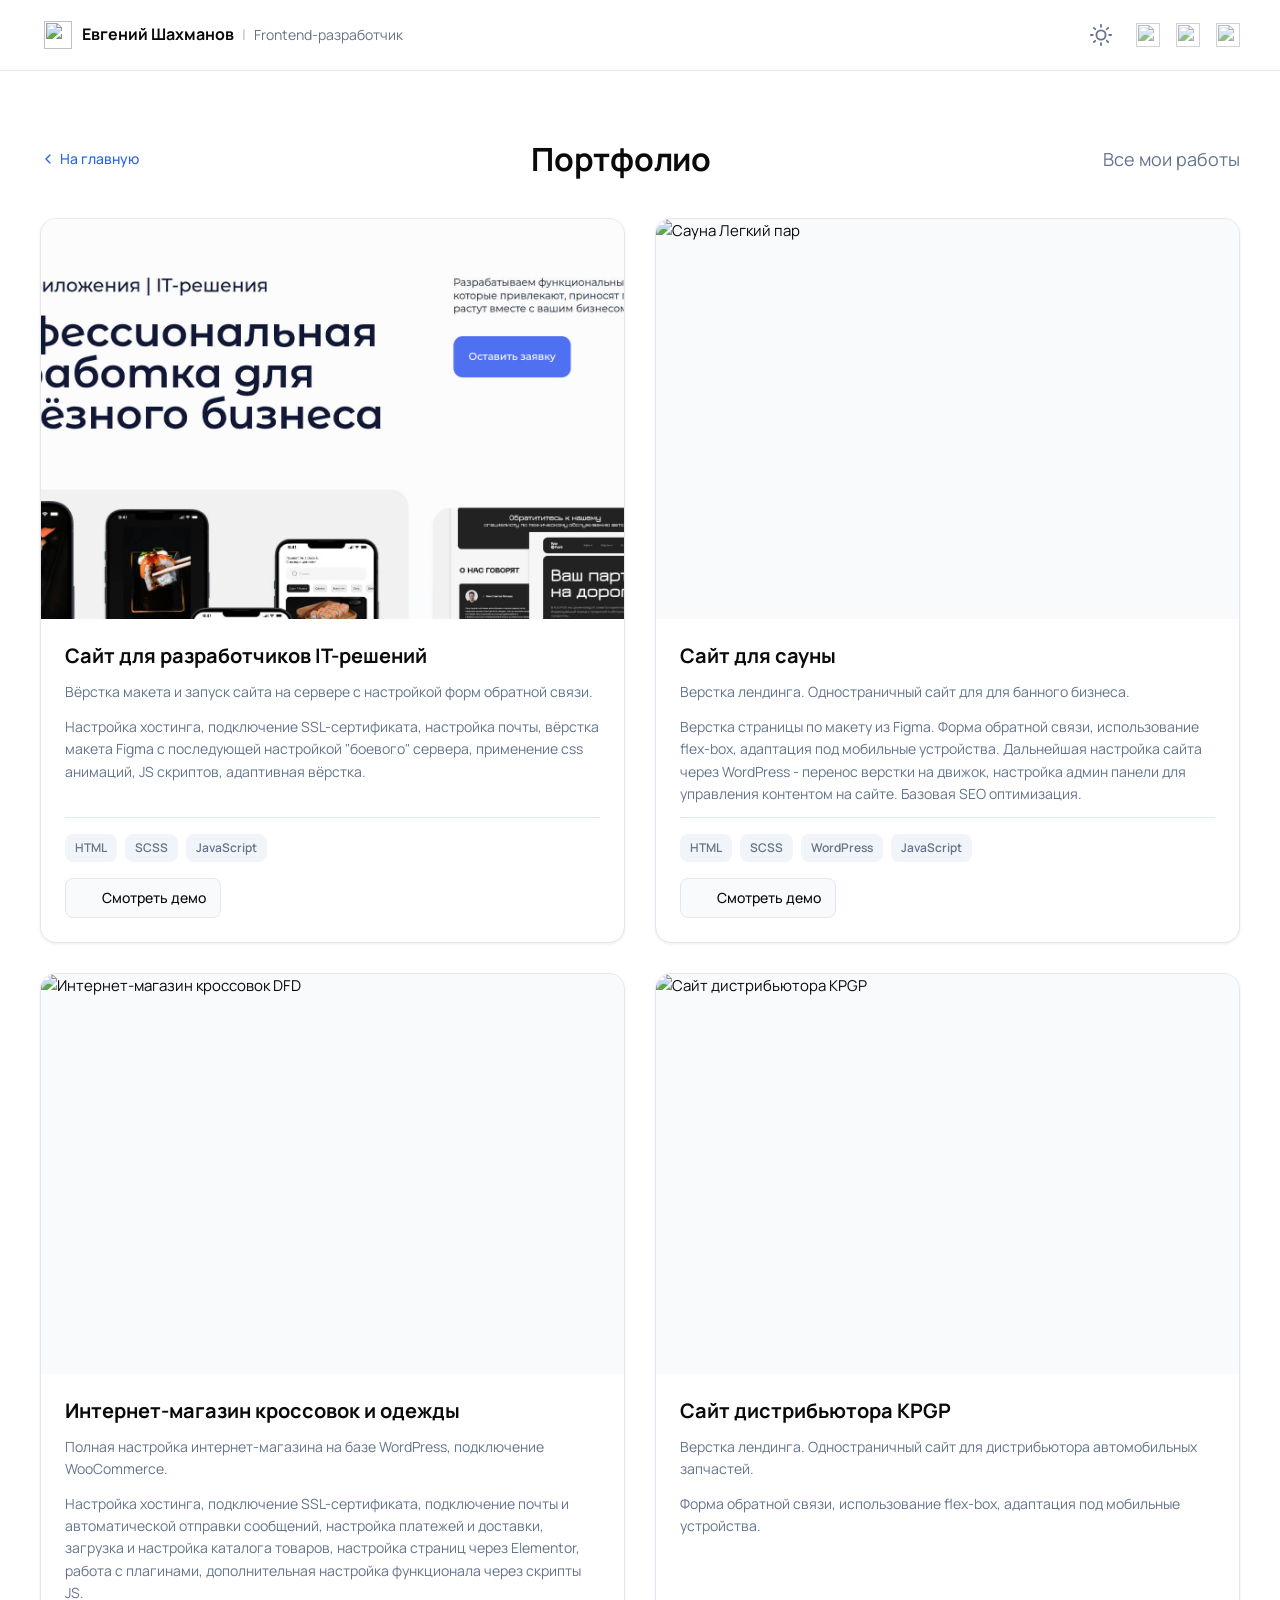
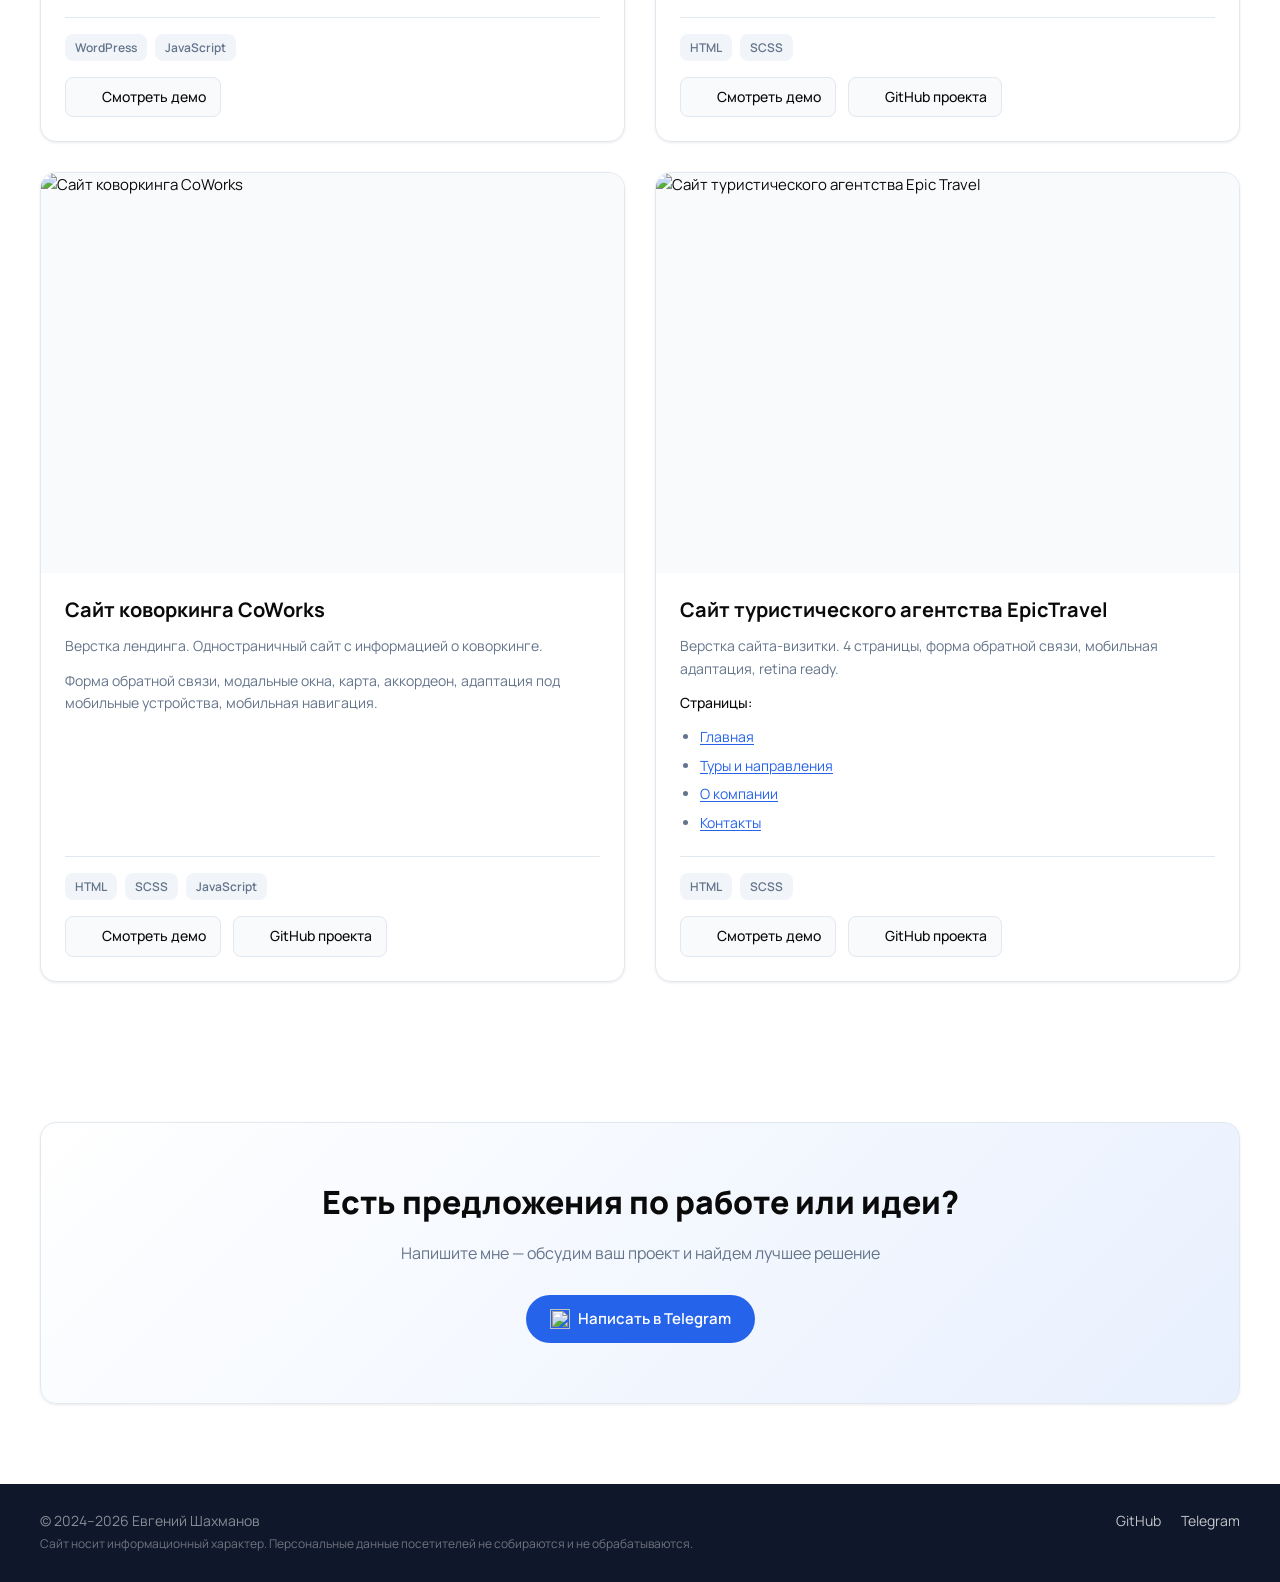
==== commit 78b563a7: "Добавил предупреждение в футер" ====
--- a/demos/index.html
+++ b/demos/index.html
@@ -339,7 +339,10 @@
     <footer class="footer">
         <div class="container">
             <div class="footer__content">
-                <p class="footer__copyright">© 2024–2026 Евгений Шахманов</p>
+                <div class="footer__text">
+                    <p class="footer__copyright">© 2024–2026 Евгений Шахманов</p>
+                    <p class="footer__info">Сайт носит информационный характер. Персональные данные посетителей не собираются и не обрабатываются.</p>
+                </div>
                 <div class="footer__links">
                     <a href="https://github.com/EvgenyWeb64" target="_blank">GitHub</a>
                     <a href="https://t.me/pudkove" target="_blank">Telegram</a>
--- a/css/main.css
+++ b/css/main.css
@@ -1 +1 @@
-@import"https://fonts.googleapis.com/css?family=Manrope:300,400,500,600,700,800";*{padding:0px;margin:0px;border:none}*,*::before,*::after{box-sizing:border-box}a,a:link,a:visited{text-decoration:none}a:hover{text-decoration:none}aside,nav,footer,header,section,main{display:block}h1,h2,h3,h4,h5,h6,p{font-size:inherit;font-weight:inherit}ul,ul li{list-style:none}img{vertical-align:top}img,svg{max-width:100%;height:auto}address{font-style:normal}input,textarea,button,select{font-family:inherit;font-size:inherit;color:inherit;background-color:rgba(0,0,0,0)}input::-ms-clear{display:none}button,input[type=submit]{display:inline-block;box-shadow:none;background-color:rgba(0,0,0,0);background:none;cursor:pointer}input:focus,input:active,button:focus,button:active{outline:none}button::-moz-focus-inner{padding:0;border:0}label{cursor:pointer}legend{display:block}html{scroll-behavior:smooth;overflow-x:hidden}:root{--header-height: 60px;--header-height-mobile: 52px;--font-family: 'Manrope', sans-serif;--color-primary: #0a0a0a;--color-secondary: #64748b;--color-accent: #2563eb;--color-accent-hover: #1d4ed8;--color-bg: #ffffff;--color-bg-alt: #f8fafc;--color-bg-skills: #f1f5f9;--color-bg-cta: #f8fafc;--color-footer: #0f172a;--color-border: #e2e8f0;--color-tags: #64748b;--color-header-bg: rgba(255, 255, 255, 0.95);--color-hero-gradient-from: #e8f0fe;--badge-html: #414141;--badge-css: #39a0ff;--badge-scss: #dd6adf;--badge-js: #ffce20;--badge-wp: #21759b;--radius-sm: 8px;--radius-md: 12px;--radius-lg: 16px;--radius-xl: 24px;--shadow-sm: 0 1px 3px rgba(0, 0, 0, 0.08);--shadow-md: 0 4px 12px rgba(0, 0, 0, 0.08);--shadow-lg: 0 12px 40px rgba(0, 0, 0, 0.12);--shadow-hover: 0 8px 24px rgba(0, 0, 0, 0.12);--transition-fast: 0.15s ease;--transition-base: 0.25s ease;--transition-slow: 0.4s ease}[data-theme=dark]{--color-primary: #f1f5f9;--color-secondary: #94a3b8;--color-accent: #3b82f6;--color-accent-hover: #2563eb;--color-bg: #0f172a;--color-bg-alt: #1e293b;--color-bg-skills: #1e293b;--color-bg-cta: #1e293b;--color-footer: #020617;--color-border: #334155;--color-tags: #94a3b8;--color-header-bg: rgba(15, 23, 42, 0.95);--color-hero-gradient-from: #1e3a5f;--shadow-sm: 0 1px 3px rgba(0, 0, 0, 0.3);--shadow-md: 0 4px 12px rgba(0, 0, 0, 0.3);--shadow-lg: 0 12px 40px rgba(0, 0, 0, 0.4);--shadow-hover: 0 8px 24px rgba(0, 0, 0, 0.4)}body{font-family:var(--font-family);font-size:15px;line-height:1.6;color:var(--color-primary);background-color:var(--color-bg);-webkit-font-smoothing:antialiased;-moz-osx-font-smoothing:grayscale}a,a:link,a:visited{color:var(--color-accent);text-decoration:none;transition:color var(--transition-fast)}a:hover,a:link:hover,a:visited:hover{color:var(--color-accent-hover)}p+p{margin-top:1em}img{max-width:100%;height:auto;display:block}.container{max-width:1230px;padding:0 15px;margin:0 auto}@media(max-width: 1230px){.container{width:768px}}@media(max-width: 788px){.container{width:100%}}@media(max-width: 1230px){.container--tablet-fluid{width:auto}}@media(max-width: 788px){.container--mobile-fluid{width:auto}}html,body{min-height:100vh}.sticky-footer{display:flex;flex-direction:column}.main{padding-top:var(--header-height)}@media(max-width: 788px){.main{padding-top:var(--header-height-mobile)}}.footer{margin-top:auto}.header{padding:16px 0;border-bottom:1px solid var(--color-border);position:fixed;top:0;left:0;right:0;z-index:100;background-color:var(--color-header-bg);backdrop-filter:blur(8px)}@media(max-width: 788px){.header{padding:12px 0;backdrop-filter:none;background-color:var(--color-bg)}}.header-row{display:flex;justify-content:space-between;align-items:center;column-gap:30px}.header__logo{flex-shrink:0;display:flex;align-items:center;gap:10px}@media(max-width: 788px){.header__logo{padding-left:4px}}.header__icon{width:28px;height:28px;flex-shrink:0;display:block;max-width:none;max-height:none;margin-left:4px}.header__text{display:flex;align-items:baseline;gap:8px;opacity:0;transform:translateX(-10px);transition:opacity var(--transition-base),transform var(--transition-base);pointer-events:none;visibility:hidden}.header--scrolled .header__text{opacity:1;visibility:visible;pointer-events:all;transform:translateX(0)}@media(max-width: 788px){.header__text{display:none !important}}.header__name{font-weight:700;font-size:16px;line-height:1;color:var(--color-primary);white-space:nowrap}.header__divider{color:var(--color-primary);font-weight:400;opacity:.3}.header__role{font-size:14px;color:var(--color-secondary);font-weight:400;white-space:nowrap}@media(max-width: 788px){.header__role{font-size:13px}}.header__socials{display:flex;align-items:center;gap:16px;margin-left:auto}.header__socials img{width:24px;height:24px;transition:transform var(--transition-base),opacity var(--transition-fast);opacity:.7}.header__socials img:hover{transform:scale(1.1);opacity:1}@media(max-width: 788px){.header__socials{display:none}}.burger{display:none;flex-direction:column;justify-content:center;align-items:center;gap:5px;width:40px;height:40px;background:rgba(0,0,0,0);border:none;cursor:pointer;padding:8px;border-radius:var(--radius-sm);transition:background-color var(--transition-fast)}.burger:hover{background-color:var(--color-bg-alt)}.burger span{display:block;width:22px;height:2px;background-color:var(--color-primary);border-radius:2px;transition:transform var(--transition-base),opacity var(--transition-base)}.burger.burger--active span:nth-child(1){transform:translateY(7px) rotate(45deg)}.burger.burger--active span:nth-child(2){opacity:0}.burger.burger--active span:nth-child(3){transform:translateY(-7px) rotate(-45deg)}@media(max-width: 788px){.burger{display:flex}}.mobile-menu{position:fixed;inset:0;z-index:999;visibility:hidden;opacity:0;pointer-events:none;transition:visibility var(--transition-base),opacity var(--transition-base)}.mobile-menu.mobile-menu--active{visibility:visible;opacity:1;pointer-events:all}.mobile-menu__backdrop{position:absolute;inset:0;background-color:rgba(0,0,0,.5);backdrop-filter:blur(4px)}.mobile-menu__content{position:absolute;top:0;right:0;width:300px;max-width:85%;height:100%;background-color:var(--color-bg);box-shadow:var(--shadow-lg);padding:20px 24px 24px;display:flex;flex-direction:column;transform:translateX(100%);transition:transform var(--transition-base)}.mobile-menu--active .mobile-menu__content{transform:translateX(0)}.mobile-menu__close{position:absolute;top:16px;right:16px;width:36px;height:36px;display:flex;justify-content:center;align-items:center;background:rgba(0,0,0,0);border:none;cursor:pointer;padding:0}.mobile-menu__close svg{width:22px;height:22px;stroke:var(--color-secondary);stroke-width:2;stroke-linecap:round;transition:stroke var(--transition-fast)}.mobile-menu__close:hover svg{stroke:var(--color-primary)}.mobile-menu__header{display:flex;flex-direction:column;gap:4px;margin-top:36px;margin-bottom:32px;padding-bottom:20px;border-bottom:1px solid var(--color-border)}.mobile-menu__name{font-weight:700;font-size:18px;color:var(--color-primary)}.mobile-menu__role{font-size:14px;color:var(--color-secondary)}.mobile-menu__socials{display:flex;flex-direction:column;gap:4px;margin-bottom:24px}.mobile-menu__link{display:flex;align-items:center;gap:12px;padding:12px 14px;border-radius:var(--radius-sm);color:var(--color-primary);font-size:15px;font-weight:500;transition:background-color var(--transition-fast)}.mobile-menu__link:hover{background-color:var(--color-bg-alt)}.mobile-menu__link img{width:20px;height:20px}.mobile-menu__actions{display:flex;flex-direction:column;gap:10px;margin-bottom:32px}.mobile-menu__actions .btn-blue,.mobile-menu__actions .btn-outline{width:100%;justify-content:center}.mobile-menu__phone{margin-top:auto;text-align:center;padding-top:20px;border-top:1px solid var(--color-border)}.mobile-menu__phone a{font-size:16px;font-weight:600;color:var(--color-primary)}.mobile-resume-btn{padding:10px 20px;font-size:14px}.theme-toggle{width:38px;height:38px;display:flex;justify-content:center;align-items:center;background:rgba(0,0,0,0);border:none;cursor:pointer;border-radius:var(--radius-sm);color:var(--color-secondary);transition:color var(--transition-fast),background-color var(--transition-fast);flex-shrink:0}.theme-toggle svg{width:22px;height:22px;stroke:currentColor;fill:none;stroke-width:2;stroke-linecap:round;stroke-linejoin:round;pointer-events:none}.theme-toggle:hover{color:var(--color-accent);background-color:var(--color-bg-alt)}.theme-toggle:focus{outline:none}.theme-toggle .theme-toggle__moon{display:none}[data-theme=dark] .theme-toggle .theme-toggle__sun{display:none}[data-theme=dark] .theme-toggle .theme-toggle__moon{display:block}.mobile-menu__theme-toggle{width:fit-content;height:auto;padding:10px 14px;gap:10px;margin-top:12px;border-radius:var(--radius-sm);background-color:var(--color-bg-alt);border:1px solid var(--color-border);color:var(--color-primary);font-size:15px;font-weight:500;justify-content:flex-start}.mobile-menu__theme-toggle:focus{outline:none}.mobile-menu__theme-toggle:hover{background-color:var(--color-bg-skills);color:var(--color-accent)}.mobile-menu__theme-label{font-size:15px;font-weight:500}.hero{padding:80px 0 60px;background:linear-gradient(135deg, var(--color-hero-gradient-from) 0%, var(--color-bg) 100%)}@media(max-width: 1230px){.hero{padding:60px 0 40px}}@media(max-width: 788px){.hero{padding:40px 0 30px}}.hero__content{display:flex;flex-direction:column;align-items:center;text-align:center;gap:24px}.hero__avatar{width:220px;height:220px;border-radius:50%;object-fit:cover;border:3px solid var(--color-accent);box-shadow:var(--shadow-md)}.hero__name{font-size:48px;font-weight:800;line-height:1.1;letter-spacing:-0.02em}@media(max-width: 1230px){.hero__name{font-size:40px}}@media(max-width: 788px){.hero__name{font-size:32px}}.hero__role{font-size:24px;font-weight:300;color:var(--color-secondary);line-height:1.4}@media(max-width: 1230px){.hero__role{font-size:20px}}@media(max-width: 788px){.hero__role{font-size:18px}}.hero__tagline{font-size:16px;color:var(--color-secondary);max-width:500px;line-height:1.6;min-height:51.2px;opacity:0;transition:opacity .4s ease}.hero__tagline.typing{opacity:1}@media(max-width: 788px){.hero__tagline{font-size:15px;min-height:72px}}.typing__cursor{display:inline-block;animation:typingBlink .7s step-end infinite;color:var(--color-accent);font-weight:300}@keyframes typingBlink{0%,100%{opacity:1}50%{opacity:0}}.hero__actions{display:flex;flex-wrap:wrap;justify-content:center;gap:16px;margin-top:8px}.hero__content{opacity:0;transform:translateY(20px);animation:heroFadeIn .6s ease forwards}@keyframes heroFadeIn{to{opacity:1;transform:translateY(0)}}.about{padding:60px 0}@media(max-width: 1230px){.about{padding:50px 0}}@media(max-width: 788px){.about{padding:40px 0}}.about__header-row{display:flex;justify-content:space-between;align-items:center;margin-bottom:40px}@media(max-width: 788px){.about__header-row{flex-direction:column;align-items:flex-start;gap:16px;margin-bottom:30px}}.about__title{margin:0}.about__content{display:grid;grid-template-columns:1fr 1fr;gap:30px}@media(max-width: 788px){.about__content{grid-template-columns:1fr;gap:40px}}.about__card{padding:30px;border-radius:var(--radius-md);background-color:var(--color-bg-alt);border:1px solid var(--color-border)}@media(max-width: 1230px){.about__card{padding:24px}}@media(max-width: 788px){.about__card{padding:20px}}.about__card--skills{background-color:var(--color-bg-skills)}.about__subtitle{font-size:18px;font-weight:700;margin-bottom:20px}.about__text{line-height:1.7;color:var(--color-secondary)}.about__text p:last-child{font-size:15px;font-weight:600;color:var(--color-primary);margin-top:16px}.about__text a{font-weight:500}.about__specs{display:flex;flex-wrap:wrap;gap:8px;font-family:var(--font-family);font-weight:600;font-size:13px;color:#fff;margin-bottom:24px;cursor:pointer}.spec__item{padding:6px 12px;border-radius:var(--radius-sm);transition:transform var(--transition-fast)}.spec__item--html{background-color:var(--badge-html);animation:specsWave 3s ease-in-out infinite;animation-delay:0s}.spec__item--css{background-color:var(--badge-css);animation:specsWave 3s ease-in-out infinite;animation-delay:.25s}.spec__item--scss{background-color:var(--badge-scss);animation:specsWave 3s ease-in-out infinite;animation-delay:.5s}.spec__item--js{background-color:var(--badge-js);color:#000;animation:specsWave 3s ease-in-out infinite;animation-delay:.75s}.spec__item--vue{background-color:#42b883;animation:specsWave 3s ease-in-out infinite;animation-delay:1s}.spec__item--wp{background-color:var(--badge-wp);animation:specsWave 3s ease-in-out infinite;animation-delay:1.25s}@keyframes specsWave{0%,8%,100%{transform:translateY(0)}4%{transform:translateY(-2px)}}.about__skills-list{padding-left:0;margin:0;list-style:none;display:flex;flex-direction:column;gap:12px}.about__skills-list li{position:relative;padding-left:20px;line-height:1.6;color:var(--color-secondary)}.about__skills-list li::before{content:"";position:absolute;left:0;top:10px;width:6px;height:6px;background-color:var(--color-accent);border-radius:50%}.portfolio{padding:60px 0;scroll-margin-top:50px}@media(max-width: 1230px){.portfolio{padding:50px 0}}@media(max-width: 788px){.portfolio{padding:40px 0}}.portfolio__header{display:flex;justify-content:space-between;align-items:center;margin-bottom:40px}@media(max-width: 788px){.portfolio__header{flex-direction:column;align-items:flex-start;gap:16px;margin-bottom:30px}}.portfolio__title{margin:0}.portfolio__grid{display:grid;grid-template-columns:repeat(2, 1fr);gap:30px}@media(max-width: 788px){.portfolio__grid{grid-template-columns:1fr;gap:24px}}.portfolio__actions{display:flex;justify-content:center;margin-top:30px}.cta{padding:80px 0}@media(max-width: 1230px){.cta{padding:60px 0}}@media(max-width: 788px){.cta{padding:50px 0}}.cta__wrapper{background:linear-gradient(315deg, var(--color-hero-gradient-from) 0%, var(--color-bg) 100%);border-radius:var(--radius-lg);padding:60px 40px;display:flex;flex-direction:column;align-items:center;justify-content:center;text-align:center;box-shadow:var(--shadow-sm);border:1px solid var(--color-border);position:relative;overflow:hidden}.cta__wrapper::after{content:"";position:absolute;inset:0;background:radial-gradient(150px circle at var(--mouse-x, 50%) var(--mouse-y, 50%), rgba(37, 99, 235, 0.4) 0%, transparent 70%);opacity:0;transition:opacity var(--transition-base);pointer-events:none;border-radius:inherit}.cta__wrapper:hover::after{opacity:1}@media(max-width: 788px){.cta__wrapper{padding:40px 24px}}.cta__content{display:flex;flex-direction:column;align-items:center;row-gap:20px}.cta__title{font-weight:800;font-size:32px;color:var(--color-primary);line-height:1.2}@media(max-width: 1230px){.cta__title{font-size:28px}}@media(max-width: 788px){.cta__title{font-size:24px}}.cta__text{font-weight:400;font-size:16px;color:var(--color-secondary);max-width:500px}@media(max-width: 788px){.cta__text{font-size:15px}}.cta__content .btn-blue{margin-top:8px}.cta__content .btn-blue:hover{background-color:var(--color-accent-hover);color:#fff}.tags{font-weight:500;font-size:13px;line-height:1.3;color:var(--color-tags);display:flex;flex-wrap:wrap;gap:6px}.tag{display:inline-block;padding:4px 10px;background-color:var(--color-bg-skills);border-radius:var(--radius-sm);font-size:12px;font-weight:600;color:var(--color-tags)}.footer{padding:30px 0;background-color:var(--color-footer);font-size:14px;line-height:1;color:hsla(0,0%,100%,.5)}@media(max-width: 788px){.footer{padding:20px 0;font-size:13px;text-align:center}}.footer a{color:hsla(0,0%,100%,.75);transition:color var(--transition-fast)}.footer a:hover{color:#fff}.footer__content{display:flex;justify-content:space-between;align-items:center}@media(max-width: 788px){.footer__content{flex-direction:column;gap:12px}}.footer__copyright{margin:0;font-weight:400}.footer__links{display:flex;gap:20px}@media(max-width: 788px){.footer__links{gap:16px}}.certificates{padding:60px 0;background-color:var(--color-bg-alt)}@media(max-width: 1230px){.certificates{padding:50px 0}}@media(max-width: 788px){.certificates{padding:40px 0}}.certificates__header{display:flex;justify-content:space-between;align-items:center;margin-bottom:40px}@media(max-width: 788px){.certificates__header{flex-direction:column;align-items:flex-start;gap:16px;margin-bottom:30px}}.certificates__title{margin:0}.certificates__grid{display:grid;grid-template-columns:repeat(auto-fit, minmax(280px, 1fr));gap:24px}.certificate-card{position:relative;border-radius:var(--radius-md);overflow:hidden;background-color:var(--color-bg);border:1px solid var(--color-border);box-shadow:var(--shadow-sm);transition:transform var(--transition-base),box-shadow var(--transition-base);cursor:pointer;display:block}.certificate-card:hover{transform:translateY(-4px);box-shadow:var(--shadow-hover)}.certificate-card:hover .certificate-card__img img{transform:scale(1.05)}.certificate-card:hover .certificate-card__overlay{opacity:1}.certificate-card__img{position:relative;height:320px;overflow:hidden;background-color:var(--color-bg-alt)}.certificate-card__img img{width:100%;height:100%;object-fit:contain;padding:10px;transition:transform var(--transition-slow)}.certificate-card__overlay{position:absolute;inset:0;background:rgba(0,0,0,.7);opacity:0;transition:opacity var(--transition-base);display:flex;flex-direction:column;justify-content:center;align-items:center;padding:20px;text-align:center;color:#fff}.certificate-card__name{font-size:18px;font-weight:700;margin-bottom:8px}.certificate-card__date{font-size:14px;opacity:.8;margin-bottom:4px}.certificate-card__school{font-size:13px;font-weight:500;opacity:.7}.certificate-card__body{padding:16px 20px}.certificate-card__school-name{font-size:15px;font-weight:600;color:var(--color-primary);margin-bottom:4px}.certificate-card__desc{font-size:13px;color:var(--color-secondary);line-height:1.5}.none{display:none !important}.visually-hidden{clip:rect(0 0 0 0);clip-path:inset(50%);height:1px;overflow:hidden;position:absolute;white-space:nowrap;width:1px}.no-scroll{overflow-y:hidden}.icon-dark{display:none}[data-theme=dark] .icon-light{display:none}[data-theme=dark] .icon-dark{display:block}.animate-on-scroll{opacity:0;transform:translateY(30px);transition:opacity .6s ease,transform .6s ease}.animate-on-scroll.animate-visible{opacity:1;transform:translateY(0)}.mb-1{margin-bottom:1em}.mb-2{margin-bottom:2em}.mb-3{margin-bottom:3em}.mb-4{margin-bottom:4em}.mb-5{margin-bottom:5em}.btn-blue,a.btn-blue{display:inline-flex;align-items:center;justify-content:center;gap:8px;padding:12px 24px;border-radius:var(--radius-xl);background-color:var(--color-accent);font-size:15px;font-weight:600;color:#fff;text-align:center;text-decoration:none;border:none;cursor:pointer;transition:background-color var(--transition-base),transform var(--transition-fast)}.btn-blue:hover,a.btn-blue:hover{background-color:var(--color-accent-hover);color:#fff;transform:translateY(-2px)}.btn-blue:active,a.btn-blue:active{transform:translateY(0)}.btn-blue img,a.btn-blue img{width:20px;height:20px}.btn-link,a.btn-link{display:inline-flex;align-items:center;gap:6px;padding:8px 14px;border-radius:var(--radius-sm);background-color:var(--color-bg-alt);border:1px solid var(--color-border);font-size:14px;font-weight:500;color:var(--color-primary);text-decoration:none;transition:background-color var(--transition-fast),border-color var(--transition-fast)}.btn-link:hover,a.btn-link:hover{background-color:var(--color-bg-skills);border-color:var(--color-accent);color:var(--color-accent)}.btn-link img,a.btn-link img{width:16px;height:16px}.btn-resume,a.btn-resume{display:inline-flex;align-items:center;gap:6px;padding:8px 16px;border-radius:var(--radius-sm);background-color:var(--color-bg);border:1px solid var(--color-border);font-size:14px;font-weight:500;color:var(--color-primary);cursor:pointer;transition:background-color var(--transition-fast),border-color var(--transition-fast)}.btn-resume:hover,a.btn-resume:hover{background-color:var(--color-bg-alt);border-color:var(--color-accent);color:var(--color-accent)}.btn-resume img,a.btn-resume img{width:18px;height:18px}.btn-outline,a.btn-outline{display:inline-flex;align-items:center;justify-content:center;gap:8px;padding:12px 24px;border-radius:var(--radius-xl);background-color:rgba(0,0,0,0);border:2px solid var(--color-accent);font-size:15px;font-weight:600;color:var(--color-accent);text-decoration:none;cursor:pointer;transition:background-color var(--transition-base),color var(--transition-fast)}.btn-outline:hover,a.btn-outline:hover{background-color:var(--color-accent);color:#fff}.btn-outline img,a.btn-outline img{width:20px;height:20px}.title{font-weight:700;font-size:32px;line-height:1.2;letter-spacing:-0.01em}@media(max-width: 788px){.title{font-size:26px}}.section-subtitle{font-size:16px;color:var(--color-secondary);font-weight:400}.project-card{position:relative;border-radius:var(--radius-md);overflow:hidden;background-color:var(--color-bg);border:1px solid var(--color-border);box-shadow:var(--shadow-sm);transition:transform var(--transition-base),box-shadow var(--transition-base);cursor:pointer;display:block;color:inherit;text-decoration:none}.project-card:hover{transform:translateY(-4px);box-shadow:var(--shadow-hover)}.project-card:hover .project-card__img img{transform:scale(1.05)}.project-card:hover .project-card__overlay{opacity:1}.project-card__header{position:relative;overflow:hidden;height:270px;background-color:var(--color-bg-alt)}@media(max-width: 788px){.project-card__header{height:140px}}.project-card__img{width:100%;height:100%;display:flex;justify-content:center;align-items:center;background-color:var(--color-bg-alt)}.project-card__img img{width:100%;height:100%;object-fit:cover;transition:transform var(--transition-slow)}.project-card__overlay{position:absolute;inset:0;background:linear-gradient(to top, rgba(0, 0, 0, 0.6) 0%, transparent 100%);opacity:0;transition:opacity var(--transition-base);display:flex;align-items:flex-end;padding:20px}.project-card__badge{display:inline-block;padding:4px 10px;background-color:hsla(0,0%,100%,.95);border-radius:var(--radius-sm);font-size:12px;font-weight:600;color:var(--color-primary)}[data-theme=dark] .project-card__badge{color:#0a0a0a}.project-card__body{padding:20px}.project-card__title{font-size:18px;font-weight:700;line-height:1.3;margin-bottom:8px;color:var(--color-primary)}.project-card__desc{font-size:14px;color:var(--color-secondary);line-height:1.5;margin-bottom:12px}.project-card__tags{display:flex;flex-wrap:wrap;gap:6px}.project-page{padding:80px 0 60px}@media(max-width: 1230px){.project-page{padding:60px 0 40px}}@media(max-width: 788px){.project-page{padding:40px 0 30px}}.project-page__header-row{display:flex;justify-content:space-between;align-items:center;margin-bottom:40px}@media(max-width: 788px){.project-page__header-row{flex-wrap:wrap;gap:12px;margin-bottom:30px}}.project-page__back{display:inline-flex;align-items:center;gap:4px;font-size:14px;font-weight:500;color:var(--color-secondary);transition:color var(--transition-fast)}.project-page__back svg{width:16px;height:16px;stroke:currentColor;stroke-width:2;stroke-linecap:round;stroke-linejoin:round;fill:none;flex-shrink:0}.project-page__back:hover{color:var(--color-accent)}.project-page__title{margin:0}.project-page__subtitle{font-size:18px;color:var(--color-secondary);margin:0}.project-page__grid{display:grid;grid-template-columns:repeat(2, 1fr);gap:30px;align-items:stretch}@media(max-width: 788px){.project-page__grid{grid-template-columns:1fr;gap:24px}}.project-page__card{background-color:var(--color-bg);border-radius:var(--radius-lg);border:1px solid var(--color-border);overflow:hidden;box-shadow:var(--shadow-sm);transition:box-shadow var(--transition-base);display:flex;flex-direction:column;height:100%}.project-page__card:hover{box-shadow:var(--shadow-hover)}.project-page__img{width:100%;height:400px;overflow:hidden;background-color:var(--color-bg-alt)}.project-page__img img{width:100%;height:100%;object-fit:cover;transition:transform var(--transition-slow)}.project-page__card:hover .project-page__img img{transform:scale(1.05)}.project-page__content{padding:24px;display:flex;flex-direction:column;flex:1}.project-page__card-title{margin:0 0 12px;font-size:20px;font-weight:700;line-height:1.3}@media(max-width: 788px){.project-page__card-title{font-size:18px}}.project-page__card-text{margin:0 0 12px;font-size:14px;line-height:1.6;color:var(--color-secondary)}.project-page__card-pages{margin:0 0 12px;font-size:14px;font-weight:500;color:var(--color-primary)}.project-page__card-list{margin:0 0 16px;padding-left:20px;list-style:disc}.project-page__card-list li{list-style:disc;display:list-item;margin-bottom:6px;font-size:14px;color:var(--color-secondary)}.project-page__card-list li a{color:var(--color-accent);text-decoration:underline;text-underline-offset:2px}.project-page__card-list li a:hover{text-decoration-thickness:2px}.project-page__card-tags{display:flex;flex-wrap:wrap;gap:8px;margin-top:auto;margin-bottom:16px;padding-top:16px;border-top:1px solid var(--color-border)}.project-page__card-btns{display:flex;flex-wrap:wrap;gap:12px}.top-link{position:fixed;right:24px;bottom:80px;z-index:99;display:flex;justify-content:center;align-items:center;width:48px;height:48px;background-color:var(--color-primary);border-radius:var(--radius-md);box-shadow:var(--shadow-md);opacity:0;visibility:hidden;transform:translateY(10px);pointer-events:none;transition:opacity var(--transition-base),transform var(--transition-base),visibility var(--transition-base)}.top-link:hover{transform:translateY(-2px)}[data-theme=dark] .top-link{background-color:var(--color-accent)}.top-link--visible{opacity:1;visibility:visible;transform:translateY(0);pointer-events:all}.top-link svg{width:20px;height:20px;fill:none;stroke:#fff;stroke-width:2;stroke-linecap:round;stroke-linejoin:round}@media(max-width: 788px){.top-link{right:16px;bottom:80px;width:44px;height:44px}}.modal-overlay{position:fixed;inset:0;z-index:1000;background-color:rgba(0,0,0,.6);backdrop-filter:blur(4px);display:flex;justify-content:center;align-items:center;padding:20px;opacity:0;visibility:hidden;transition:opacity var(--transition-base),visibility var(--transition-base)}.modal-overlay.modal-overlay--active{opacity:1;visibility:visible}.modal{position:relative;width:100%;max-width:800px;max-height:90vh;background-color:var(--color-bg);border-radius:var(--radius-lg);overflow-y:auto;box-shadow:var(--shadow-lg);transform:scale(0.95) translateY(20px);transition:transform var(--transition-base)}.modal-overlay--active .modal{transform:scale(1) translateY(0)}.modal::-webkit-scrollbar{width:6px}.modal::-webkit-scrollbar-track{background:rgba(0,0,0,0)}.modal::-webkit-scrollbar-thumb{background-color:var(--color-border);border-radius:var(--radius-sm)}.modal__header{display:flex;justify-content:flex-end;align-items:center;padding:8px 12px;border-bottom:1px solid var(--color-border);flex-shrink:0}.modal__close{width:36px;height:36px;display:flex;justify-content:center;align-items:center;background:rgba(0,0,0,0);border:none;border-radius:var(--radius-sm);cursor:pointer;color:var(--color-secondary);transition:color var(--transition-fast),background-color var(--transition-fast)}.modal__close svg{width:18px;height:18px;stroke:currentColor;stroke-width:2;stroke-linecap:round;fill:none;pointer-events:none}.modal__close:hover{color:var(--color-accent);background-color:var(--color-bg-alt)}.modal__close:focus{outline:none}.modal__img{position:relative;width:100%;height:360px;display:flex;justify-content:center;align-items:center;overflow:hidden;background-color:var(--color-bg-alt)}.modal__img img{width:100%;height:100%;object-fit:cover;display:block}.modal__content{padding:30px 40px 40px}.modal__title{margin-bottom:16px;font-weight:700;font-size:24px;line-height:1.3}.modal__text{margin-bottom:20px;font-size:15px;line-height:1.6;color:var(--color-secondary)}.modal__text a{color:var(--color-accent);text-decoration:underline;text-underline-offset:2px}.modal__text a:hover{text-decoration-thickness:2px}.modal__text p+p{margin-top:1em}.modal__text ul{margin-top:16px;padding-left:20px}.modal__text ul li{color:var(--color-accent);list-style-type:disc;margin-bottom:8px}.modal__text ul li a{color:inherit}.modal__tags{margin-bottom:20px;padding-top:20px;border-top:1px solid var(--color-border)}.modal__btns{display:flex;align-items:center;flex-wrap:wrap;gap:12px}.modal--certificate{max-width:600px}.modal--certificate .modal__img{height:auto;padding:20px}.modal--certificate .modal__img img{box-shadow:none;height:auto}@media(max-width: 1230px){.modal{max-width:700px}.modal__content{padding:24px 30px 30px}}@media(max-width: 788px){.modal-overlay{padding:0;align-items:center}.modal{max-width:calc(100% - 32px);max-height:calc(100vh - 32px);border-radius:var(--radius-md)}.modal__content{padding:20px 24px 28px}.modal__title{font-size:20px}.modal__text{font-size:14px;line-height:1.5}.modal__btns{flex-direction:column;align-items:stretch}.modal__img{height:auto}.modal__img img{height:auto}.modal--certificate .modal__img{padding:10px}}/*# sourceMappingURL=main.css.map */
+@import"https://fonts.googleapis.com/css?family=Manrope:300,400,500,600,700,800";*{padding:0px;margin:0px;border:none}*,*::before,*::after{box-sizing:border-box}a,a:link,a:visited{text-decoration:none}a:hover{text-decoration:none}aside,nav,footer,header,section,main{display:block}h1,h2,h3,h4,h5,h6,p{font-size:inherit;font-weight:inherit}ul,ul li{list-style:none}img{vertical-align:top}img,svg{max-width:100%;height:auto}address{font-style:normal}input,textarea,button,select{font-family:inherit;font-size:inherit;color:inherit;background-color:rgba(0,0,0,0)}input::-ms-clear{display:none}button,input[type=submit]{display:inline-block;box-shadow:none;background-color:rgba(0,0,0,0);background:none;cursor:pointer}input:focus,input:active,button:focus,button:active{outline:none}button::-moz-focus-inner{padding:0;border:0}label{cursor:pointer}legend{display:block}html{scroll-behavior:smooth;overflow-x:hidden}:root{--header-height: 60px;--header-height-mobile: 52px;--font-family: 'Manrope', sans-serif;--color-primary: #0a0a0a;--color-secondary: #64748b;--color-accent: #2563eb;--color-accent-hover: #1d4ed8;--color-bg: #ffffff;--color-bg-alt: #f8fafc;--color-bg-skills: #f1f5f9;--color-bg-cta: #f8fafc;--color-footer: #0f172a;--color-border: #e2e8f0;--color-tags: #64748b;--color-header-bg: rgba(255, 255, 255, 0.95);--color-hero-gradient-from: #e8f0fe;--badge-html: #414141;--badge-css: #39a0ff;--badge-scss: #dd6adf;--badge-js: #ffce20;--badge-wp: #21759b;--radius-sm: 8px;--radius-md: 12px;--radius-lg: 16px;--radius-xl: 24px;--shadow-sm: 0 1px 3px rgba(0, 0, 0, 0.08);--shadow-md: 0 4px 12px rgba(0, 0, 0, 0.08);--shadow-lg: 0 12px 40px rgba(0, 0, 0, 0.12);--shadow-hover: 0 8px 24px rgba(0, 0, 0, 0.12);--transition-fast: 0.15s ease;--transition-base: 0.25s ease;--transition-slow: 0.4s ease}[data-theme=dark]{--color-primary: #f1f5f9;--color-secondary: #94a3b8;--color-accent: #3b82f6;--color-accent-hover: #2563eb;--color-bg: #0f172a;--color-bg-alt: #1e293b;--color-bg-skills: #1e293b;--color-bg-cta: #1e293b;--color-footer: #020617;--color-border: #334155;--color-tags: #94a3b8;--color-header-bg: rgba(15, 23, 42, 0.95);--color-hero-gradient-from: #1e3a5f;--shadow-sm: 0 1px 3px rgba(0, 0, 0, 0.3);--shadow-md: 0 4px 12px rgba(0, 0, 0, 0.3);--shadow-lg: 0 12px 40px rgba(0, 0, 0, 0.4);--shadow-hover: 0 8px 24px rgba(0, 0, 0, 0.4)}body{font-family:var(--font-family);font-size:15px;line-height:1.6;color:var(--color-primary);background-color:var(--color-bg);-webkit-font-smoothing:antialiased;-moz-osx-font-smoothing:grayscale}a,a:link,a:visited{color:var(--color-accent);text-decoration:none;transition:color var(--transition-fast)}a:hover,a:link:hover,a:visited:hover{color:var(--color-accent-hover)}p+p{margin-top:1em}img{max-width:100%;height:auto;display:block}.container{max-width:1230px;padding:0 15px;margin:0 auto}@media(max-width: 1230px){.container{width:768px}}@media(max-width: 788px){.container{width:100%}}@media(max-width: 1230px){.container--tablet-fluid{width:auto}}@media(max-width: 788px){.container--mobile-fluid{width:auto}}html,body{min-height:100vh}.sticky-footer{display:flex;flex-direction:column}.main{padding-top:var(--header-height)}@media(max-width: 788px){.main{padding-top:var(--header-height-mobile)}}.footer{margin-top:auto}.header{padding:16px 0;border-bottom:1px solid var(--color-border);position:fixed;top:0;left:0;right:0;z-index:100;background-color:var(--color-header-bg);backdrop-filter:blur(8px)}@media(max-width: 788px){.header{padding:12px 0;backdrop-filter:none;background-color:var(--color-bg)}}.header-row{display:flex;justify-content:space-between;align-items:center;column-gap:30px}.header__logo{flex-shrink:0;display:flex;align-items:center;gap:10px}@media(max-width: 788px){.header__logo{padding-left:4px}}.header__icon{width:28px;height:28px;flex-shrink:0;display:block;max-width:none;max-height:none;margin-left:4px}.header__text{display:flex;align-items:baseline;gap:8px;opacity:0;transform:translateX(-10px);transition:opacity var(--transition-base),transform var(--transition-base);pointer-events:none;visibility:hidden}.header--scrolled .header__text{opacity:1;visibility:visible;pointer-events:all;transform:translateX(0)}@media(max-width: 788px){.header__text{display:none !important}}.header__name{font-weight:700;font-size:16px;line-height:1;color:var(--color-primary);white-space:nowrap}.header__divider{color:var(--color-primary);font-weight:400;opacity:.3}.header__role{font-size:14px;color:var(--color-secondary);font-weight:400;white-space:nowrap}@media(max-width: 788px){.header__role{font-size:13px}}.header__socials{display:flex;align-items:center;gap:16px;margin-left:auto}.header__socials img{width:24px;height:24px;transition:transform var(--transition-base),opacity var(--transition-fast);opacity:.7}.header__socials img:hover{transform:scale(1.1);opacity:1}@media(max-width: 788px){.header__socials{display:none}}.burger{display:none;flex-direction:column;justify-content:center;align-items:center;gap:5px;width:40px;height:40px;background:rgba(0,0,0,0);border:none;cursor:pointer;padding:8px;border-radius:var(--radius-sm);transition:background-color var(--transition-fast)}.burger:hover{background-color:var(--color-bg-alt)}.burger span{display:block;width:22px;height:2px;background-color:var(--color-primary);border-radius:2px;transition:transform var(--transition-base),opacity var(--transition-base)}.burger.burger--active span:nth-child(1){transform:translateY(7px) rotate(45deg)}.burger.burger--active span:nth-child(2){opacity:0}.burger.burger--active span:nth-child(3){transform:translateY(-7px) rotate(-45deg)}@media(max-width: 788px){.burger{display:flex}}.mobile-menu{position:fixed;inset:0;z-index:999;visibility:hidden;opacity:0;pointer-events:none;transition:visibility var(--transition-base),opacity var(--transition-base)}.mobile-menu.mobile-menu--active{visibility:visible;opacity:1;pointer-events:all}.mobile-menu__backdrop{position:absolute;inset:0;background-color:rgba(0,0,0,.5);backdrop-filter:blur(4px)}.mobile-menu__content{position:absolute;top:0;right:0;width:300px;max-width:85%;height:100%;background-color:var(--color-bg);box-shadow:var(--shadow-lg);padding:20px 24px 24px;display:flex;flex-direction:column;transform:translateX(100%);transition:transform var(--transition-base)}.mobile-menu--active .mobile-menu__content{transform:translateX(0)}.mobile-menu__close{position:absolute;top:16px;right:16px;width:36px;height:36px;display:flex;justify-content:center;align-items:center;background:rgba(0,0,0,0);border:none;cursor:pointer;padding:0}.mobile-menu__close svg{width:22px;height:22px;stroke:var(--color-secondary);stroke-width:2;stroke-linecap:round;transition:stroke var(--transition-fast)}.mobile-menu__close:hover svg{stroke:var(--color-primary)}.mobile-menu__header{display:flex;flex-direction:column;gap:4px;margin-top:36px;margin-bottom:32px;padding-bottom:20px;border-bottom:1px solid var(--color-border)}.mobile-menu__name{font-weight:700;font-size:18px;color:var(--color-primary)}.mobile-menu__role{font-size:14px;color:var(--color-secondary)}.mobile-menu__socials{display:flex;flex-direction:column;gap:4px;margin-bottom:24px}.mobile-menu__link{display:flex;align-items:center;gap:12px;padding:12px 14px;border-radius:var(--radius-sm);color:var(--color-primary);font-size:15px;font-weight:500;transition:background-color var(--transition-fast)}.mobile-menu__link:hover{background-color:var(--color-bg-alt)}.mobile-menu__link img{width:20px;height:20px}.mobile-menu__actions{display:flex;flex-direction:column;gap:10px;margin-bottom:32px}.mobile-menu__actions .btn-blue,.mobile-menu__actions .btn-outline{width:100%;justify-content:center}.mobile-menu__phone{margin-top:auto;text-align:center;padding-top:20px;border-top:1px solid var(--color-border)}.mobile-menu__phone a{font-size:16px;font-weight:600;color:var(--color-primary)}.mobile-resume-btn{padding:10px 20px;font-size:14px}.theme-toggle{width:38px;height:38px;display:flex;justify-content:center;align-items:center;background:rgba(0,0,0,0);border:none;cursor:pointer;border-radius:var(--radius-sm);color:var(--color-secondary);transition:color var(--transition-fast),background-color var(--transition-fast);flex-shrink:0}.theme-toggle svg{width:22px;height:22px;stroke:currentColor;fill:none;stroke-width:2;stroke-linecap:round;stroke-linejoin:round;pointer-events:none}.theme-toggle:hover{color:var(--color-accent);background-color:var(--color-bg-alt)}.theme-toggle:focus{outline:none}.theme-toggle .theme-toggle__moon{display:none}[data-theme=dark] .theme-toggle .theme-toggle__sun{display:none}[data-theme=dark] .theme-toggle .theme-toggle__moon{display:block}.mobile-menu__theme-toggle{width:fit-content;height:auto;padding:10px 14px;gap:10px;margin-top:12px;border-radius:var(--radius-sm);background-color:var(--color-bg-alt);border:1px solid var(--color-border);color:var(--color-primary);font-size:15px;font-weight:500;justify-content:flex-start}.mobile-menu__theme-toggle:focus{outline:none}.mobile-menu__theme-toggle:hover{background-color:var(--color-bg-skills);color:var(--color-accent)}.mobile-menu__theme-label{font-size:15px;font-weight:500}.hero{padding:80px 0 60px;background:linear-gradient(135deg, var(--color-hero-gradient-from) 0%, var(--color-bg) 100%)}@media(max-width: 1230px){.hero{padding:60px 0 40px}}@media(max-width: 788px){.hero{padding:40px 0 30px}}.hero__content{display:flex;flex-direction:column;align-items:center;text-align:center;gap:24px}.hero__avatar{width:220px;height:220px;border-radius:50%;object-fit:cover;border:3px solid var(--color-accent);box-shadow:var(--shadow-md)}.hero__name{font-size:48px;font-weight:800;line-height:1.1;letter-spacing:-0.02em}@media(max-width: 1230px){.hero__name{font-size:40px}}@media(max-width: 788px){.hero__name{font-size:32px}}.hero__role{font-size:24px;font-weight:300;color:var(--color-secondary);line-height:1.4}@media(max-width: 1230px){.hero__role{font-size:20px}}@media(max-width: 788px){.hero__role{font-size:18px}}.hero__tagline{font-size:16px;color:var(--color-secondary);max-width:500px;line-height:1.6;min-height:51.2px;opacity:0;transition:opacity .4s ease}.hero__tagline.typing{opacity:1}@media(max-width: 788px){.hero__tagline{font-size:15px;min-height:72px}}.typing__cursor{display:inline-block;animation:typingBlink .7s step-end infinite;color:var(--color-accent);font-weight:300}@keyframes typingBlink{0%,100%{opacity:1}50%{opacity:0}}.hero__actions{display:flex;flex-wrap:wrap;justify-content:center;gap:16px;margin-top:8px}.hero__content{opacity:0;transform:translateY(20px);animation:heroFadeIn .6s ease forwards}@keyframes heroFadeIn{to{opacity:1;transform:translateY(0)}}.about{padding:60px 0}@media(max-width: 1230px){.about{padding:50px 0}}@media(max-width: 788px){.about{padding:40px 0}}.about__header-row{display:flex;justify-content:space-between;align-items:center;margin-bottom:40px}@media(max-width: 788px){.about__header-row{flex-direction:column;align-items:flex-start;gap:16px;margin-bottom:30px}}.about__title{margin:0}.about__content{display:grid;grid-template-columns:1fr 1fr;gap:30px}@media(max-width: 788px){.about__content{grid-template-columns:1fr;gap:40px}}.about__card{padding:30px;border-radius:var(--radius-md);background-color:var(--color-bg-alt);border:1px solid var(--color-border)}@media(max-width: 1230px){.about__card{padding:24px}}@media(max-width: 788px){.about__card{padding:20px}}.about__card--skills{background-color:var(--color-bg-skills)}.about__subtitle{font-size:18px;font-weight:700;margin-bottom:20px}.about__text{line-height:1.7;color:var(--color-secondary)}.about__text p:last-child{font-size:15px;font-weight:600;color:var(--color-primary);margin-top:16px}.about__text a{font-weight:500}.about__specs{display:flex;flex-wrap:wrap;gap:8px;font-family:var(--font-family);font-weight:600;font-size:13px;color:#fff;margin-bottom:24px;cursor:pointer}.spec__item{padding:6px 12px;border-radius:var(--radius-sm);transition:transform var(--transition-fast)}.spec__item--html{background-color:var(--badge-html);animation:specsWave 3s ease-in-out infinite;animation-delay:0s}.spec__item--css{background-color:var(--badge-css);animation:specsWave 3s ease-in-out infinite;animation-delay:.25s}.spec__item--scss{background-color:var(--badge-scss);animation:specsWave 3s ease-in-out infinite;animation-delay:.5s}.spec__item--js{background-color:var(--badge-js);color:#000;animation:specsWave 3s ease-in-out infinite;animation-delay:.75s}.spec__item--vue{background-color:#42b883;animation:specsWave 3s ease-in-out infinite;animation-delay:1s}.spec__item--wp{background-color:var(--badge-wp);animation:specsWave 3s ease-in-out infinite;animation-delay:1.25s}@keyframes specsWave{0%,8%,100%{transform:translateY(0)}4%{transform:translateY(-2px)}}.about__skills-list{padding-left:0;margin:0;list-style:none;display:flex;flex-direction:column;gap:12px}.about__skills-list li{position:relative;padding-left:20px;line-height:1.6;color:var(--color-secondary)}.about__skills-list li::before{content:"";position:absolute;left:0;top:10px;width:6px;height:6px;background-color:var(--color-accent);border-radius:50%}.portfolio{padding:60px 0;scroll-margin-top:50px}@media(max-width: 1230px){.portfolio{padding:50px 0}}@media(max-width: 788px){.portfolio{padding:40px 0}}.portfolio__header{display:flex;justify-content:space-between;align-items:center;margin-bottom:40px}@media(max-width: 788px){.portfolio__header{flex-direction:column;align-items:flex-start;gap:16px;margin-bottom:30px}}.portfolio__title{margin:0}.portfolio__grid{display:grid;grid-template-columns:repeat(2, 1fr);gap:30px}@media(max-width: 788px){.portfolio__grid{grid-template-columns:1fr;gap:24px}}.portfolio__actions{display:flex;justify-content:center;margin-top:30px}.cta{padding:80px 0}@media(max-width: 1230px){.cta{padding:60px 0}}@media(max-width: 788px){.cta{padding:50px 0}}.cta__wrapper{background:linear-gradient(315deg, var(--color-hero-gradient-from) 0%, var(--color-bg) 100%);border-radius:var(--radius-lg);padding:60px 40px;display:flex;flex-direction:column;align-items:center;justify-content:center;text-align:center;box-shadow:var(--shadow-sm);border:1px solid var(--color-border);position:relative;overflow:hidden}.cta__wrapper::after{content:"";position:absolute;inset:0;background:radial-gradient(150px circle at var(--mouse-x, 50%) var(--mouse-y, 50%), rgba(37, 99, 235, 0.4) 0%, transparent 70%);opacity:0;transition:opacity var(--transition-base);pointer-events:none;border-radius:inherit}.cta__wrapper:hover::after{opacity:1}@media(max-width: 788px){.cta__wrapper{padding:40px 24px}}.cta__content{display:flex;flex-direction:column;align-items:center;row-gap:20px}.cta__title{font-weight:800;font-size:32px;color:var(--color-primary);line-height:1.2}@media(max-width: 1230px){.cta__title{font-size:28px}}@media(max-width: 788px){.cta__title{font-size:24px}}.cta__text{font-weight:400;font-size:16px;color:var(--color-secondary);max-width:500px}@media(max-width: 788px){.cta__text{font-size:15px}}.cta__content .btn-blue{margin-top:8px}.cta__content .btn-blue:hover{background-color:var(--color-accent-hover);color:#fff}.tags{font-weight:500;font-size:13px;line-height:1.3;color:var(--color-tags);display:flex;flex-wrap:wrap;gap:6px}.tag{display:inline-block;padding:4px 10px;background-color:var(--color-bg-skills);border-radius:var(--radius-sm);font-size:12px;font-weight:600;color:var(--color-tags)}.footer{padding:30px 0;background-color:var(--color-footer);font-size:14px;line-height:1;color:hsla(0,0%,100%,.5)}@media(max-width: 788px){.footer{padding:20px 0;font-size:13px;text-align:center}}.footer a{color:hsla(0,0%,100%,.75);transition:color var(--transition-fast)}.footer a:hover{color:#fff}.footer__content{display:flex;justify-content:space-between;align-items:flex-start;gap:20px}@media(max-width: 788px){.footer__content{flex-direction:column;align-items:center;gap:12px}}.footer__text{display:flex;flex-direction:column}.footer__text{display:flex;flex-direction:column}.footer__copyright{margin:0;font-weight:400}.footer__info{font-size:12px;color:hsla(0,0%,100%,.4);margin-top:8px;line-height:1.4}@media(max-width: 788px){.footer__info{font-size:11px}}.footer__links{display:flex;gap:20px}@media(max-width: 788px){.footer__links{gap:16px}}.certificates{padding:60px 0;background-color:var(--color-bg-alt)}@media(max-width: 1230px){.certificates{padding:50px 0}}@media(max-width: 788px){.certificates{padding:40px 0}}.certificates__header{display:flex;justify-content:space-between;align-items:center;margin-bottom:40px}@media(max-width: 788px){.certificates__header{flex-direction:column;align-items:flex-start;gap:16px;margin-bottom:30px}}.certificates__title{margin:0}.certificates__grid{display:grid;grid-template-columns:repeat(auto-fit, minmax(280px, 1fr));gap:24px}.certificate-card{position:relative;border-radius:var(--radius-md);overflow:hidden;background-color:var(--color-bg);border:1px solid var(--color-border);box-shadow:var(--shadow-sm);transition:transform var(--transition-base),box-shadow var(--transition-base);cursor:pointer;display:block}.certificate-card:hover{transform:translateY(-4px);box-shadow:var(--shadow-hover)}.certificate-card:hover .certificate-card__img img{transform:scale(1.05)}.certificate-card:hover .certificate-card__overlay{opacity:1}.certificate-card__img{position:relative;height:320px;overflow:hidden;background-color:var(--color-bg-alt)}.certificate-card__img img{width:100%;height:100%;object-fit:contain;padding:10px;transition:transform var(--transition-slow)}.certificate-card__overlay{position:absolute;inset:0;background:rgba(0,0,0,.7);opacity:0;transition:opacity var(--transition-base);display:flex;flex-direction:column;justify-content:center;align-items:center;padding:20px;text-align:center;color:#fff}.certificate-card__name{font-size:18px;font-weight:700;margin-bottom:8px}.certificate-card__date{font-size:14px;opacity:.8;margin-bottom:4px}.certificate-card__school{font-size:13px;font-weight:500;opacity:.7}.certificate-card__body{padding:16px 20px}.certificate-card__school-name{font-size:15px;font-weight:600;color:var(--color-primary);margin-bottom:4px}.certificate-card__desc{font-size:13px;color:var(--color-secondary);line-height:1.5}.none{display:none !important}.visually-hidden{clip:rect(0 0 0 0);clip-path:inset(50%);height:1px;overflow:hidden;position:absolute;white-space:nowrap;width:1px}.no-scroll{overflow-y:hidden}.icon-dark{display:none}[data-theme=dark] .icon-light{display:none}[data-theme=dark] .icon-dark{display:block}.animate-on-scroll{opacity:0;transform:translateY(30px);transition:opacity .6s ease,transform .6s ease}.animate-on-scroll.animate-visible{opacity:1;transform:translateY(0)}.mb-1{margin-bottom:1em}.mb-2{margin-bottom:2em}.mb-3{margin-bottom:3em}.mb-4{margin-bottom:4em}.mb-5{margin-bottom:5em}.btn-blue,a.btn-blue{display:inline-flex;align-items:center;justify-content:center;gap:8px;padding:12px 24px;border-radius:var(--radius-xl);background-color:var(--color-accent);font-size:15px;font-weight:600;color:#fff;text-align:center;text-decoration:none;border:none;cursor:pointer;transition:background-color var(--transition-base),transform var(--transition-fast)}.btn-blue:hover,a.btn-blue:hover{background-color:var(--color-accent-hover);color:#fff;transform:translateY(-2px)}.btn-blue:active,a.btn-blue:active{transform:translateY(0)}.btn-blue img,a.btn-blue img{width:20px;height:20px}.btn-link,a.btn-link{display:inline-flex;align-items:center;gap:6px;padding:8px 14px;border-radius:var(--radius-sm);background-color:var(--color-bg-alt);border:1px solid var(--color-border);font-size:14px;font-weight:500;color:var(--color-primary);text-decoration:none;transition:background-color var(--transition-fast),border-color var(--transition-fast)}.btn-link:hover,a.btn-link:hover{background-color:var(--color-bg-skills);border-color:var(--color-accent);color:var(--color-accent)}.btn-link img,a.btn-link img{width:16px;height:16px}.btn-resume,a.btn-resume{display:inline-flex;align-items:center;gap:6px;padding:8px 16px;border-radius:var(--radius-sm);background-color:var(--color-bg);border:1px solid var(--color-border);font-size:14px;font-weight:500;color:var(--color-primary);cursor:pointer;transition:background-color var(--transition-fast),border-color var(--transition-fast)}.btn-resume:hover,a.btn-resume:hover{background-color:var(--color-bg-alt);border-color:var(--color-accent);color:var(--color-accent)}.btn-resume img,a.btn-resume img{width:18px;height:18px}.btn-outline,a.btn-outline{display:inline-flex;align-items:center;justify-content:center;gap:8px;padding:12px 24px;border-radius:var(--radius-xl);background-color:rgba(0,0,0,0);border:2px solid var(--color-accent);font-size:15px;font-weight:600;color:var(--color-accent);text-decoration:none;cursor:pointer;transition:background-color var(--transition-base),color var(--transition-fast)}.btn-outline:hover,a.btn-outline:hover{background-color:var(--color-accent);color:#fff}.btn-outline img,a.btn-outline img{width:20px;height:20px}.title{font-weight:700;font-size:32px;line-height:1.2;letter-spacing:-0.01em}@media(max-width: 788px){.title{font-size:26px}}.section-subtitle{font-size:16px;color:var(--color-secondary);font-weight:400}.project-card{position:relative;border-radius:var(--radius-md);overflow:hidden;background-color:var(--color-bg);border:1px solid var(--color-border);box-shadow:var(--shadow-sm);transition:transform var(--transition-fast),box-shadow var(--transition-fast);cursor:pointer;display:block;color:inherit;text-decoration:none}.project-card:hover{transform:translateY(-4px);box-shadow:var(--shadow-hover)}.project-card:hover .project-card__img img{transform:scale(1.05)}.project-card:hover .project-card__overlay{opacity:1}.project-card__header{position:relative;overflow:hidden;height:270px;background-color:var(--color-bg-alt)}@media(max-width: 788px){.project-card__header{height:140px}}.project-card__img{width:100%;height:100%;display:flex;justify-content:center;align-items:center;background-color:var(--color-bg-alt)}.project-card__img img{width:100%;height:100%;object-fit:cover;transition:transform var(--transition-slow)}.project-card__overlay{position:absolute;inset:0;background:linear-gradient(to top, rgba(0, 0, 0, 0.6) 0%, transparent 100%);opacity:0;transition:opacity var(--transition-base);display:flex;align-items:flex-end;padding:20px}.project-card__badge{display:inline-block;padding:4px 10px;background-color:hsla(0,0%,100%,.95);border-radius:var(--radius-sm);font-size:12px;font-weight:600;color:var(--color-primary)}[data-theme=dark] .project-card__badge{color:#0a0a0a}.project-card__body{padding:20px}.project-card__title{font-size:18px;font-weight:700;line-height:1.3;margin-bottom:8px;color:var(--color-primary)}.project-card__desc{font-size:14px;color:var(--color-secondary);line-height:1.5;margin-bottom:12px}.project-card__tags{display:flex;flex-wrap:wrap;gap:6px}.project-page{padding:80px 0 60px}@media(max-width: 1230px){.project-page{padding:60px 0 40px}}@media(max-width: 788px){.project-page{padding:40px 0 30px}}.project-page__header-row{display:flex;justify-content:space-between;align-items:center;margin-bottom:40px}@media(max-width: 788px){.project-page__header-row{flex-wrap:wrap;gap:12px;margin-bottom:30px}}.project-page__back{display:inline-flex;align-items:center;gap:4px;font-size:14px;font-weight:500;color:var(--color-secondary);transition:color var(--transition-fast)}.project-page__back svg{width:16px;height:16px;stroke:currentColor;stroke-width:2;stroke-linecap:round;stroke-linejoin:round;fill:none;flex-shrink:0}.project-page__back:hover{color:var(--color-accent)}.project-page__title{margin:0}.project-page__subtitle{font-size:18px;color:var(--color-secondary);margin:0}.project-page__grid{display:grid;grid-template-columns:repeat(2, 1fr);gap:30px;align-items:stretch}@media(max-width: 788px){.project-page__grid{grid-template-columns:1fr;gap:24px}}.project-page__card{background-color:var(--color-bg);border-radius:var(--radius-lg);border:1px solid var(--color-border);overflow:hidden;box-shadow:var(--shadow-sm);transition:box-shadow var(--transition-base);display:flex;flex-direction:column;height:100%}.project-page__card:hover{box-shadow:var(--shadow-hover)}.project-page__img{width:100%;height:400px;overflow:hidden;background-color:var(--color-bg-alt)}.project-page__img img{width:100%;height:100%;object-fit:cover;transition:transform var(--transition-slow)}.project-page__card:hover .project-page__img img{transform:scale(1.05)}.project-page__content{padding:24px;display:flex;flex-direction:column;flex:1}.project-page__card-title{margin:0 0 12px;font-size:20px;font-weight:700;line-height:1.3}@media(max-width: 788px){.project-page__card-title{font-size:18px}}.project-page__card-text{margin:0 0 12px;font-size:14px;line-height:1.6;color:var(--color-secondary)}.project-page__card-pages{margin:0 0 12px;font-size:14px;font-weight:500;color:var(--color-primary)}.project-page__card-list{margin:0 0 16px;padding-left:20px;list-style:disc}.project-page__card-list li{list-style:disc;display:list-item;margin-bottom:6px;font-size:14px;color:var(--color-secondary)}.project-page__card-list li a{color:var(--color-accent);text-decoration:underline;text-underline-offset:2px}.project-page__card-list li a:hover{text-decoration-thickness:2px}.project-page__card-tags{display:flex;flex-wrap:wrap;gap:8px;margin-top:auto;margin-bottom:16px;padding-top:16px;border-top:1px solid var(--color-border)}.project-page__card-btns{display:flex;flex-wrap:wrap;gap:12px}.top-link{position:fixed;right:24px;bottom:80px;z-index:99;display:flex;justify-content:center;align-items:center;width:48px;height:48px;background-color:var(--color-primary);border-radius:var(--radius-md);box-shadow:var(--shadow-md);opacity:0;visibility:hidden;transform:translateY(10px);pointer-events:none;transition:opacity var(--transition-base),transform var(--transition-base),visibility var(--transition-base)}.top-link:hover{transform:translateY(-2px)}[data-theme=dark] .top-link{background-color:var(--color-accent)}.top-link--visible{opacity:1;visibility:visible;transform:translateY(0);pointer-events:all}.top-link svg{width:20px;height:20px;fill:none;stroke:#fff;stroke-width:2;stroke-linecap:round;stroke-linejoin:round}@media(max-width: 788px){.top-link{right:16px;bottom:80px;width:44px;height:44px}}.modal-overlay{position:fixed;inset:0;z-index:1000;background-color:rgba(0,0,0,.6);backdrop-filter:blur(4px);display:flex;justify-content:center;align-items:center;padding:20px;opacity:0;visibility:hidden;transition:opacity var(--transition-base),visibility var(--transition-base)}.modal-overlay.modal-overlay--active{opacity:1;visibility:visible}.modal{position:relative;width:100%;max-width:800px;max-height:90vh;background-color:var(--color-bg);border-radius:var(--radius-lg);overflow-y:auto;box-shadow:var(--shadow-lg);transform:scale(0.95) translateY(20px);transition:transform var(--transition-base)}.modal-overlay--active .modal{transform:scale(1) translateY(0)}.modal::-webkit-scrollbar{width:6px}.modal::-webkit-scrollbar-track{background:rgba(0,0,0,0)}.modal::-webkit-scrollbar-thumb{background-color:var(--color-border);border-radius:var(--radius-sm)}.modal__header{display:flex;justify-content:flex-end;align-items:center;padding:8px 12px;border-bottom:1px solid var(--color-border);flex-shrink:0}.modal__close{width:36px;height:36px;display:flex;justify-content:center;align-items:center;background:rgba(0,0,0,0);border:none;border-radius:var(--radius-sm);cursor:pointer;color:var(--color-secondary);transition:color var(--transition-fast),background-color var(--transition-fast)}.modal__close svg{width:18px;height:18px;stroke:currentColor;stroke-width:2;stroke-linecap:round;fill:none;pointer-events:none}.modal__close:hover{color:var(--color-accent);background-color:var(--color-bg-alt)}.modal__close:focus{outline:none}.modal__img{position:relative;width:100%;height:360px;display:flex;justify-content:center;align-items:center;overflow:hidden;background-color:var(--color-bg-alt)}.modal__img img{width:100%;height:100%;object-fit:cover;display:block}.modal__content{padding:30px 40px 40px}.modal__title{margin-bottom:16px;font-weight:700;font-size:24px;line-height:1.3}.modal__text{margin-bottom:20px;font-size:15px;line-height:1.6;color:var(--color-secondary)}.modal__text a{color:var(--color-accent);text-decoration:underline;text-underline-offset:2px}.modal__text a:hover{text-decoration-thickness:2px}.modal__text p+p{margin-top:1em}.modal__text ul{margin-top:16px;padding-left:20px}.modal__text ul li{color:var(--color-accent);list-style-type:disc;margin-bottom:8px}.modal__text ul li a{color:inherit}.modal__tags{margin-bottom:20px;padding-top:20px;border-top:1px solid var(--color-border)}.modal__btns{display:flex;align-items:center;flex-wrap:wrap;gap:12px}.modal--certificate{max-width:600px}.modal--certificate .modal__img{height:auto;padding:20px}.modal--certificate .modal__img img{box-shadow:none;height:auto}@media(max-width: 1230px){.modal{max-width:700px}.modal__content{padding:24px 30px 30px}}@media(max-width: 788px){.modal-overlay{padding:0;align-items:center}.modal{max-width:calc(100% - 32px);max-height:calc(100vh - 32px);border-radius:var(--radius-md)}.modal__content{padding:20px 24px 28px}.modal__title{font-size:20px}.modal__text{font-size:14px;line-height:1.5}.modal__btns{flex-direction:column;align-items:stretch}.modal__img{height:auto}.modal__img img{height:auto}.modal--certificate .modal__img{padding:10px}}/*# sourceMappingURL=main.css.map */
